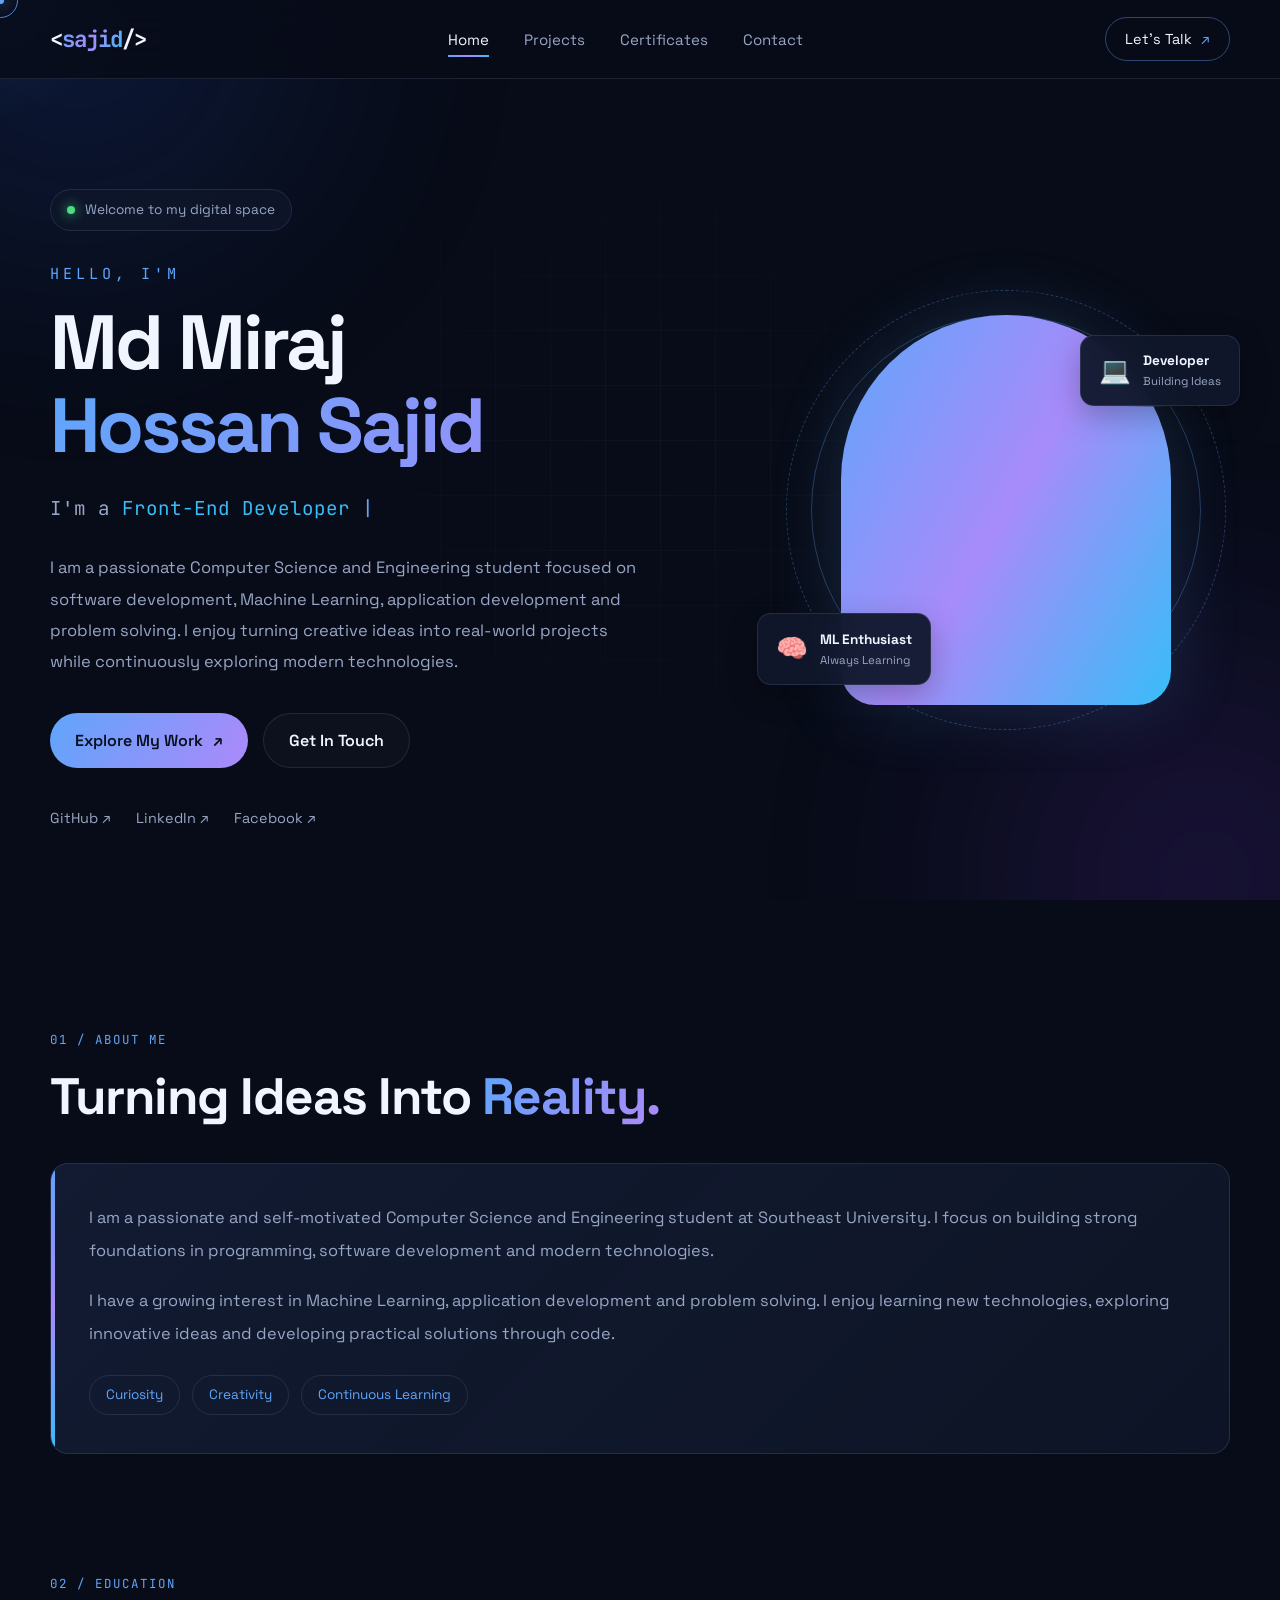
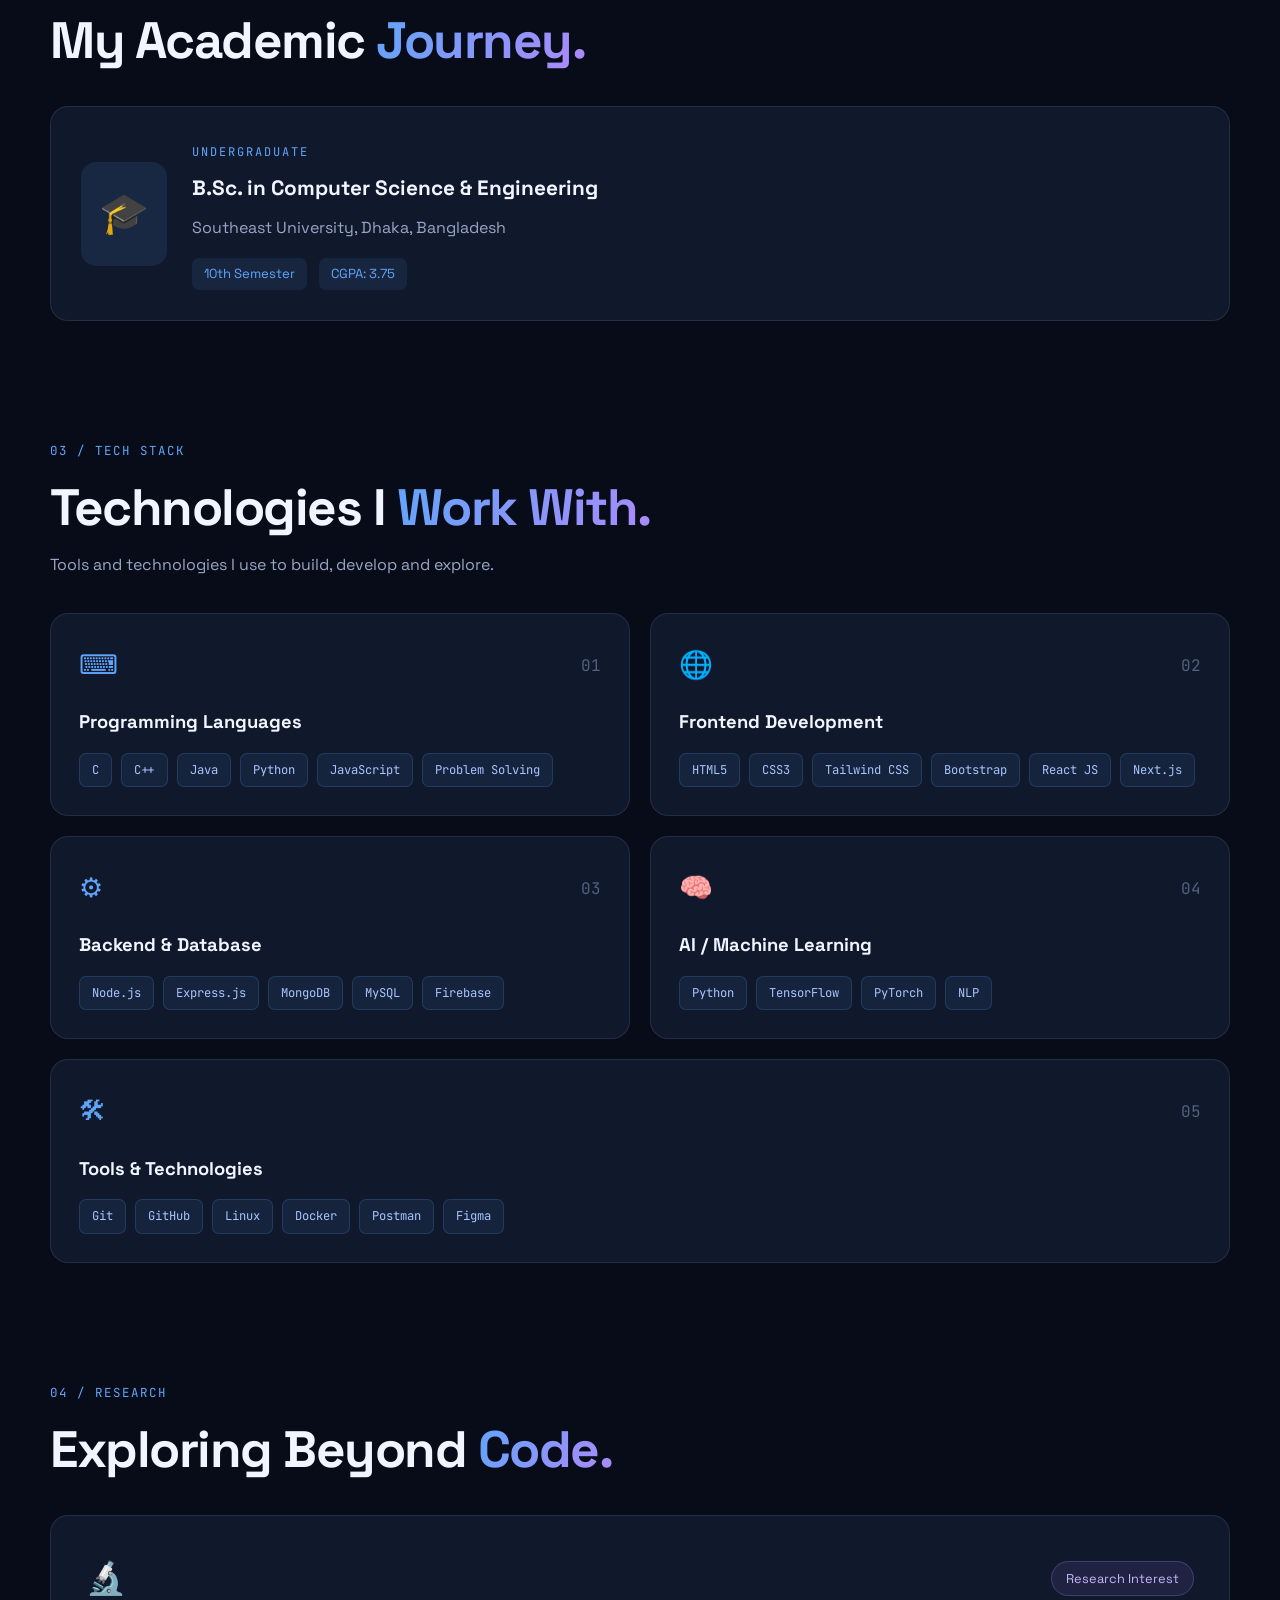
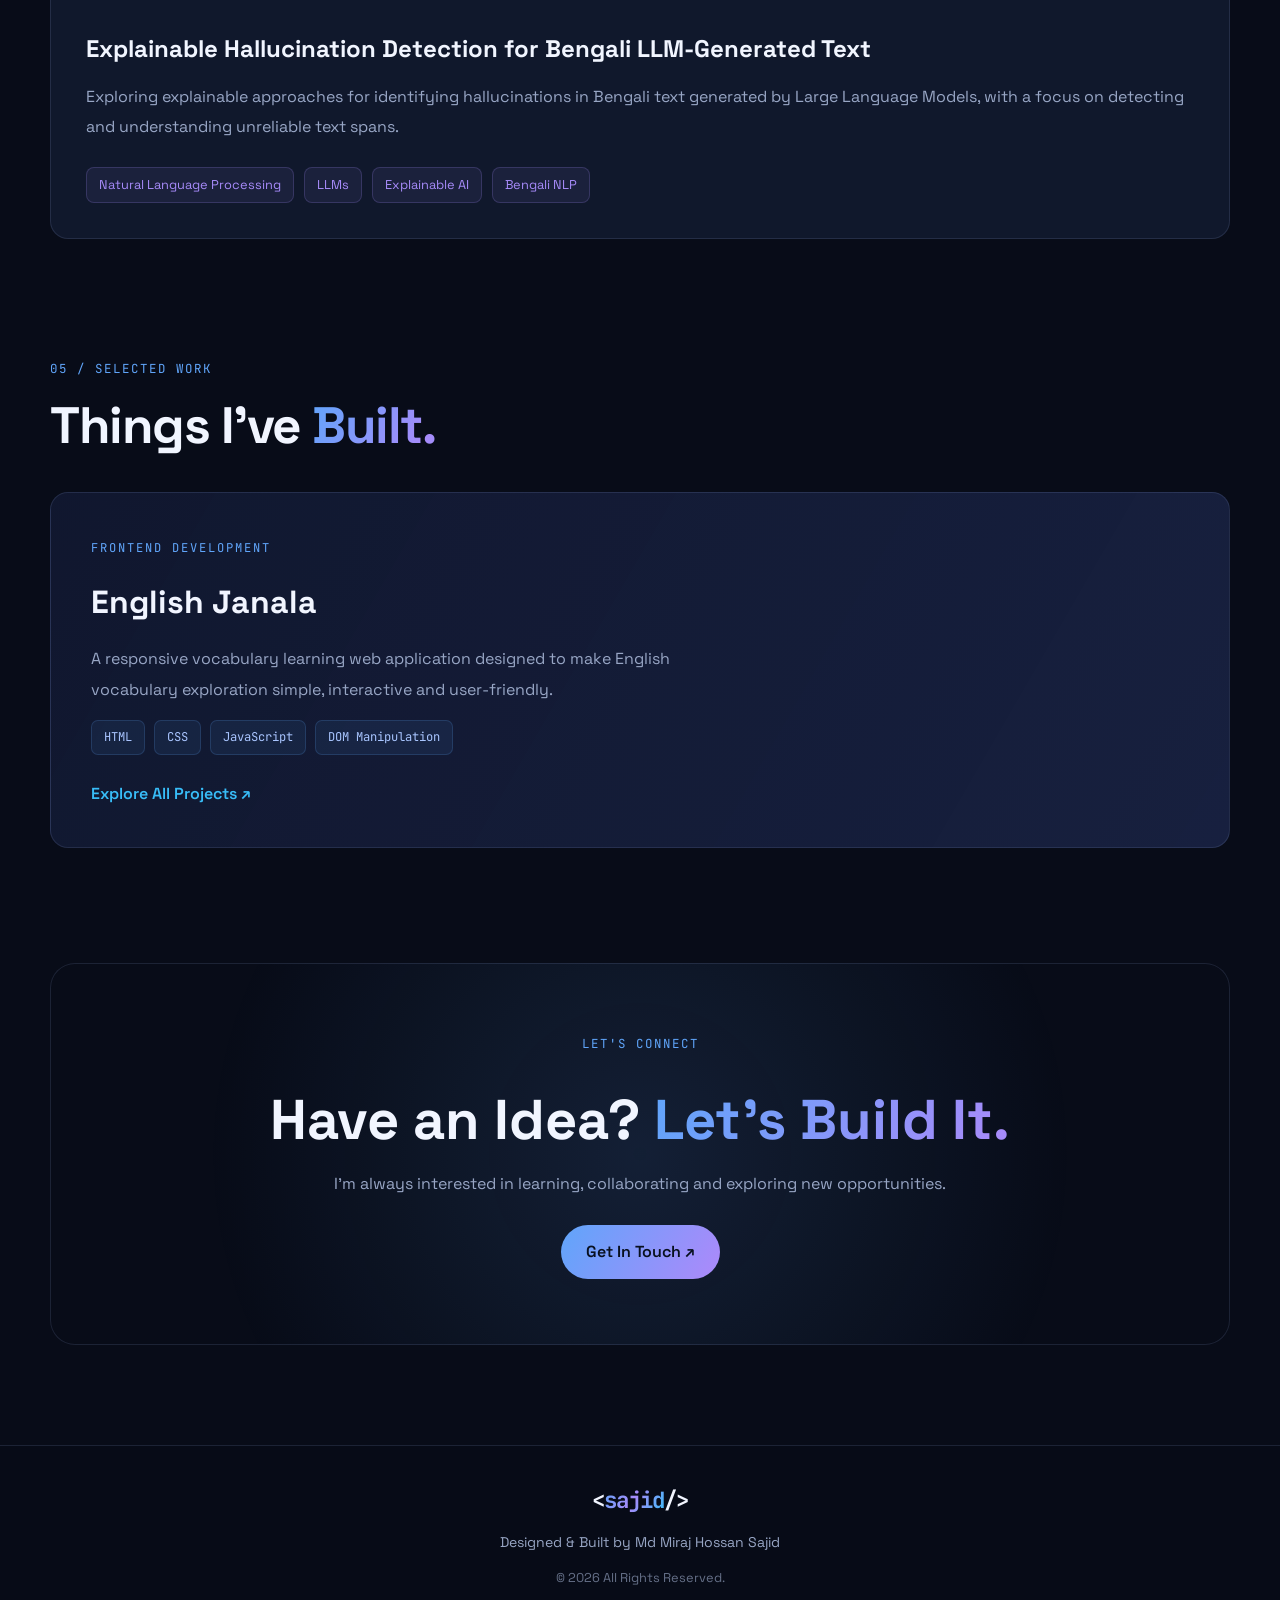
==== index.html @ 51850a7c "2nd commit" ====
<!DOCTYPE html>
<html lang="en">

<head>
    <meta charset="UTF-8">
    <meta name="viewport" content="width=device-width, initial-scale=1.0">

    <meta name="description"
        content="Md Miraj Hossan Sajid - CSE Student, ML Enthusiast and Web Developer. Explore my projects, skills and research.">

    <meta name="author" content="Md Miraj Hossan Sajid">

    <title>Miraj Hossan Sajid | Portfolio</title>

    <!-- Google Fonts -->
    <link rel="preconnect" href="https://fonts.googleapis.com">
    <link rel="preconnect" href="https://fonts.gstatic.com" crossorigin>

    <link
        href="https://fonts.googleapis.com/css2?family=JetBrains+Mono:wght@400;500;700&family=Space+Grotesk:wght@400;500;600;700&display=swap"
        rel="stylesheet">

    <!-- Main CSS -->
    <link rel="stylesheet" href="style.css">

</head>

<body>

    <!-- Mouse Effects -->
    <div class="cursor-dot"></div>
    <div class="cursor-outline"></div>
    <div class="mouse-glow"></div>

    <!-- Background Effects -->
    <div class="background-effects">
        <div class="gradient-orb orb-one"></div>
        <div class="gradient-orb orb-two"></div>
        <div class="grid-background"></div>
    </div>


    <!-- Navbar -->
    <nav class="navbar">

        <div class="nav-container">

            <a href="index.html" class="logo">
                &lt;<span>sajid</span>/&gt;
            </a>

            <ul class="nav-links" id="navLinks">

                <li>
                    <a href="index.html" class="nav-link on">Home</a>
                </li>

                <li>
                    <a href="projects.html" class="nav-link">Projects</a>
                </li>

                <li>
                    <a href="certificates.html" class="nav-link">Certificates</a>
                </li>

                <li>
                    <a href="contact.html" class="nav-link">Contact</a>
                </li>

            </ul>

            <a href="contact.html" class="nav-contact">
                Let's Talk <span>↗</span>
            </a>

            <button class="menu-toggle" id="menuToggle" aria-label="Toggle navigation">
                <span></span>
                <span></span>
                <span></span>
            </button>

        </div>

    </nav>


    <main>

        <!-- HERO SECTION -->
        <section class="hero section-container" id="home">

            <div class="hero-content">

                <div class="availability">
                    <span class="status-dot"></span>
                    Welcome to my digital space
                </div>

                <p class="hero-greeting">HELLO, I'M</p>

                <h1>
                    Md Miraj
                    <span class="gradient-text">Hossan Sajid</span>
                </h1>

                <div class="hero-role">
                    <span class="role-prefix">I'm a</span>
                    <span class="role" id="typingText">Web Developer</span>
                    <span class="typing-cursor">|</span>
                </div>

                <p class="hero-description">
                    I am a passionate Computer Science and Engineering
                    student focused on software development, Machine
                    Learning, application development and problem solving.

                    I enjoy turning creative ideas into real-world projects
                    while continuously exploring modern technologies.
                </p>


                <div class="hero-buttons">

                    <a href="projects.html" class="btn btn-primary">
                        Explore My Work <span>↗</span>
                    </a>

                    <a href="contact.html" class="btn btn-secondary">
                        Get In Touch
                    </a>

                </div>


                <!-- Social Links -->
                <div class="hero-socials">

                    <a href="https://github.com/mdmirajhossansajid" target="_blank" rel="noopener noreferrer">
                        GitHub ↗
                    </a>

                    <a href="https://www.linkedin.com/in/mdmirajhossansajid/" target="_blank" rel="noopener noreferrer">
                        LinkedIn ↗
                    </a>

                    <a href="https://www.facebook.com/mirajhossain.sajid" target="_blank" rel="noopener noreferrer">
                        Facebook ↗
                    </a>

                </div>

            </div>


            <!-- Profile Image -->
            <div class="hero-image-area">

                <div class="image-decoration decoration-one"></div>
                <div class="image-decoration decoration-two"></div>

                <div class="profile-wrapper">

                    <img src="images/profile.jpg" alt="Md Miraj Hossan Sajid" class="photo"
                        onerror="this.style.display='none'">

                </div>

                <div class="floating-card card-top">
                    <span class="floating-icon">💻</span>
                    <div>
                        <strong>Developer</strong>
                        <small>Building Ideas</small>
                    </div>
                </div>

                <div class="floating-card card-bottom">
                    <span class="floating-icon">🧠</span>
                    <div>
                        <strong>ML Enthusiast</strong>
                        <small>Always Learning</small>
                    </div>
                </div>

            </div>

        </section>


        <!-- ABOUT SECTION -->
        <section class="about-section section-container" id="about">

            <div class="section-heading">
                <span class="section-label">01 / ABOUT ME</span>
                <h2>Turning Ideas Into <span class="gradient-text">Reality.</span></h2>
            </div>

            <div class="about-card">

                <p>
                    I am a passionate and self-motivated Computer Science
                    and Engineering student at Southeast University.

                    I focus on building strong foundations in programming,
                    software development and modern technologies.
                </p>

                <p>
                    I have a growing interest in Machine Learning,
                    application development and problem solving.

                    I enjoy learning new technologies, exploring innovative
                    ideas and developing practical solutions through code.
                </p>

                <div class="about-footer">

                    <span>Curiosity</span>
                    <span>Creativity</span>
                    <span>Continuous Learning</span>

                </div>

            </div>

        </section>


        <!-- EDUCATION SECTION -->
        <section class="education-section section-container">

            <div class="section-heading">
                <span class="section-label">02 / EDUCATION</span>
                <h2>My Academic <span class="gradient-text">Journey.</span></h2>
            </div>

            <div class="education-card">

                <div class="education-icon">🎓</div>

                <div class="education-details">

                    <span class="education-tag">UNDERGRADUATE</span>

                    <h3>B.Sc. in Computer Science & Engineering</h3>

                    <p>Southeast University, Dhaka, Bangladesh</p>

                    <div class="education-meta">
                        <span>10th Semester</span>
                        <span>CGPA: 3.75</span>
                    </div>

                </div>

            </div>

        </section>


        <!-- SKILLS SECTION -->
        <section class="skills-section section-container" id="skills">

            <div class="section-heading">
                <span class="section-label">03 / TECH STACK</span>
                <h2>Technologies I <span class="gradient-text">Work With.</span></h2>

                <p>
                    Tools and technologies I use to build, develop and explore.
                </p>
            </div>


            <div class="skills-grid">

                <div class="skill-card spotlight-card">

                    <div class="skill-card-header">
                        <span class="skill-icon">⌨</span>
                        <span class="skill-number">01</span>
                    </div>

                    <h3>Programming Languages</h3>

                    <div class="tags">
                        <span>C</span>
                        <span>C++</span>
                        <span>Java</span>
                        <span>Python</span>
                        <span>JavaScript</span>
                        <span>Problem Solving</span>
                    </div>

                </div>


                <div class="skill-card spotlight-card">

                    <div class="skill-card-header">
                        <span class="skill-icon">🌐</span>
                        <span class="skill-number">02</span>
                    </div>

                    <h3>Frontend Development</h3>

                    <div class="tags">
                        <span>HTML5</span>
                        <span>CSS3</span>
                        <span>Tailwind CSS</span>
                        <span>Bootstrap</span>
                        <span>React JS</span>
                        <span>Next.js</span>
                    </div>

                </div>


                <div class="skill-card spotlight-card">

                    <div class="skill-card-header">
                        <span class="skill-icon">⚙</span>
                        <span class="skill-number">03</span>
                    </div>

                    <h3>Backend & Database</h3>

                    <div class="tags">
                        <span>Node.js</span>
                        <span>Express.js</span>
                        <span>MongoDB</span>
                        <span>MySQL</span>
                        <span>Firebase</span>
                    </div>

                </div>


                <div class="skill-card spotlight-card">

                    <div class="skill-card-header">
                        <span class="skill-icon">🧠</span>
                        <span class="skill-number">04</span>
                    </div>

                    <h3>AI / Machine Learning</h3>

                    <div class="tags">
                        <span>Python</span>
                        <span>TensorFlow</span>
                        <span>PyTorch</span>
                        <span>NLP</span>
                    </div>

                </div>


                <div class="skill-card spotlight-card">

                    <div class="skill-card-header">
                        <span class="skill-icon">🛠</span>
                        <span class="skill-number">05</span>
                    </div>

                    <h3>Tools & Technologies</h3>

                    <div class="tags">
                        <span>Git</span>
                        <span>GitHub</span>
                        <span>Linux</span>
                        <span>Docker</span>
                        <span>Postman</span>
                        <span>Figma</span>
                    </div>

                </div>

            </div>

        </section>


        <!-- RESEARCH SECTION -->
        <section class="research-section section-container">

            <div class="section-heading">
                <span class="section-label">04 / RESEARCH</span>
                <h2>Exploring Beyond <span class="gradient-text">Code.</span></h2>
            </div>

            <div class="research-card spotlight-card">

                <div class="research-top">

                    <span class="research-icon">🔬</span>

                    <span class="research-status">
                        Research Interest
                    </span>

                </div>

                <h3>
                    Explainable Hallucination Detection for
                    Bengali LLM-Generated Text
                </h3>

                <p>
                    Exploring explainable approaches for identifying
                    hallucinations in Bengali text generated by
                    Large Language Models, with a focus on detecting
                    and understanding unreliable text spans.
                </p>

                <div class="research-tags">
                    <span>Natural Language Processing</span>
                    <span>LLMs</span>
                    <span>Explainable AI</span>
                    <span>Bengali NLP</span>
                </div>

            </div>

        </section>


        <!-- PROJECT PREVIEW -->
        <section class="project-preview section-container">

            <div class="section-heading">
                <span class="section-label">05 / SELECTED WORK</span>
                <h2>Things I've <span class="gradient-text">Built.</span></h2>
            </div>

            <div class="project-preview-card spotlight-card">

                <div class="project-preview-content">

                    <span class="project-category">
                        FRONTEND DEVELOPMENT
                    </span>

                    <h3>English Janala</h3>

                    <p>
                        A responsive vocabulary learning web application
                        designed to make English vocabulary exploration
                        simple, interactive and user-friendly.
                    </p>

                    <div class="tags">
                        <span>HTML</span>
                        <span>CSS</span>
                        <span>JavaScript</span>
                        <span>DOM Manipulation</span>
                    </div>

                    <a href="projects.html" class="project-link">
                        Explore All Projects ↗
                    </a>

                </div>

            </div>

        </section>


        <!-- CONTACT CTA -->
        <section class="contact-cta section-container">

            <div class="contact-box">

                <span class="section-label">LET'S CONNECT</span>

                <h2>
                    Have an Idea?
                    <span class="gradient-text">Let's Build It.</span>
                </h2>

                <p>
                    I'm always interested in learning, collaborating
                    and exploring new opportunities.
                </p>

                <a href="contact.html" class="btn btn-primary">
                    Get In Touch ↗
                </a>

            </div>

        </section>

    </main>


    <!-- FOOTER -->
    <footer class="footer">

        <div class="footer-content">

            <a href="index.html" class="logo">
                &lt;<span>sajid</span>/&gt;
            </a>

            <p>
                Designed & Built by Md Miraj Hossan Sajid
            </p>

            <p class="copyright">
                © 2026 All Rights Reserved.
            </p>

        </div>

    </footer>


    <!-- Main JavaScript -->
    <script src="main.js"></script>

</body>

</html>
---- style.css ----
/* =========================================
   01. GLOBAL THEME
========================================= */

:root {
    --bg: #080c18;
    --panel: #10182c;
    --panel-light: #151f38;
    --line: rgba(145, 165, 220, 0.15);

    --text: #f1f5ff;
    --muted: #98a6c5;

    --accent: #60a5fa;
    --accent-2: #a78bfa;
    --hot: #38bdf8;

    --gradient: linear-gradient(120deg, #60a5fa, #a78bfa, #38bdf8);

    --radius: 18px;
    --mx: 50%;
    --my: 50%;
}

* {
    margin: 0;
    padding: 0;
    box-sizing: border-box;
}

html {
    scroll-behavior: smooth;
    scroll-padding-top: 100px;
}

body {
    background: var(--bg);
    color: var(--text);
    font-family: 'Space Grotesk', sans-serif;
    line-height: 1.7;
    min-height: 100vh;
    overflow-x: hidden;
}

a {
    color: inherit;
    text-decoration: none;
}

button {
    font: inherit;
}

::selection {
    background: #60a5fa;
    color: #080c18;
}

:focus-visible {
    outline: 2px solid var(--accent);
    outline-offset: 5px;
}


/* =========================================
   02. CUSTOM SCROLLBAR
========================================= */

::-webkit-scrollbar {
    width: 8px;
}

::-webkit-scrollbar-track {
    background: var(--bg);
}

::-webkit-scrollbar-thumb {
    background: linear-gradient(var(--accent), var(--accent-2));
    border-radius: 20px;
}


/* =========================================
   03. BACKGROUND EFFECTS
========================================= */

.background-effects {
    position: fixed;
    inset: 0;
    z-index: -2;
    pointer-events: none;
    overflow: hidden;
}

.grid-background {
    position: absolute;
    inset: 0;

    background-image:
        linear-gradient(rgba(96, 165, 250, 0.055) 1px, transparent 1px),
        linear-gradient(90deg, rgba(96, 165, 250, 0.055) 1px, transparent 1px);

    background-size: 55px 55px;

    mask-image: radial-gradient(350px circle at var(--mx) var(--my),
            black,
            transparent);

    -webkit-mask-image: radial-gradient(350px circle at var(--mx) var(--my),
            black,
            transparent);
}

.gradient-orb {
    position: absolute;
    width: 450px;
    height: 450px;
    border-radius: 50%;
    filter: blur(130px);
    opacity: 0.15;
}

.orb-one {
    background: #2563eb;
    top: -200px;
    left: -150px;
}

.orb-two {
    background: #7c3aed;
    bottom: -200px;
    right: -150px;
}


/* =========================================
   04. CUSTOM MOUSE CURSOR
========================================= */

.cursor-dot,
.cursor-outline,
.mouse-glow {
    position: fixed;
    top: 0;
    left: 0;
    pointer-events: none;
    z-index: 9999;
    will-change: transform;
}

.cursor-dot {
    width: 7px;
    height: 7px;
    border-radius: 50%;
    background: #60a5fa;
    margin: -3.5px 0 0 -3.5px;
    box-shadow: 0 0 15px #60a5fa;
}

.cursor-outline {
    width: 35px;
    height: 35px;
    border: 1px solid rgba(96, 165, 250, 0.8);
    border-radius: 50%;
    margin: -17.5px 0 0 -17.5px;
    transition: width .2s, height .2s, border-color .2s;
}

.mouse-glow {
    width: 250px;
    height: 250px;
    margin: -125px 0 0 -125px;
    border-radius: 50%;

    background: radial-gradient(circle,
            rgba(96, 165, 250, 0.09),
            transparent 70%);

    z-index: -1;
}

@media (hover: hover) and (pointer: fine) {

    body,
    a,
    button {
        cursor: none;
    }

    a:hover~.cursor-outline {
        width: 50px;
        height: 50px;
    }
}


/* =========================================
   05. NAVBAR
========================================= */

.navbar {
    position: sticky;
    top: 0;
    z-index: 100;

    width: 100%;
    background: rgba(8, 12, 24, 0.82);
    backdrop-filter: blur(20px);
    -webkit-backdrop-filter: blur(20px);

    border-bottom: 1px solid var(--line);
}

.nav-container {
    max-width: 1250px;
    margin: auto;
    padding: 17px 35px;

    display: flex;
    align-items: center;
    justify-content: space-between;
}

.logo {
    font-family: 'JetBrains Mono', monospace;
    font-size: 1.4rem;
    font-weight: 700;
    letter-spacing: -1px;
}

.logo span {
    background: var(--gradient);
    background-clip: text;
    -webkit-background-clip: text;
    color: transparent;
}

.nav-links {
    display: flex;
    align-items: center;
    gap: 35px;
    list-style: none;
}

.nav-link {
    position: relative;
    color: var(--muted);
    font-size: .94rem;
    transition: .3s;
}

.nav-link:hover,
.nav-link.on {
    color: var(--text);
}

.nav-link::after {
    content: "";
    position: absolute;
    left: 0;
    bottom: -8px;

    width: 0;
    height: 2px;

    background: var(--gradient);
    transition: width .3s;
}

.nav-link:hover::after,
.nav-link.on::after {
    width: 100%;
}

.nav-contact {
    border: 1px solid rgba(96, 165, 250, .4);
    padding: 9px 19px;
    border-radius: 30px;
    font-size: .9rem;
    transition: .3s;
}

.nav-contact:hover {
    background: rgba(96, 165, 250, .12);
    border-color: var(--accent);
}

.nav-contact span {
    color: var(--accent);
    margin-left: 5px;
}

.menu-toggle {
    display: none;
    border: none;
    background: transparent;
    flex-direction: column;
    gap: 5px;
    padding: 5px;
}

.menu-toggle span {
    display: block;
    width: 25px;
    height: 2px;
    background: white;
    transition: .3s;
}


/* =========================================
   06. MAIN LAYOUT
========================================= */

main {
    max-width: 1250px;
    margin: auto;
    padding: 0 35px 80px;
}

section {
    padding: 95px 0 20px;
}

.section-container {
    width: 100%;
}

.section-label {
    display: inline-block;
    font-family: 'JetBrains Mono', monospace;
    color: var(--accent);
    font-size: .78rem;
    letter-spacing: 2px;
    margin-bottom: 16px;
}

.section-heading {
    margin-bottom: 35px;
}

.section-heading h2 {
    font-size: clamp(2rem, 5vw, 3.2rem);
    line-height: 1.2;
    letter-spacing: -1.5px;
    margin-bottom: 12px;
}

.section-heading>p {
    color: var(--muted);
    margin-top: 12px;
}

.gradient-text {
    background: var(--gradient);
    background-size: 200% auto;
    background-clip: text;
    -webkit-background-clip: text;
    color: transparent;
    animation: gradientMove 5s linear infinite;
}

@keyframes gradientMove {
    to {
        background-position: 200% center;
    }
}


/* =========================================
   07. HERO SECTION
========================================= */

.hero {
    min-height: 730px;
    padding-top: 110px;
    padding-bottom: 100px;

    display: grid;
    grid-template-columns: 1.2fr .8fr;
    align-items: center;
    gap: 60px;
}

.hero-content {
    position: relative;
    z-index: 2;
}

.availability {
    display: inline-flex;
    align-items: center;
    gap: 10px;

    padding: 8px 16px;
    border: 1px solid var(--line);
    border-radius: 30px;

    background: rgba(16, 24, 44, .7);
    color: var(--muted);
    font-size: .85rem;
    margin-bottom: 30px;
}

.status-dot {
    width: 8px;
    height: 8px;
    background: #4ade80;
    border-radius: 50%;
    box-shadow: 0 0 12px #4ade80;
    animation: pulse 2s infinite;
}

@keyframes pulse {
    50% {
        box-shadow: 0 0 20px #4ade80;
    }
}

.hero-greeting {
    color: var(--accent);
    font-family: 'JetBrains Mono', monospace;
    letter-spacing: 4px;
    font-size: .95rem;
    margin-bottom: 15px;
}

.hero h1 {
    font-size: clamp(3.2rem, 6vw, 5.7rem);
    line-height: 1.08;
    letter-spacing: -3px;
    font-weight: 700;
}

.hero h1 .gradient-text {
    display: block;
}

.hero-role {
    margin-top: 25px;
    min-height: 40px;
    font-family: 'JetBrains Mono', monospace;
    font-size: 1.2rem;
}

.role-prefix {
    color: var(--muted);
}

.role {
    color: var(--hot);
}

.typing-cursor {
    color: var(--accent);
    animation: blink 1s steps(2) infinite;
}

@keyframes blink {
    50% {
        opacity: 0;
    }
}

.hero-description {
    color: var(--muted);
    max-width: 600px;
    margin-top: 20px;
    font-size: 1.03rem;
    line-height: 1.9;
}

.hero-buttons {
    display: flex;
    flex-wrap: wrap;
    gap: 15px;
    margin-top: 35px;
}

.btn {
    display: inline-flex;
    align-items: center;
    justify-content: center;
    gap: 10px;

    padding: 13px 25px;
    border-radius: 30px;
    border: 1px solid var(--line);

    font-weight: 600;
    transition: .35s;
}

.btn-primary {
    color: #08101f;
    background: var(--gradient);
    border: none;
    background-size: 200% auto;
}

.btn-secondary {
    background: rgba(255, 255, 255, .025);
    color: var(--text);
}

.btn:hover {
    transform: translateY(-5px);
    box-shadow: 0 10px 30px rgba(96, 165, 250, .18);
}

.btn-primary:hover {
    background-position: right center;
}

.btn-secondary:hover {
    border-color: var(--accent);
    background: rgba(96, 165, 250, .08);
}

.hero-socials {
    display: flex;
    gap: 25px;
    flex-wrap: wrap;
    margin-top: 38px;
}

.hero-socials a {
    color: var(--muted);
    font-size: .9rem;
    transition: .3s;
}

.hero-socials a:hover {
    color: var(--accent);
    transform: translateY(-3px);
}


/* =========================================
   08. HERO PROFILE IMAGE
========================================= */

.hero-image-area {
    position: relative;
    display: flex;
    justify-content: center;
    align-items: center;
    min-height: 450px;
}

.profile-wrapper {
    position: relative;
    width: 330px;
    height: 390px;
    padding: 7px;

    border-radius: 170px 170px 35px 35px;

    background: var(--gradient);
    box-shadow: 0 0 70px rgba(96, 165, 250, .18);

    animation: floating 5s ease-in-out infinite;
}

.photo {
    width: 100%;
    height: 100%;
    object-fit: cover;

    border-radius: 165px 165px 30px 30px;
    background: var(--panel);
}

@keyframes floating {
    50% {
        transform: translateY(-12px);
    }
}

.image-decoration {
    position: absolute;
    border: 1px solid rgba(96, 165, 250, .3);
    border-radius: 50%;
    pointer-events: none;
}

.decoration-one {
    width: 390px;
    height: 390px;
    animation: rotate 20s linear infinite;
}

.decoration-two {
    width: 440px;
    height: 440px;
    border-style: dashed;
    animation: rotate 35s linear infinite reverse;
}

@keyframes rotate {
    to {
        transform: rotate(360deg);
    }
}

.floating-card {
    position: absolute;
    z-index: 2;

    display: flex;
    align-items: center;
    gap: 12px;

    padding: 13px 18px;
    background: rgba(16, 24, 44, .95);
    border: 1px solid var(--line);
    border-radius: 14px;

    backdrop-filter: blur(15px);
    box-shadow: 0 10px 30px rgba(0, 0, 0, .25);
    animation: floating 4s ease-in-out infinite;
}

.floating-icon {
    font-size: 1.6rem;
}

.floating-card strong,
.floating-card small {
    display: block;
}

.floating-card strong {
    font-size: .85rem;
}

.floating-card small {
    color: var(--muted);
    font-size: .72rem;
}

.card-top {
    top: 50px;
    right: -10px;
}

.card-bottom {
    bottom: 50px;
    left: -25px;
    animation-delay: 1s;
}


/* =========================================
   09. ABOUT SECTION
========================================= */

.about-card {
    background: linear-gradient(135deg,
            rgba(21, 31, 56, .8),
            rgba(16, 24, 44, .7));

    border: 1px solid var(--line);
    border-radius: var(--radius);
    padding: 38px;

    position: relative;
    overflow: hidden;
}

.about-card::before {
    content: "";
    position: absolute;
    top: 0;
    left: 0;
    width: 4px;
    height: 100%;
    background: var(--gradient);
}

.about-card p {
    color: var(--muted);
    font-size: 1.02rem;
    line-height: 2;
    margin-bottom: 18px;
}

.about-footer {
    display: flex;
    flex-wrap: wrap;
    gap: 12px;
    margin-top: 25px;
}

.about-footer span {
    border: 1px solid var(--line);
    color: var(--accent);
    border-radius: 30px;
    padding: 7px 16px;
    font-size: .85rem;
}


/* =========================================
   10. EDUCATION SECTION
========================================= */

.education-card {
    display: flex;
    gap: 25px;
    align-items: center;

    padding: 30px;
    background: var(--panel);
    border: 1px solid var(--line);
    border-radius: var(--radius);

    transition: .3s;
}

.education-card:hover {
    border-color: var(--accent);
    transform: translateX(6px);
}

.education-icon {
    font-size: 2.5rem;
    background: rgba(96, 165, 250, .1);
    padding: 18px;
    border-radius: 15px;
}

.education-tag {
    color: var(--accent);
    font-size: .75rem;
    font-family: 'JetBrains Mono', monospace;
    letter-spacing: 2px;
}

.education-details h3 {
    font-size: 1.3rem;
    margin: 7px 0;
}

.education-details p {
    color: var(--muted);
}

.education-meta {
    display: flex;
    flex-wrap: wrap;
    gap: 12px;
    margin-top: 17px;
}

.education-meta span {
    background: rgba(96, 165, 250, .09);
    color: var(--accent);
    border-radius: 7px;
    padding: 5px 12px;
    font-size: .82rem;
}


/* =========================================
   11. SKILLS SECTION
========================================= */

.skills-grid {
    display: grid;
    grid-template-columns: repeat(2, 1fr);
    gap: 20px;
}

.skill-card {
    background: var(--panel);
    border: 1px solid var(--line);
    border-radius: var(--radius);
    padding: 28px;

    position: relative;
    overflow: hidden;

    transition: transform .35s, border-color .35s;
}

.skill-card:last-child {
    grid-column: span 2;
}

.skill-card-header {
    display: flex;
    justify-content: space-between;
    align-items: center;
    margin-bottom: 18px;
}

.skill-icon {
    font-size: 1.7rem;
    color: var(--accent);
}

.skill-number {
    color: #52617e;
    font-family: 'JetBrains Mono', monospace;
}

.skill-card h3 {
    font-size: 1.15rem;
    margin-bottom: 15px;
}

.tags {
    display: flex;
    flex-wrap: wrap;
    gap: 9px;
    margin-top: 15px;
}

.tags span {
    font-family: 'JetBrains Mono', monospace;
    font-size: .76rem;
    color: #a9c5ff;

    background: rgba(96, 165, 250, .08);
    border: 1px solid rgba(96, 165, 250, .18);

    padding: 6px 12px;
    border-radius: 7px;

    transition: .3s;
}

.tags span:hover {
    color: white;
    background: rgba(96, 165, 250, .2);
    border-color: var(--accent);
    transform: translateY(-3px);
}


/* =========================================
   12. MOUSE SPOTLIGHT CARDS
========================================= */

.spotlight-card {
    position: relative;
    isolation: isolate;
}

.spotlight-card::before {
    content: "";
    position: absolute;
    inset: 0;
    z-index: -1;
    pointer-events: none;

    background: radial-gradient(300px circle at var(--spot-x, 50%) var(--spot-y, 50%),
            rgba(96, 165, 250, .13),
            transparent 70%);

    opacity: 0;
    transition: opacity .35s;
}

.spotlight-card:hover::before {
    opacity: 1;
}

.spotlight-card:hover {
    border-color: rgba(96, 165, 250, .6);
    transform: translateY(-6px);
}


/* =========================================
   13. RESEARCH SECTION
========================================= */

.research-card {
    background: var(--panel);
    border: 1px solid var(--line);
    border-radius: var(--radius);
    padding: 35px;
    transition: .35s;
}

.research-top {
    display: flex;
    justify-content: space-between;
    align-items: center;
    margin-bottom: 25px;
}

.research-icon {
    font-size: 2rem;
}

.research-status {
    color: #c4b5fd;
    background: rgba(167, 139, 250, .1);
    border: 1px solid rgba(167, 139, 250, .25);
    border-radius: 30px;
    padding: 6px 14px;
    font-size: .8rem;
}

.research-card h3 {
    font-size: 1.5rem;
    line-height: 1.5;
    margin-bottom: 15px;
}

.research-card p {
    color: var(--muted);
    line-height: 1.9;
}

.research-tags {
    display: flex;
    flex-wrap: wrap;
    gap: 10px;
    margin-top: 25px;
}

.research-tags span {
    color: var(--accent-2);
    background: rgba(167, 139, 250, .08);
    border: 1px solid rgba(167, 139, 250, .2);
    border-radius: 8px;
    padding: 6px 12px;
    font-size: .8rem;
}


/* =========================================
   14. PROJECT PREVIEW
========================================= */

.project-preview-card {
    padding: 40px;
    background: linear-gradient(120deg,
            rgba(17, 24, 48, .95),
            rgba(30, 41, 80, .7));

    border: 1px solid var(--line);
    border-radius: var(--radius);
    transition: .35s;
}

.project-category {
    color: var(--accent);
    font-family: 'JetBrains Mono', monospace;
    letter-spacing: 2px;
    font-size: .76rem;
}

.project-preview-card h3 {
    font-size: 2rem;
    margin: 15px 0;
}

.project-preview-card p {
    color: var(--muted);
    max-width: 650px;
    line-height: 1.9;
}

.project-link {
    display: inline-block;
    margin-top: 25px;
    color: var(--hot);
    font-weight: 600;
    transition: .3s;
}

.project-link:hover {
    transform: translateX(7px);
}


/* =========================================
   15. CONTACT CTA
========================================= */

.contact-box {
    text-align: center;
    padding: 65px 25px;

    background: radial-gradient(circle at center,
            rgba(96, 165, 250, .13),
            transparent 70%);

    border: 1px solid var(--line);
    border-radius: 25px;
}

.contact-box h2 {
    font-size: clamp(2rem, 5vw, 3.5rem);
    line-height: 1.25;
    margin: 15px 0;
}

.contact-box p {
    color: var(--muted);
    margin-bottom: 28px;
}


/* =========================================
   16. FOOTER
========================================= */

.footer {
    border-top: 1px solid var(--line);
    background: rgba(8, 12, 24, .7);
}

.footer-content {
    max-width: 1250px;
    padding: 35px;
    margin: auto;
    text-align: center;
}

.footer-content p {
    color: var(--muted);
    font-size: .88rem;
    margin-top: 12px;
}

.footer-content .copyright {
    font-size: .8rem;
    opacity: .65;
}


/* =========================================
   17. SCROLL REVEAL
========================================= */

.reveal {
    opacity: 0;
    transform: translateY(35px);
    transition: opacity .8s ease, transform .8s ease;
}

.reveal.visible {
    opacity: 1;
    transform: translateY(0);
}


/* =========================================
   18. RESPONSIVE DESIGN
========================================= */

@media (max-width: 900px) {

    .hero {
        grid-template-columns: 1fr;
        text-align: center;
        gap: 50px;
        padding-top: 80px;
    }

    .hero-content {
        display: flex;
        flex-direction: column;
        align-items: center;
    }

    .hero-description {
        max-width: 650px;
    }

    .hero-image-area {
        min-height: 450px;
    }

    .hero h1 {
        font-size: clamp(3rem, 9vw, 5rem);
    }

    .skills-grid {
        grid-template-columns: repeat(2, 1fr);
    }

}


@media (max-width: 650px) {

    main {
        padding-left: 20px;
        padding-right: 20px;
    }

    .nav-container {
        padding: 15px 20px;
    }

    .nav-contact {
        display: none;
    }

    .menu-toggle {
        display: flex;
        cursor: pointer;
        z-index: 110;
    }

    .nav-links {
        position: absolute;
        top: 100%;
        left: 0;
        width: 100%;

        display: flex;
        flex-direction: column;
        gap: 25px;

        background: rgba(8, 12, 24, .97);
        border-bottom: 1px solid var(--line);

        padding: 0;
        max-height: 0;
        overflow: hidden;

        transition: max-height .4s ease, padding .4s ease;
    }

    .nav-links.active {
        max-height: 350px;
        padding: 30px 20px;
    }

    .menu-toggle.active span:nth-child(1) {
        transform: translateY(7px) rotate(45deg);
    }

    .menu-toggle.active span:nth-child(2) {
        opacity: 0;
    }

    .menu-toggle.active span:nth-child(3) {
        transform: translateY(-7px) rotate(-45deg);
    }

    section {
        padding-top: 75px;
    }

    .hero {
        min-height: auto;
        padding-top: 75px;
        padding-bottom: 50px;
    }

    .hero h1 {
        font-size: clamp(2.7rem, 11vw, 4rem);
        letter-spacing: -2px;
    }

    .hero-role {
        font-size: 1rem;
    }

    .hero-description {
        font-size: .95rem;
    }

    .profile-wrapper {
        width: 260px;
        height: 320px;
    }

    .decoration-one {
        width: 310px;
        height: 310px;
    }

    .decoration-two {
        width: 350px;
        height: 350px;
    }

    .card-top {
        right: -5px;
    }

    .card-bottom {
        left: -5px;
    }

    .skills-grid {
        grid-template-columns: 1fr;
    }

    .skill-card:last-child {
        grid-column: auto;
    }

    .about-card,
    .research-card,
    .project-preview-card {
        padding: 25px;
    }

    .education-card {
        align-items: flex-start;
        padding: 22px;
        gap: 15px;
    }

    .education-details h3 {
        font-size: 1.05rem;
    }

    .hero-socials {
        justify-content: center;
    }

    .contact-box {
        padding: 45px 20px;
    }

}


@media (max-width: 380px) {

    .logo {
        font-size: 1.15rem;
    }

    .profile-wrapper {
        width: 220px;
        height: 280px;
    }

    .floating-card {
        padding: 9px 12px;
    }

    .hero-buttons {
        flex-direction: column;
        width: 100%;
    }

    .btn {
        width: 100%;
    }

}


/* =========================================
   19. ACCESSIBILITY
========================================= */

@media (hover: none),
(pointer: coarse) {

    .cursor-dot,
    .cursor-outline,
    .mouse-glow {
        display: none;
    }

    body,
    a,
    button {
        cursor: auto;
    }

}

@media (prefers-reduced-motion: reduce) {

    *,
    *::before,
    *::after {
        animation-duration: .01ms !important;
        animation-iteration-count: 1 !important;
        scroll-behavior: auto !important;
        transition-duration: .01ms !important;
    }

    .reveal {
        opacity: 1;
        transform: none;
    }

}
/* =========================================
   20. CERTIFICATES PAGE
========================================= */

.certificates-hero,
.contact-hero {
    padding-top: 110px;
    padding-bottom: 45px;
}

.page-intro,
.contact-intro {
    max-width: 800px;
}

.page-intro h1,
.contact-intro h1 {
    font-size: clamp(2.7rem, 6vw, 4.5rem);
    line-height: 1.15;
    letter-spacing: -2px;
    margin: 12px 0 22px;
}

.page-intro>p,
.contact-intro>p {
    color: var(--muted);
    font-size: 1.05rem;
    line-height: 1.9;
    max-width: 680px;
}

.certificate-count {
    display: inline-flex;
    align-items: center;
    gap: 13px;
    margin-top: 30px;
    padding: 12px 20px;
    border: 1px solid var(--line);
    border-radius: 12px;
    background: rgba(16, 24, 44, .7);
    color: var(--muted);
    font-size: .9rem;
}

.count-number {
    font-family: 'JetBrains Mono', monospace;
    font-size: 1.5rem;
    font-weight: 700;
    color: var(--accent);
}

.certificates-section,
.contact-section {
    padding-top: 45px;
}

.certificates-grid {
    display: grid;
    grid-template-columns: repeat(3, minmax(0, 1fr));
    gap: 22px;
}

.certificate-card {
    display: flex;
    flex-direction: column;
    min-height: 330px;
    padding: 27px;
    background: linear-gradient(145deg,
            rgba(21, 31, 56, .88),
            rgba(16, 24, 44, .85));
    border: 1px solid var(--line);
    border-radius: var(--radius);
    transition: .35s;
}

.certificate-top {
    display: flex;
    align-items: center;
    justify-content: space-between;
    gap: 10px;
    margin-bottom: 28px;
}

.certificate-icon {
    display: grid;
    place-items: center;
    width: 52px;
    height: 52px;
    border-radius: 14px;
    background: rgba(96, 165, 250, .1);
    font-size: 1.5rem;
}

.certificate-type {
    color: var(--accent-2);
    background: rgba(167, 139, 250, .09);
    border: 1px solid rgba(167, 139, 250, .2);
    padding: 6px 11px;
    border-radius: 20px;
    font-size: .72rem;
}

.certificate-number {
    color: var(--accent);
    font-family: 'JetBrains Mono', monospace;
    font-size: .72rem;
    letter-spacing: 1px;
}

.certificate-content h3 {
    font-size: 1.12rem;
    line-height: 1.5;
    margin: 10px 0;
}

.certificate-issuer {
    color: var(--accent);
    font-size: .9rem;
    font-weight: 600;
}

.certificate-description {
    color: var(--muted);
    font-size: .85rem;
    margin-top: 12px;
    line-height: 1.7;
}

.certificate-link {
    display: flex;
    align-items: center;
    justify-content: space-between;
    gap: 10px;
    margin-top: auto;
    padding-top: 22px;
    color: var(--hot);
    font-size: .9rem;
    font-weight: 600;
    transition: .3s;
}

.certificate-link:hover {
    color: var(--accent-2);
    transform: translateX(4px);
}

.certificate-cta,
.contact-note {
    text-align: center;
    padding: 65px 25px;
    margin-top: 65px;
    border: 1px solid var(--line);
    border-radius: 25px;
    background: radial-gradient(circle at center,
            rgba(96, 165, 250, .13),
            transparent 75%);
}

.certificate-cta h2,
.contact-note h2 {
    font-size: clamp(1.8rem, 4vw, 2.8rem);
    margin: 15px 0;
}

.certificate-cta p,
.contact-note p {
    max-width: 620px;
    margin: 0 auto 25px;
    color: var(--muted);
    line-height: 1.8;
}


/* =========================================
   21. CONTACT PAGE
========================================= */

.contact-intro .btn {
    margin-top: 30px;
}

.contact-grid {
    display: grid;
    grid-template-columns: repeat(2, minmax(0, 1fr));
    gap: 20px;
}

.contact-card {
    display: flex;
    align-items: center;
    gap: 18px;
    min-width: 0;
    padding: 25px;
    background: var(--panel);
    border: 1px solid var(--line);
    border-radius: var(--radius);
    transition: .35s;
}

.contact-card-icon {
    flex-shrink: 0;
    display: grid;
    place-items: center;
    width: 55px;
    height: 55px;
    border-radius: 15px;
    background: rgba(96, 165, 250, .1);
    color: var(--accent);
    font-family: 'JetBrains Mono', monospace;
    font-size: 1.35rem;
    font-weight: 700;
}

.contact-card-content {
    min-width: 0;
    flex: 1;
}

.contact-platform {
    color: var(--accent);
    font-family: 'JetBrains Mono', monospace;
    font-size: .7rem;
    letter-spacing: 1.5px;
}

.contact-card-content h3 {
    font-size: 1.1rem;
    margin: 5px 0;
}

.contact-card-content p {
    color: var(--muted);
    font-size: .82rem;
    overflow-wrap: anywhere;
}

.contact-arrow {
    flex-shrink: 0;
    color: var(--accent);
    font-size: 1.3rem;
    transition: .3s;
}

.contact-card:hover .contact-arrow {
    transform: translate(4px, -4px);
}

.contact-note {
    margin-top: 70px;
}


/* =========================================
   22. PAGE RESPONSIVENESS
========================================= */

@media (max-width: 950px) {
    .certificates-grid {
        grid-template-columns: repeat(2, minmax(0, 1fr));
    }
}

@media (max-width: 650px) {

    .certificates-hero,
    .contact-hero {
        padding-top: 75px;
        padding-bottom: 30px;
    }

    .page-intro h1,
    .contact-intro h1 {
        letter-spacing: -1.5px;
    }

    .certificates-grid,
    .contact-grid {
        grid-template-columns: 1fr;
    }

    .certificate-card {
        min-height: 300px;
    }

    .contact-card {
        padding: 20px;
        gap: 13px;
    }

    .contact-card-icon {
        width: 48px;
        height: 48px;
        font-size: 1.15rem;
    }

    .certificate-cta,
    .contact-note {
        padding: 45px 20px;
    }
}
/* =========================================
   23. PROJECTS PAGE - FIX
========================================= */

.projects-hero {
    padding-top: 75px;
    padding-bottom: 35px;
}

.projects-hero h1 {
    font-size: clamp(2.7rem, 6vw, 4.5rem);
    line-height: 1.15;
    margin: 12px 0 18px;
}

.projects-hero p {
    color: var(--muted);
    max-width: 680px;
    line-height: 1.9;
}

.project-stats {
    display: grid;
    grid-template-columns: repeat(3, 1fr);
    gap: 18px;
    margin: 35px 0;
}

.project-stats>div {
    padding: 20px;
    background: var(--panel);
    border: 1px solid var(--line);
    border-radius: 14px;
}

.project-stats strong {
    display: block;
    color: var(--accent);
    font-family: 'JetBrains Mono', monospace;
    font-size: 1.8rem;
}

.project-stats span {
    color: var(--muted);
    font-size: .85rem;
}

.projects-section {
    padding-top: 45px;
}

.projects-grid {
    display: grid;
    grid-template-columns: repeat(3, minmax(0, 1fr));
    gap: 22px;
}

.project-card {
    display: flex;
    flex-direction: column;
    min-width: 0;
    min-height: 350px;
    padding: 27px;
    background: linear-gradient(145deg, var(--panel-light), var(--panel));
    border: 1px solid var(--line);
    border-radius: var(--radius);
    transition: .35s;
}

.project-top {
    display: flex;
    align-items: center;
    justify-content: space-between;
    gap: 10px;
    margin-bottom: 25px;
}

.project-icon {
    display: grid;
    place-items: center;
    width: 50px;
    height: 50px;
    background: rgba(96, 165, 250, .1);
    border-radius: 14px;
    font-size: 1.5rem;
}

.project-content {
    flex: 1;
}

.project-content h3 {
    font-size: 1.2rem;
    line-height: 1.5;
    margin: 12px 0;
}

.project-content p {
    color: var(--muted);
    font-size: .9rem;
    line-height: 1.8;
}

.project-tech {
    display: flex;
    flex-wrap: wrap;
    gap: 8px;
    margin-top: 18px;
}

.project-tech span {
    padding: 5px 10px;
    color: #a9c5ff;
    background: rgba(96, 165, 250, .08);
    border: 1px solid rgba(96, 165, 250, .18);
    border-radius: 6px;
    font-family: 'JetBrains Mono', monospace;
    font-size: .7rem;
}

.project-actions {
    display: flex;
    flex-wrap: wrap;
    gap: 12px;
    margin-top: 24px;
}

.project-button {
    display: inline-flex;
    align-items: center;
    gap: 7px;
    color: var(--hot);
    font-size: .85rem;
    font-weight: 600;
    transition: .3s;
}

.project-button:hover {
    color: var(--accent-2);
    transform: translateX(3px);
}

.github-more {
    text-align: center;
    margin-top: 40px;
}

.competitive-grid {
    display: grid;
    grid-template-columns: repeat(3, minmax(0, 1fr));
    gap: 20px;
}

.competitive-card {
    padding: 25px;
    background: var(--panel);
    border: 1px solid var(--line);
    border-radius: var(--radius);
    transition: .3s;
}

.competitive-card:hover {
    border-color: var(--accent);
    transform: translateY(-5px);
}

.platform-icon {
    font-size: 1.8rem;
    margin-bottom: 15px;
}

.competitive-card h3 {
    margin-bottom: 8px;
}

.competitive-card p {
    color: var(--muted);
    font-size: .85rem;
}

.rating-badge {
    display: inline-block;
    margin-top: 15px;
    padding: 5px 12px;
    color: var(--accent);
    background: rgba(96, 165, 250, .1);
    border-radius: 20px;
    font-size: .8rem;
}

.projects-cta {
    text-align: center;
    padding: 60px 25px;
    margin-top: 65px;
    border: 1px solid var(--line);
    border-radius: 25px;
    background: radial-gradient(circle, rgba(96, 165, 250, .13), transparent 75%);
}

.projects-cta h2 {
    font-size: clamp(1.8rem, 4vw, 2.8rem);
    margin: 15px 0;
}

.projects-cta p {
    color: var(--muted);
    margin-bottom: 25px;
}

@media (max-width: 950px) {
    .projects-grid {
        grid-template-columns: repeat(2, minmax(0, 1fr));
    }

    .competitive-grid {
        grid-template-columns: repeat(2, minmax(0, 1fr));
    }
}

@media (max-width: 650px) {

    .projects-grid,
    .competitive-grid {
        grid-template-columns: 1fr;
    }

    .project-stats {
        gap: 10px;
    }

    .project-stats>div {
        padding: 13px 9px;
    }

    .project-stats strong {
        font-size: 1.35rem;
    }

    .project-stats span {
        font-size: .72rem;
    }

    .project-card {
        min-height: 320px;
    }
}
.reveal {
    opacity: 0;
    transform: translateY(25px);
    transition: opacity 0.7s ease, transform 0.7s ease;
}

.reveal.visible {
    opacity: 1;
    transform: translateY(0);
}
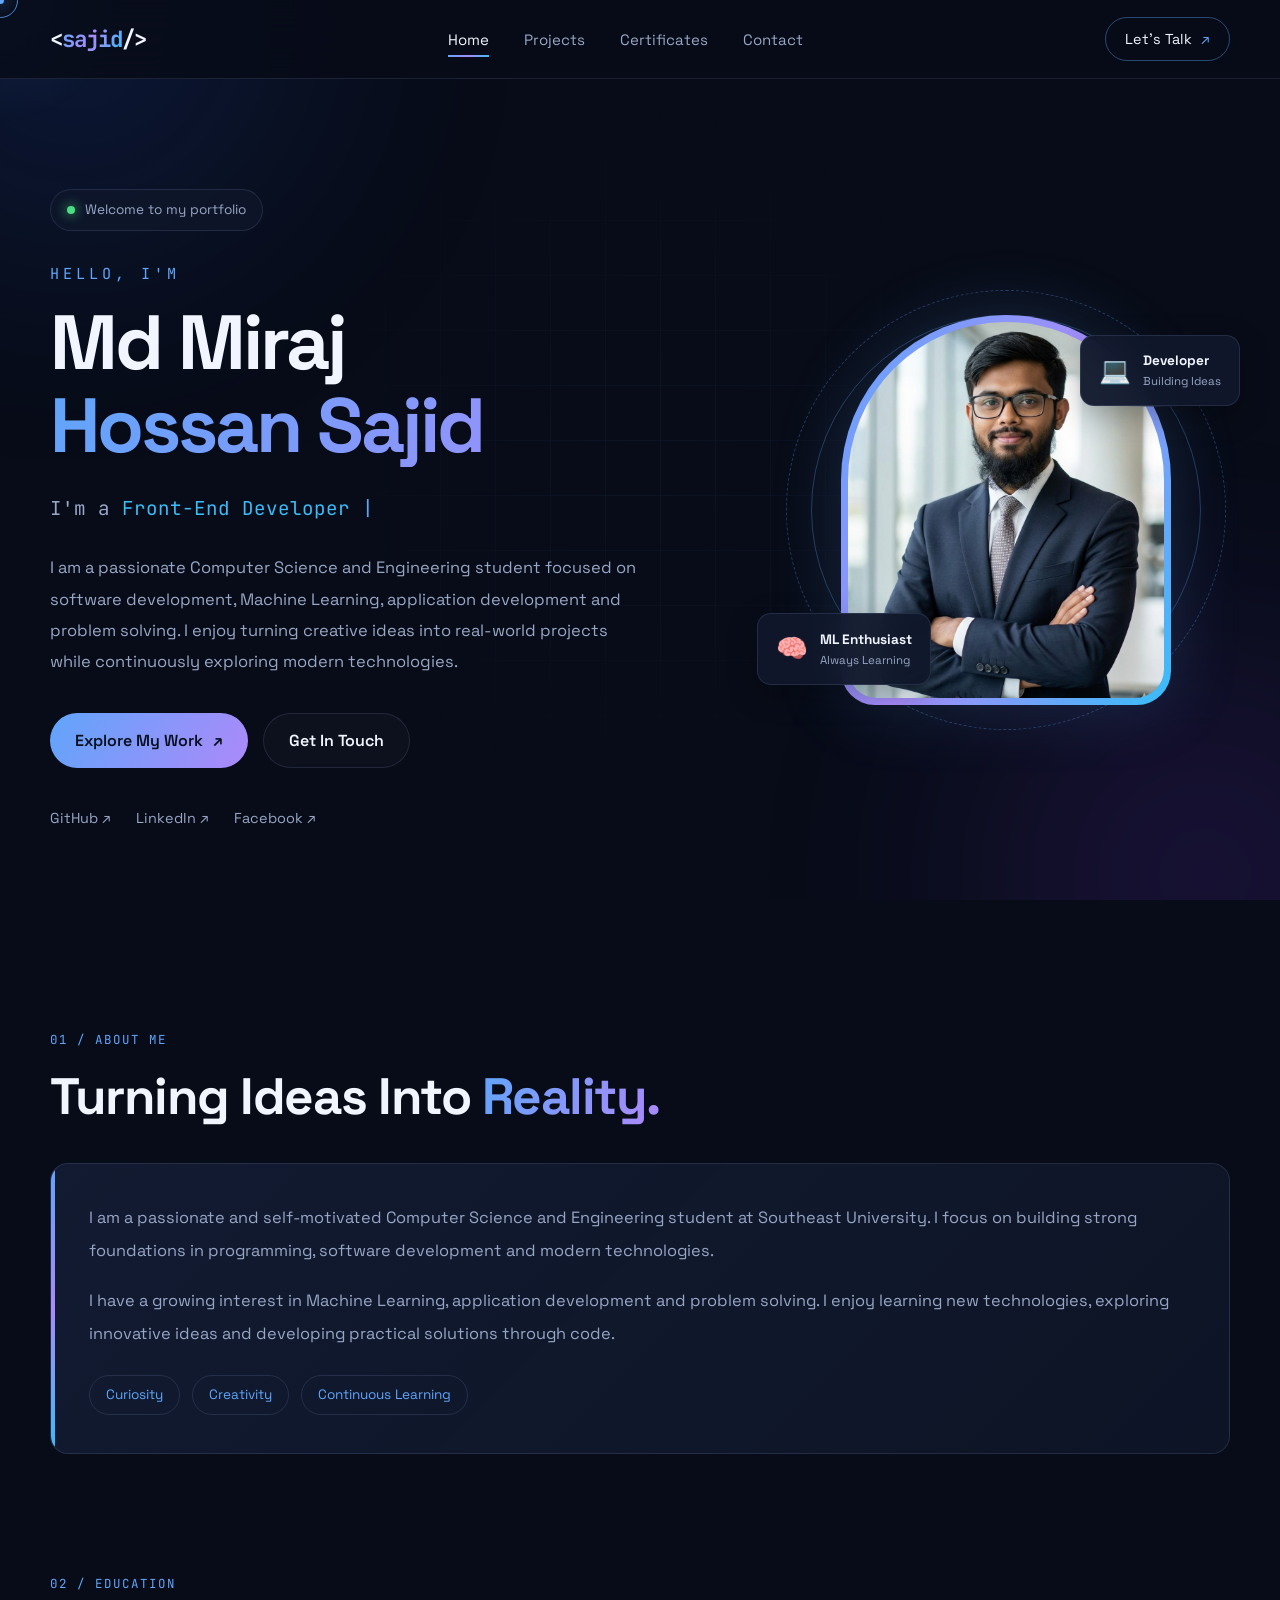
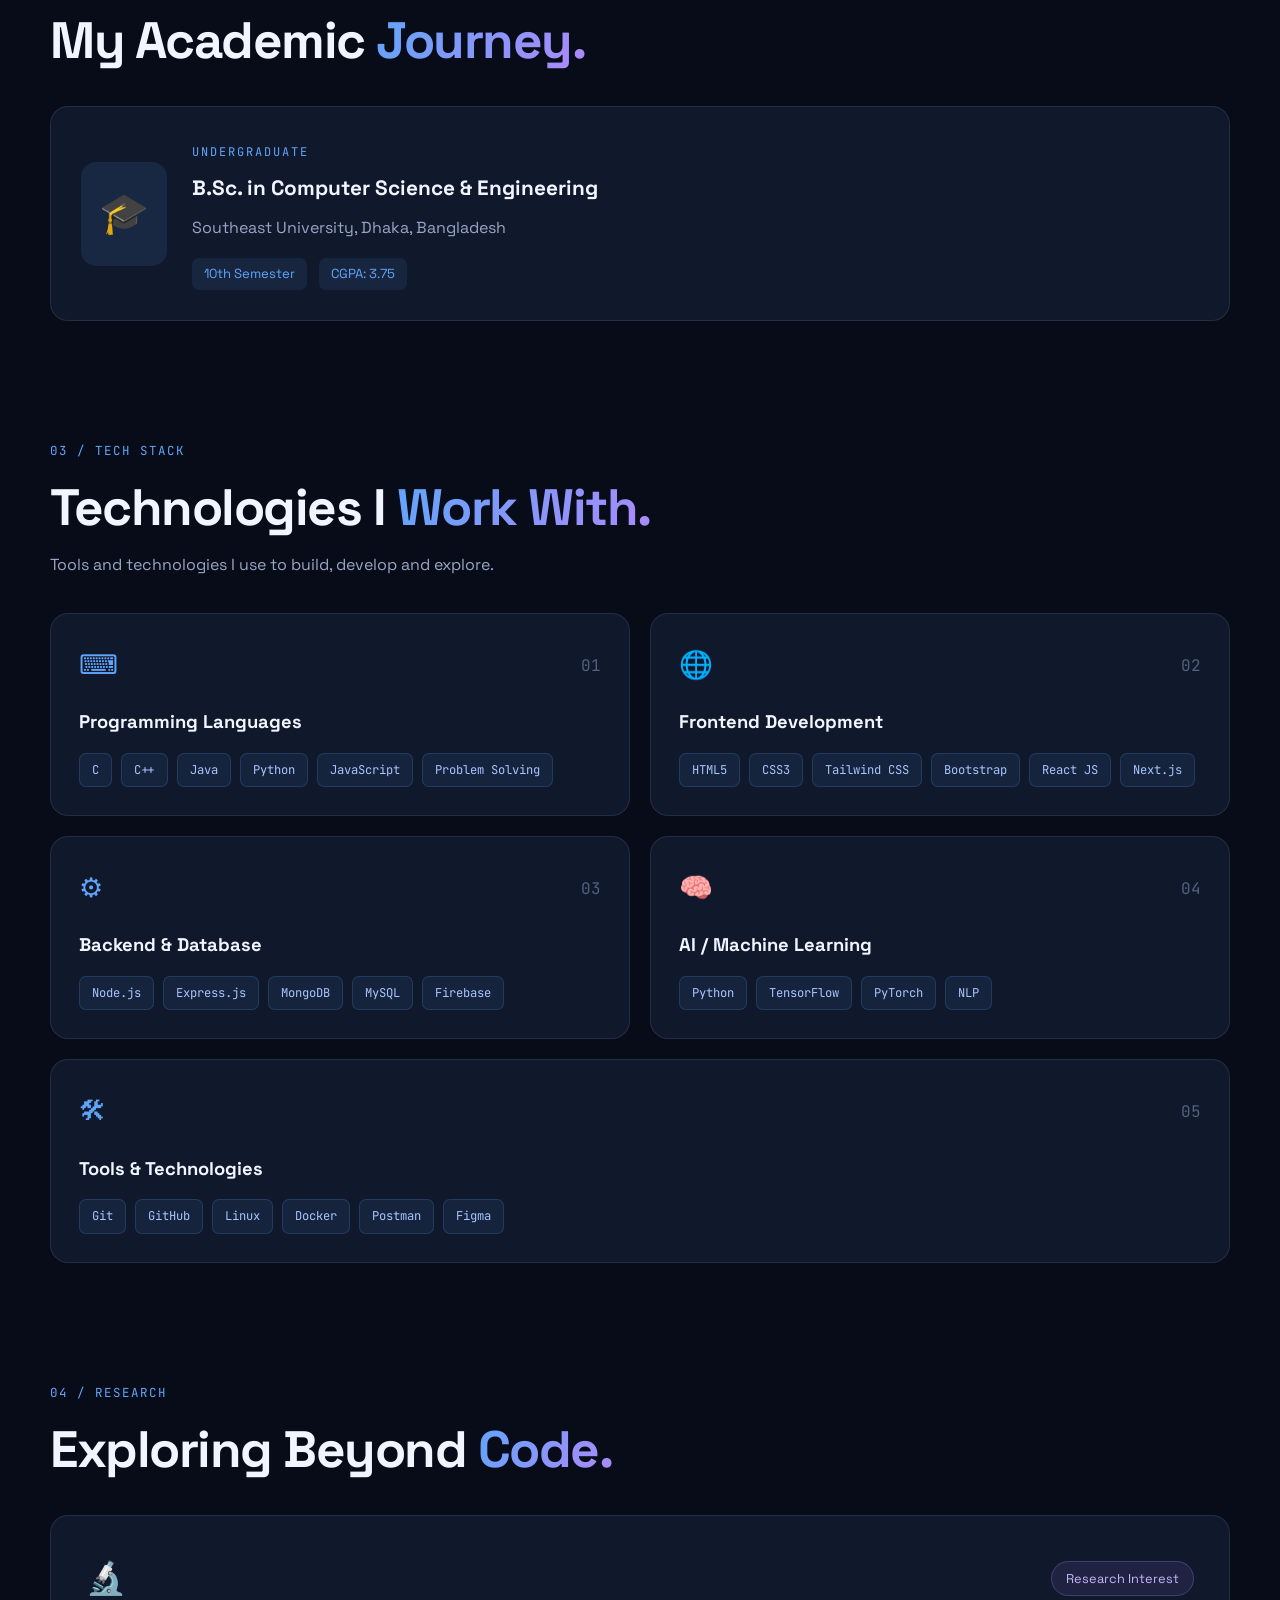
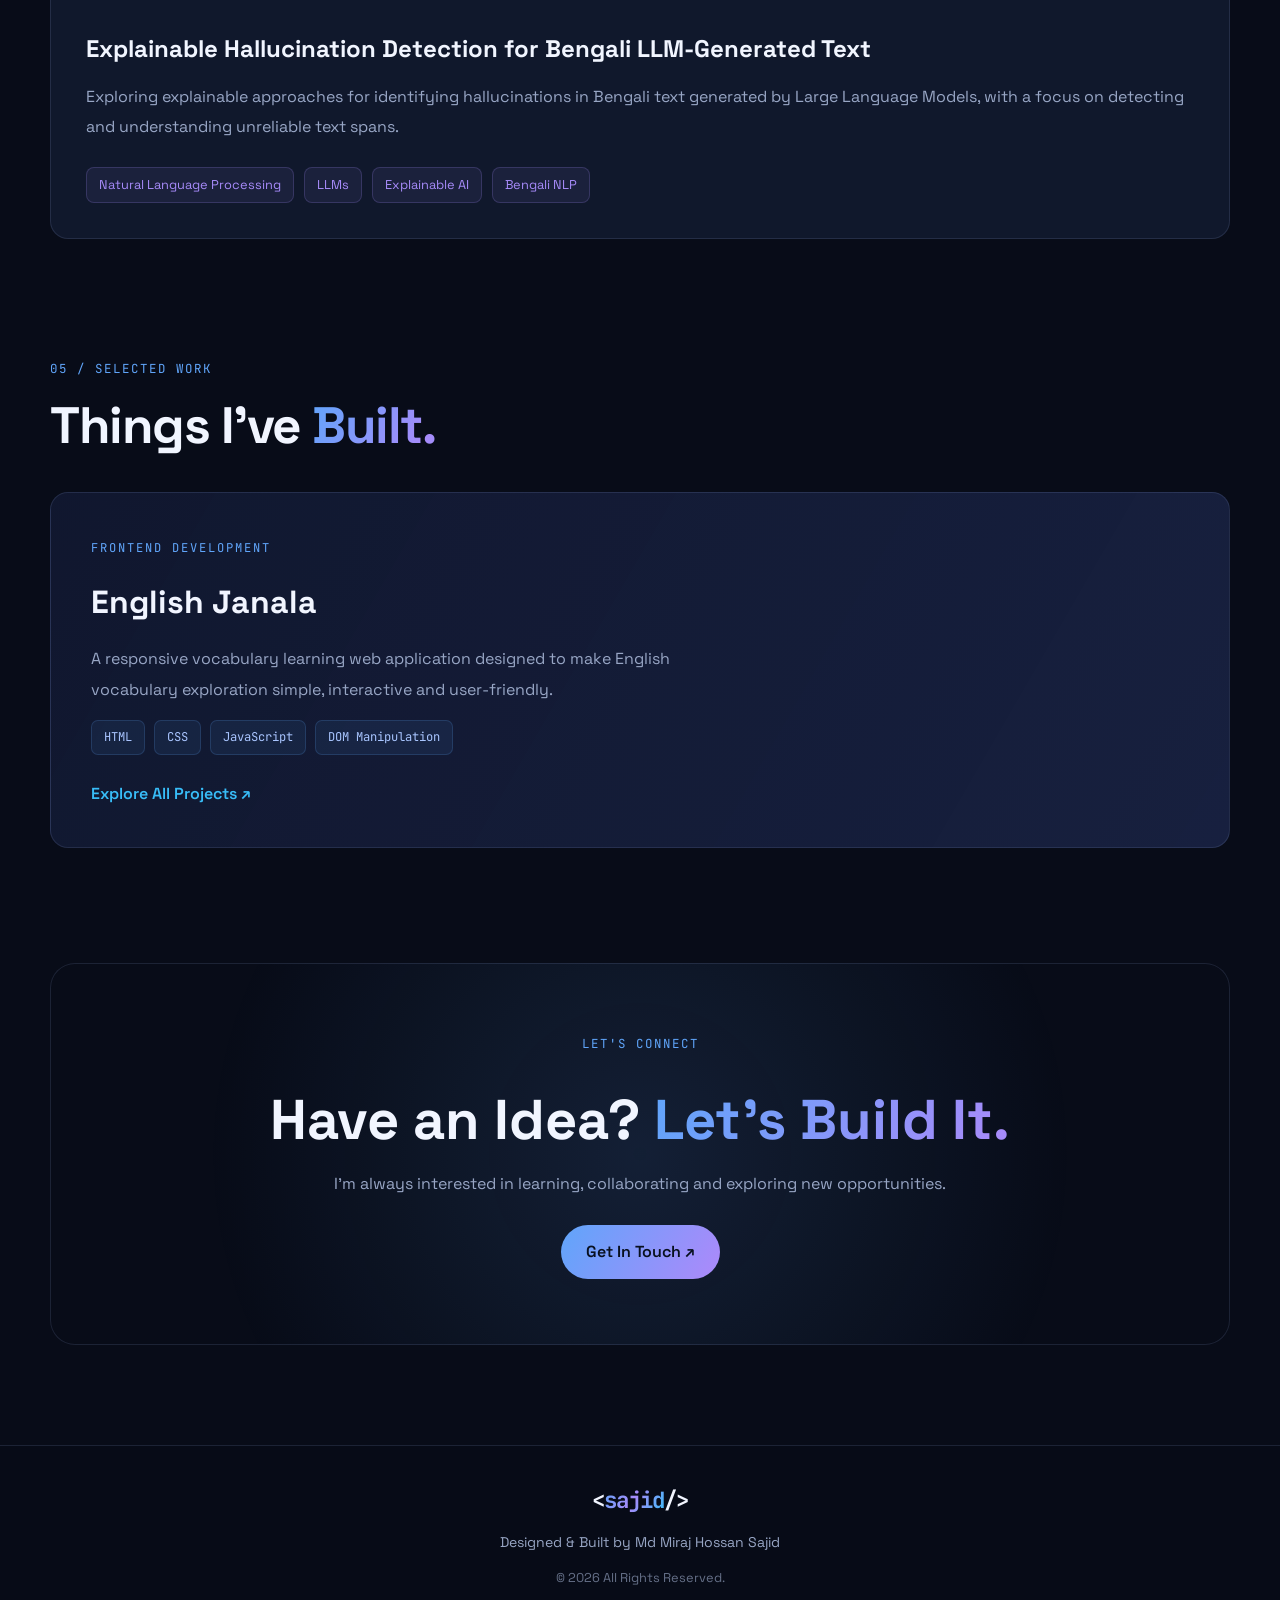
==== commit f0fcb20c: "updated" ====
--- a/index.html
+++ b/index.html
@@ -93,7 +93,7 @@
 
                 <div class="availability">
                     <span class="status-dot"></span>
-                    Welcome to my digital space
+                    Welcome to my portfolio 
                 </div>
 
                 <p class="hero-greeting">HELLO, I'M</p>
@@ -160,7 +160,7 @@
 
                 <div class="profile-wrapper">
 
-                    <img src="images/profile.jpg" alt="Md Miraj Hossan Sajid" class="photo"
+                    <img src="images/profile.png" alt="Md Miraj Hossan Sajid" class="photo"
                         onerror="this.style.display='none'">
 
                 </div>
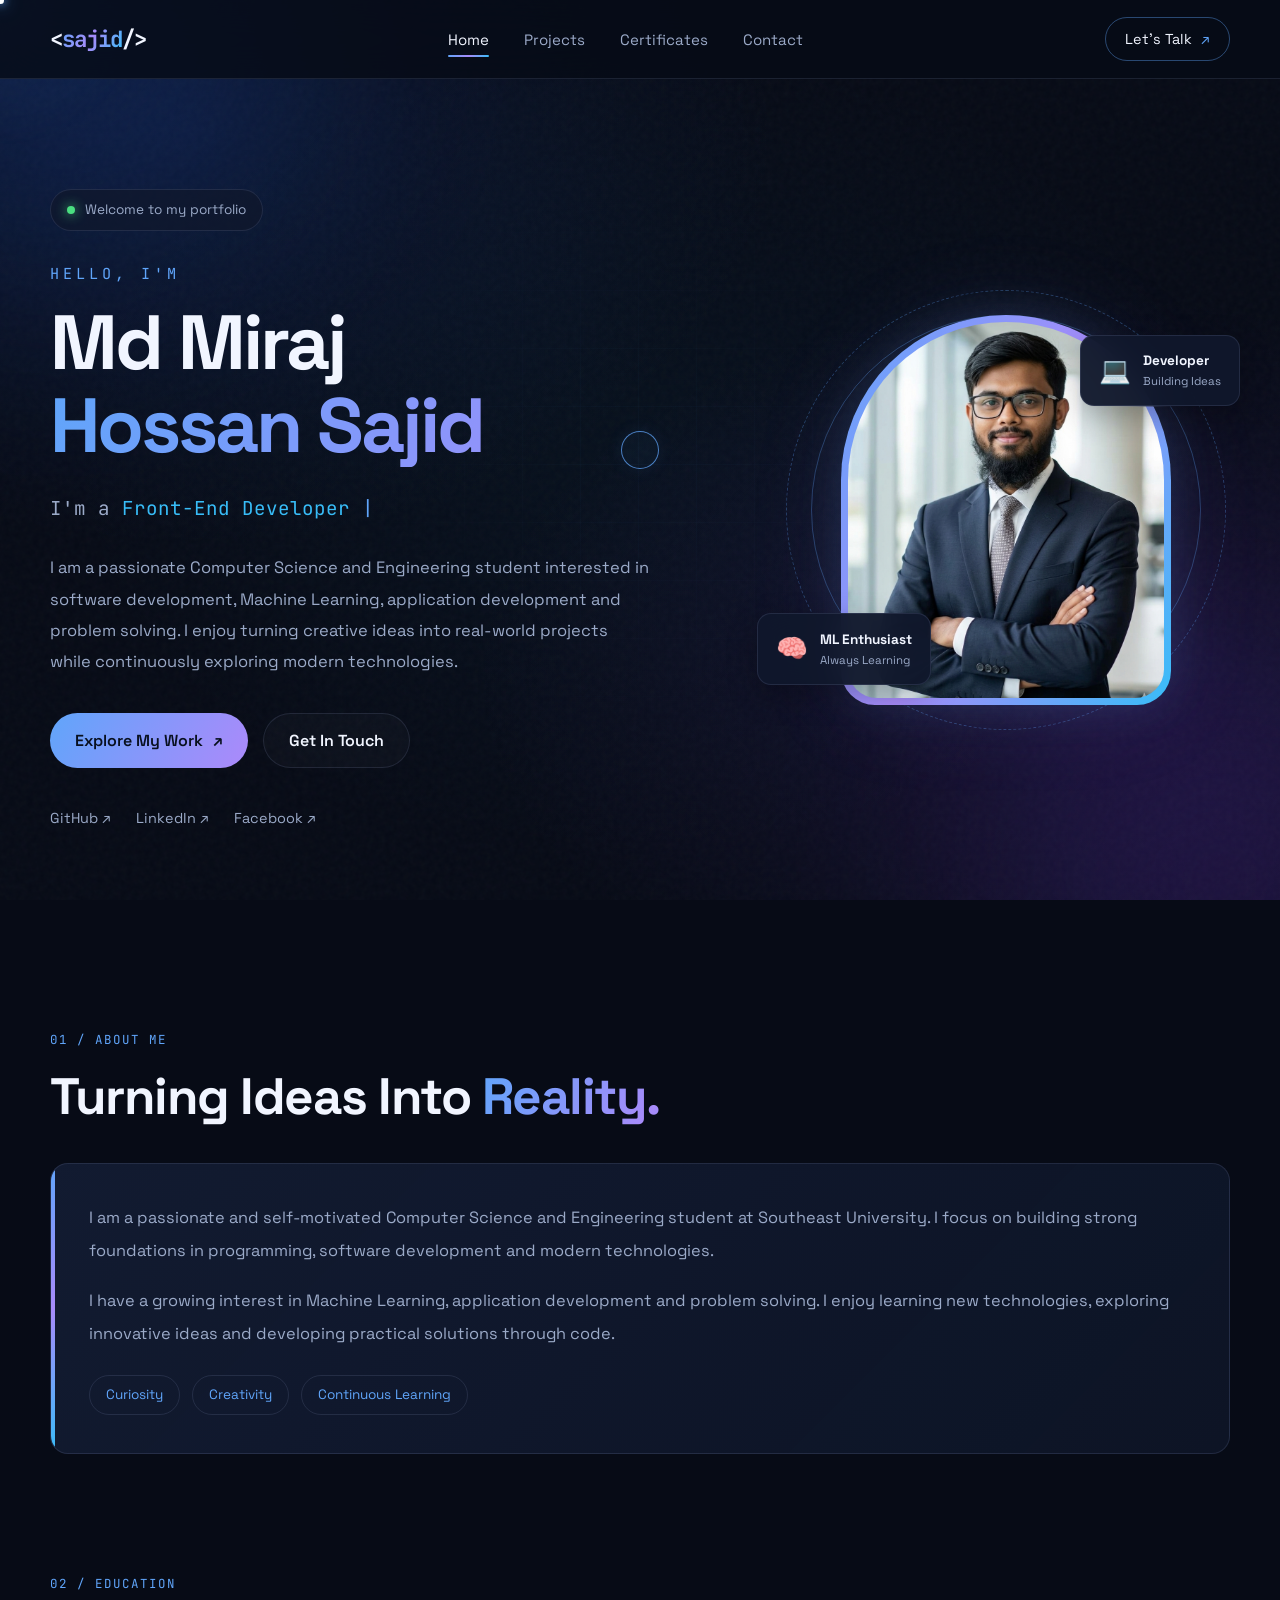
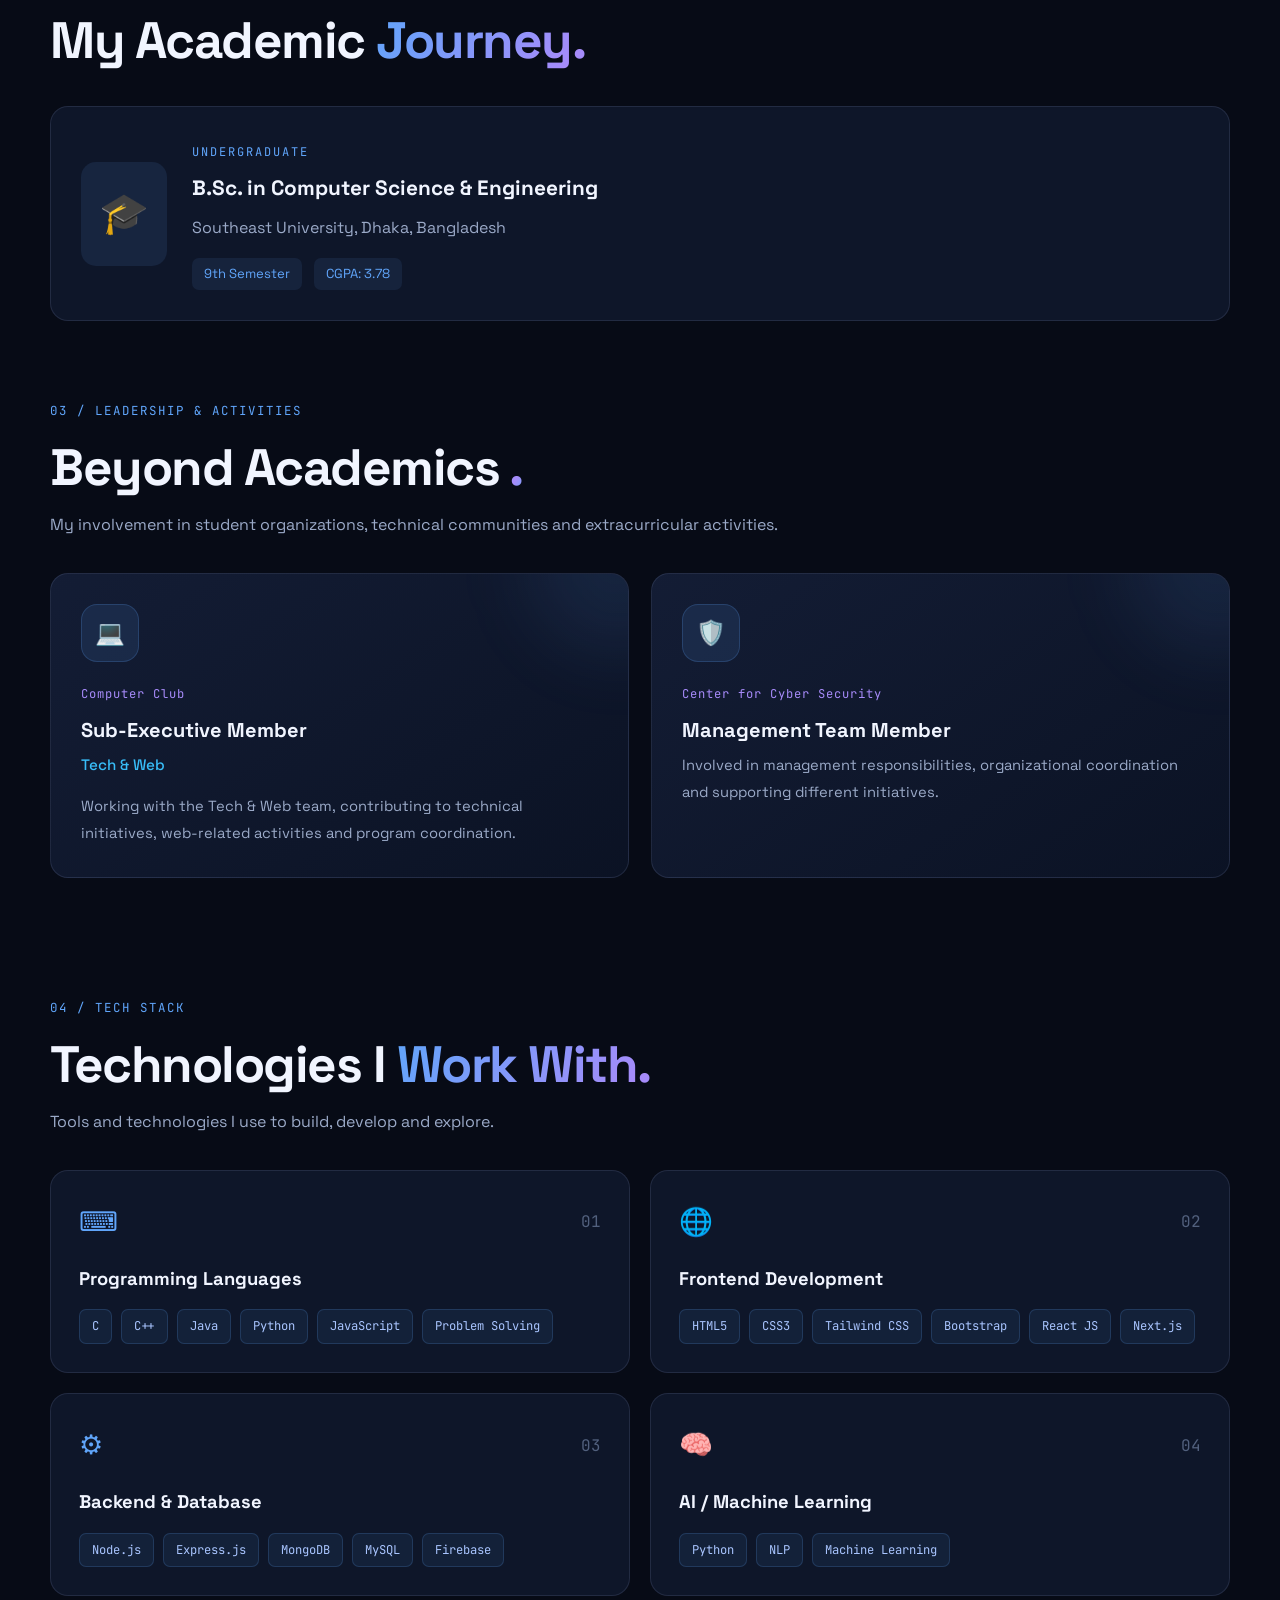
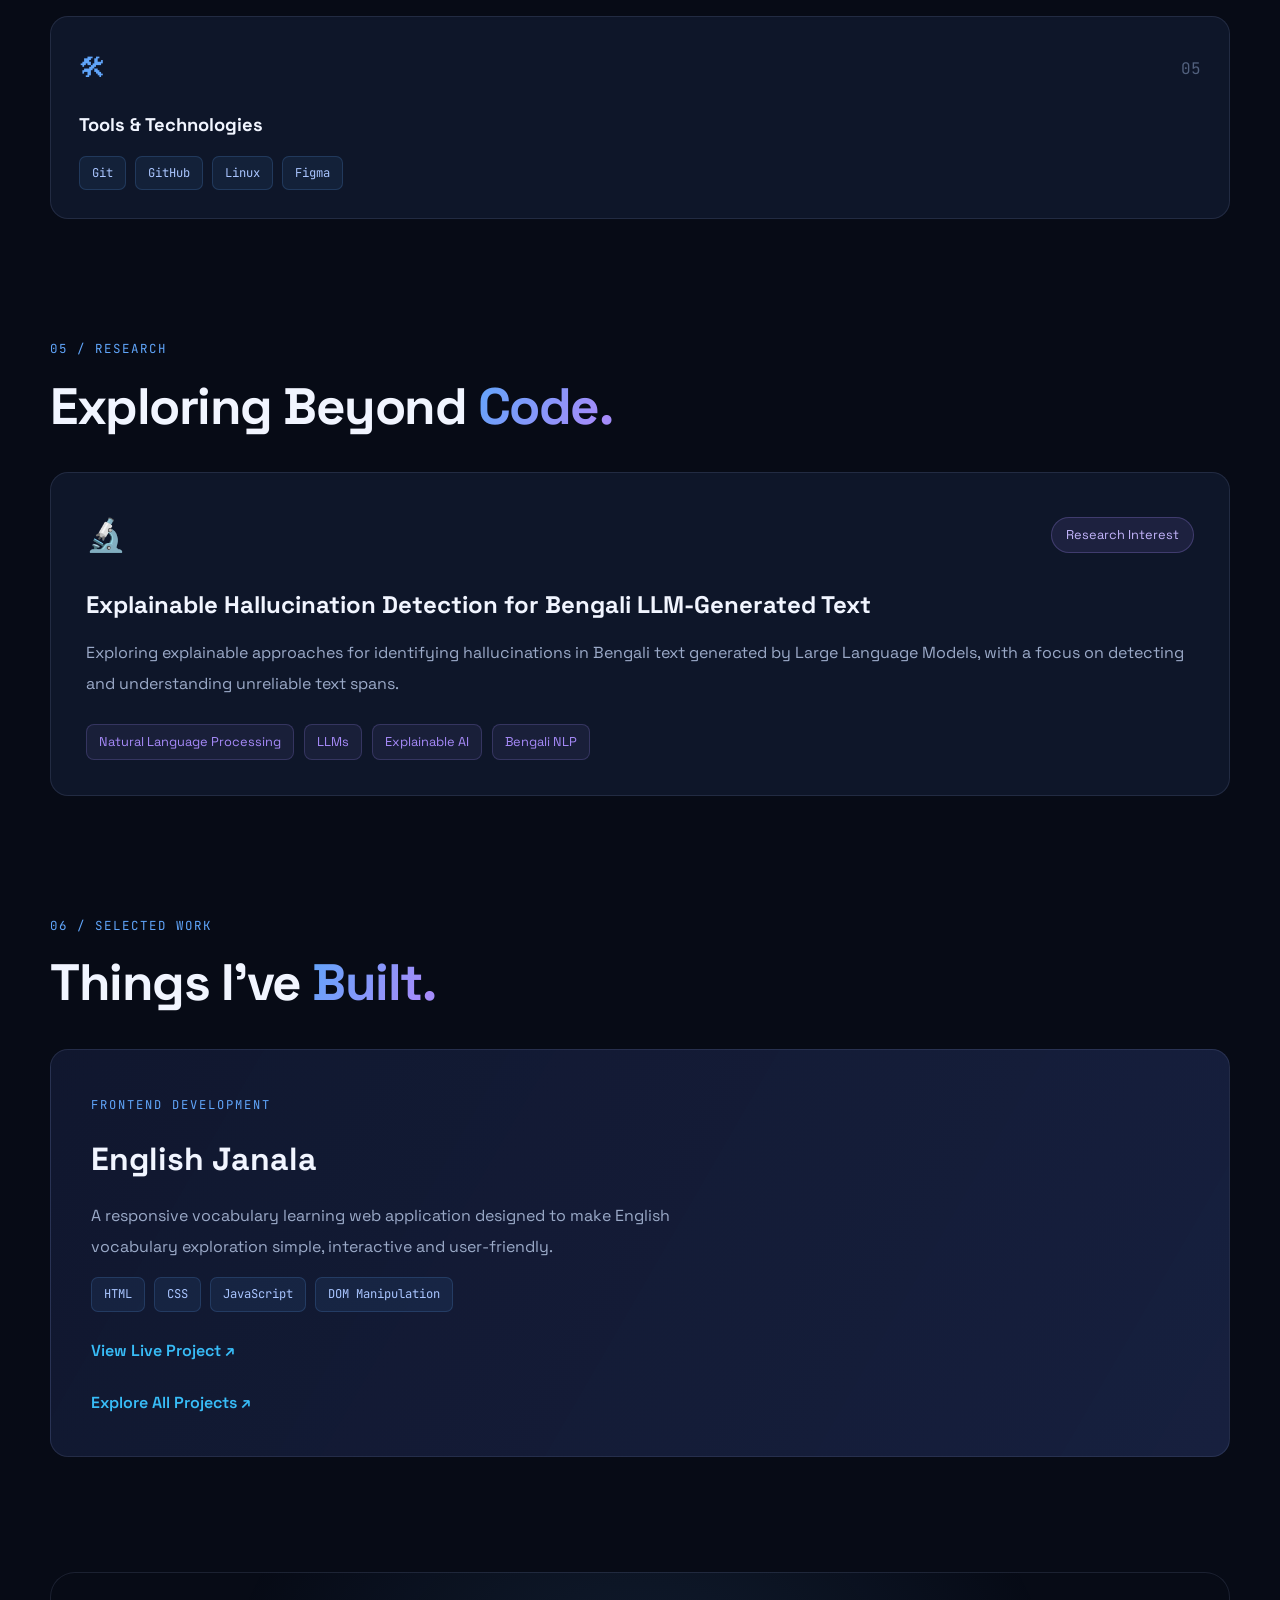
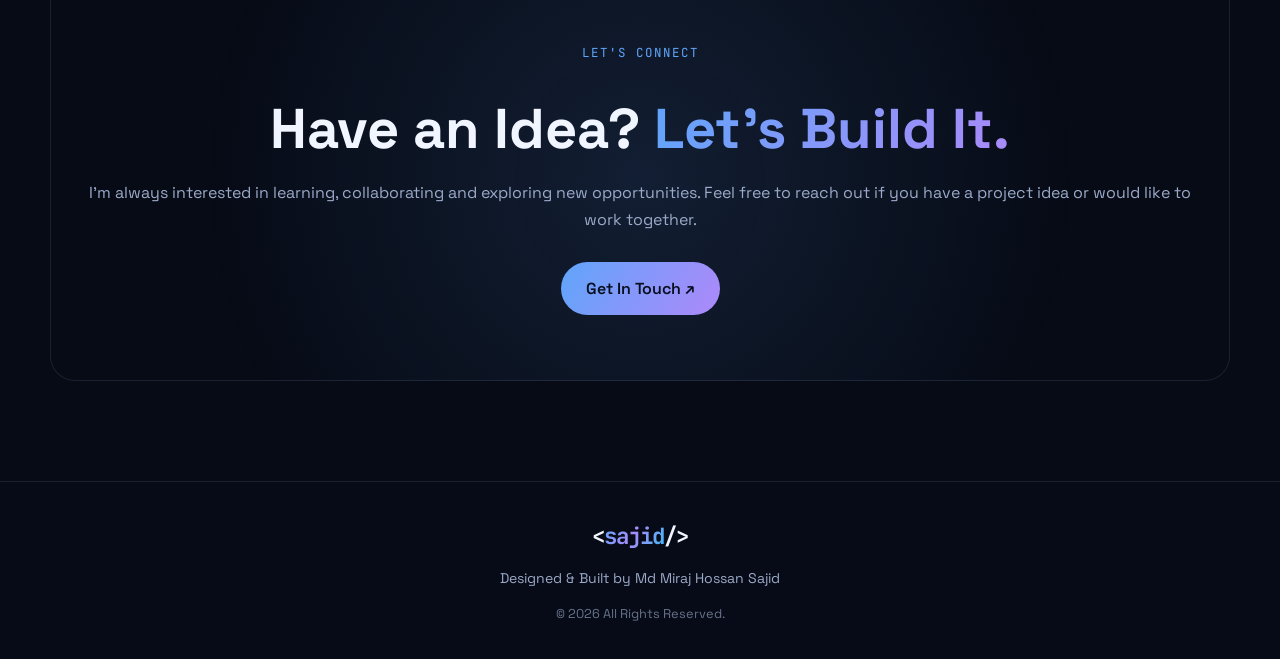
==== commit 580b1bdf: "updated new feature" ====
--- a/index.html
+++ b/index.html
@@ -6,9 +6,14 @@
     <meta name="viewport" content="width=device-width, initial-scale=1.0">
 
     <meta name="description"
-        content="Md Miraj Hossan Sajid - CSE Student, ML Enthusiast and Web Developer. Explore my projects, skills and research.">
+        content="Md Miraj Hossan Sajid - Front-End Developer, Problem Solver and Tech Enthusiast. Explore my projects, skills, research and activities.">
 
     <meta name="author" content="Md Miraj Hossan Sajid">
+
+    <meta name="keywords"
+        content="Miraj Hossan Sajid, Web Developer, Front-End Developer, CSE, Machine Learning, Portfolio">
+
+    <meta name="theme-color" content="#080c18">
 
     <title>Miraj Hossan Sajid | Portfolio</title>
 
@@ -40,7 +45,7 @@
     </div>
 
 
-    <!-- Navbar -->
+    <!-- NAVBAR -->
     <nav class="navbar">
 
         <div class="nav-container">
@@ -73,10 +78,12 @@
                 Let's Talk <span>↗</span>
             </a>
 
-            <button class="menu-toggle" id="menuToggle" aria-label="Toggle navigation">
+            <button class="menu-toggle" id="menuToggle" aria-label="Toggle navigation" aria-expanded="false">
+
                 <span></span>
                 <span></span>
                 <span></span>
+
             </button>
 
         </div>
@@ -93,7 +100,7 @@
 
                 <div class="availability">
                     <span class="status-dot"></span>
-                    Welcome to my portfolio 
+                    Welcome to my portfolio
                 </div>
 
                 <p class="hero-greeting">HELLO, I'M</p>
@@ -105,20 +112,27 @@
 
                 <div class="hero-role">
                     <span class="role-prefix">I'm a</span>
-                    <span class="role" id="typingText">Web Developer</span>
+
+                    <span class="role" id="typingText">
+                        Front-End Developer
+                    </span>
+
                     <span class="typing-cursor">|</span>
                 </div>
 
                 <p class="hero-description">
                     I am a passionate Computer Science and Engineering
-                    student focused on software development, Machine
-                    Learning, application development and problem solving.
-
-                    I enjoy turning creative ideas into real-world projects
-                    while continuously exploring modern technologies.
+                    student interested in software development,
+                    Machine Learning, application development and
+                    problem solving.
+
+                    I enjoy turning creative ideas into real-world
+                    projects while continuously exploring modern
+                    technologies.
                 </p>
 
 
+                <!-- Hero Buttons -->
                 <div class="hero-buttons">
 
                     <a href="projects.html" class="btn btn-primary">
@@ -166,19 +180,25 @@
                 </div>
 
                 <div class="floating-card card-top">
+
                     <span class="floating-icon">💻</span>
+
                     <div>
                         <strong>Developer</strong>
                         <small>Building Ideas</small>
                     </div>
+
                 </div>
 
                 <div class="floating-card card-bottom">
+
                     <span class="floating-icon">🧠</span>
+
                     <div>
                         <strong>ML Enthusiast</strong>
                         <small>Always Learning</small>
                     </div>
+
                 </div>
 
             </div>
@@ -189,12 +209,18 @@
         <!-- ABOUT SECTION -->
         <section class="about-section section-container" id="about">
 
-            <div class="section-heading">
+            <div class="section-heading reveal">
+
                 <span class="section-label">01 / ABOUT ME</span>
-                <h2>Turning Ideas Into <span class="gradient-text">Reality.</span></h2>
-            </div>
-
-            <div class="about-card">
+
+                <h2>
+                    Turning Ideas Into
+                    <span class="gradient-text">Reality.</span>
+                </h2>
+
+            </div>
+
+            <div class="about-card reveal">
 
                 <p>
                     I am a passionate and self-motivated Computer Science
@@ -208,8 +234,9 @@
                     I have a growing interest in Machine Learning,
                     application development and problem solving.
 
-                    I enjoy learning new technologies, exploring innovative
-                    ideas and developing practical solutions through code.
+                    I enjoy learning new technologies, exploring
+                    innovative ideas and developing practical
+                    solutions through code.
                 </p>
 
                 <div class="about-footer">
@@ -226,14 +253,20 @@
 
 
         <!-- EDUCATION SECTION -->
-        <section class="education-section section-container">
-
-            <div class="section-heading">
+        <section class="education-section section-container" id="education">
+
+            <div class="section-heading reveal">
+
                 <span class="section-label">02 / EDUCATION</span>
-                <h2>My Academic <span class="gradient-text">Journey.</span></h2>
-            </div>
-
-            <div class="education-card">
+
+                <h2>
+                    My Academic
+                    <span class="gradient-text">Journey.</span>
+                </h2>
+
+            </div>
+
+            <div class="education-card reveal">
 
                 <div class="education-icon">🎓</div>
 
@@ -246,9 +279,79 @@
                     <p>Southeast University, Dhaka, Bangladesh</p>
 
                     <div class="education-meta">
-                        <span>10th Semester</span>
-                        <span>CGPA: 3.75</span>
-                    </div>
+
+                        <span>9th Semester</span>
+                        <span>CGPA: 3.78</span>
+
+                    </div>
+
+                </div>
+
+            </div>
+
+        </section>
+
+
+        <!-- LEADERSHIP & ACTIVITIES SECTION -->
+        <section class="leadership-section section-container" id="leadership">
+
+            <div class="section-heading reveal">
+
+                <span class="section-label">03 / LEADERSHIP & ACTIVITIES</span>
+
+                <h2>
+                    Beyond Academics
+                    <span class="gradient-text">.</span>
+                </h2>
+
+                <p>
+                    My involvement in student organizations,
+                    technical communities and extracurricular activities.
+                </p>
+
+            </div>
+
+
+            <div class="leadership-grid">
+
+                <!-- Computer Club -->
+                <div class="leadership-card spotlight-card reveal">
+
+                    <div class="leadership-icon">💻</div>
+
+                    <span class="leadership-label">
+                        Computer Club
+                    </span>
+
+                    <h3>Sub-Executive Member</h3>
+
+                    <h4>Tech & Web</h4>
+
+                    <p>
+                        Working with the Tech & Web team, contributing
+                        to technical initiatives, web-related activities
+                        and program coordination.
+                    </p>
+
+                </div>
+
+
+                <!-- Center for Cyber Security -->
+                <div class="leadership-card spotlight-card reveal">
+
+                    <div class="leadership-icon">🛡️</div>
+
+                    <span class="leadership-label">
+                        Center for Cyber Security
+                    </span>
+
+                    <h3>Management Team Member</h3>
+
+                    <p>
+                        Involved in management responsibilities,
+                        organizational coordination and supporting
+                        different initiatives.
+                    </p>
 
                 </div>
 
@@ -260,115 +363,144 @@
         <!-- SKILLS SECTION -->
         <section class="skills-section section-container" id="skills">
 
-            <div class="section-heading">
-                <span class="section-label">03 / TECH STACK</span>
-                <h2>Technologies I <span class="gradient-text">Work With.</span></h2>
+            <div class="section-heading reveal">
+
+                <span class="section-label">04 / TECH STACK</span>
+
+                <h2>
+                    Technologies I
+                    <span class="gradient-text">Work With.</span>
+                </h2>
 
                 <p>
-                    Tools and technologies I use to build, develop and explore.
+                    Tools and technologies I use to build,
+                    develop and explore.
                 </p>
+
             </div>
 
 
             <div class="skills-grid">
 
-                <div class="skill-card spotlight-card">
+                <!-- Programming Languages -->
+                <div class="skill-card spotlight-card reveal">
 
                     <div class="skill-card-header">
+
                         <span class="skill-icon">⌨</span>
                         <span class="skill-number">01</span>
+
                     </div>
 
                     <h3>Programming Languages</h3>
 
                     <div class="tags">
+
                         <span>C</span>
                         <span>C++</span>
                         <span>Java</span>
                         <span>Python</span>
                         <span>JavaScript</span>
                         <span>Problem Solving</span>
-                    </div>
-
-                </div>
-
-
-                <div class="skill-card spotlight-card">
+
+                    </div>
+
+                </div>
+
+
+                <!-- Frontend Development -->
+                <div class="skill-card spotlight-card reveal">
 
                     <div class="skill-card-header">
+
                         <span class="skill-icon">🌐</span>
                         <span class="skill-number">02</span>
+
                     </div>
 
                     <h3>Frontend Development</h3>
 
                     <div class="tags">
+
                         <span>HTML5</span>
                         <span>CSS3</span>
                         <span>Tailwind CSS</span>
                         <span>Bootstrap</span>
                         <span>React JS</span>
                         <span>Next.js</span>
-                    </div>
-
-                </div>
-
-
-                <div class="skill-card spotlight-card">
+
+                    </div>
+
+                </div>
+
+
+                <!-- Backend & Database -->
+                <div class="skill-card spotlight-card reveal">
 
                     <div class="skill-card-header">
+
                         <span class="skill-icon">⚙</span>
                         <span class="skill-number">03</span>
+
                     </div>
 
                     <h3>Backend & Database</h3>
 
                     <div class="tags">
+
                         <span>Node.js</span>
                         <span>Express.js</span>
                         <span>MongoDB</span>
                         <span>MySQL</span>
                         <span>Firebase</span>
-                    </div>
-
-                </div>
-
-
-                <div class="skill-card spotlight-card">
+
+                    </div>
+
+                </div>
+
+
+                <!-- AI & Machine Learning -->
+                <div class="skill-card spotlight-card reveal">
 
                     <div class="skill-card-header">
+
                         <span class="skill-icon">🧠</span>
                         <span class="skill-number">04</span>
+
                     </div>
 
                     <h3>AI / Machine Learning</h3>
 
                     <div class="tags">
+
                         <span>Python</span>
-                        <span>TensorFlow</span>
-                        <span>PyTorch</span>
                         <span>NLP</span>
-                    </div>
-
-                </div>
-
-
-                <div class="skill-card spotlight-card">
+                        <span>Machine Learning</span>
+
+                    </div>
+
+                </div>
+
+
+                <!-- Tools & Technologies -->
+                <div class="skill-card spotlight-card reveal">
 
                     <div class="skill-card-header">
+
                         <span class="skill-icon">🛠</span>
                         <span class="skill-number">05</span>
+
                     </div>
 
                     <h3>Tools & Technologies</h3>
 
                     <div class="tags">
+
                         <span>Git</span>
                         <span>GitHub</span>
                         <span>Linux</span>
-                        <span>Docker</span>
-                        <span>Postman</span>
                         <span>Figma</span>
+
                     </div>
 
                 </div>
@@ -379,14 +511,21 @@
 
 
         <!-- RESEARCH SECTION -->
-        <section class="research-section section-container">
-
-            <div class="section-heading">
-                <span class="section-label">04 / RESEARCH</span>
-                <h2>Exploring Beyond <span class="gradient-text">Code.</span></h2>
-            </div>
-
-            <div class="research-card spotlight-card">
+        <section class="research-section section-container" id="research">
+
+            <div class="section-heading reveal">
+
+                <span class="section-label">05 / RESEARCH</span>
+
+                <h2>
+                    Exploring Beyond
+                    <span class="gradient-text">Code.</span>
+                </h2>
+
+            </div>
+
+
+            <div class="research-card spotlight-card reveal">
 
                 <div class="research-top">
 
@@ -411,26 +550,35 @@
                 </p>
 
                 <div class="research-tags">
+
                     <span>Natural Language Processing</span>
                     <span>LLMs</span>
                     <span>Explainable AI</span>
                     <span>Bengali NLP</span>
-                </div>
-
-            </div>
-
-        </section>
-
-
-        <!-- PROJECT PREVIEW -->
-        <section class="project-preview section-container">
-
-            <div class="section-heading">
-                <span class="section-label">05 / SELECTED WORK</span>
-                <h2>Things I've <span class="gradient-text">Built.</span></h2>
-            </div>
-
-            <div class="project-preview-card spotlight-card">
+
+                </div>
+
+            </div>
+
+        </section>
+
+
+        <!-- PROJECT PREVIEW SECTION -->
+        <section class="project-preview section-container" id="projects">
+
+            <div class="section-heading reveal">
+
+                <span class="section-label">06 / SELECTED WORK</span>
+
+                <h2>
+                    Things I've
+                    <span class="gradient-text">Built.</span>
+                </h2>
+
+            </div>
+
+
+            <div class="project-preview-card spotlight-card reveal">
 
                 <div class="project-preview-content">
 
@@ -447,11 +595,22 @@
                     </p>
 
                     <div class="tags">
+
                         <span>HTML</span>
                         <span>CSS</span>
                         <span>JavaScript</span>
                         <span>DOM Manipulation</span>
-                    </div>
+
+                    </div>
+
+                    <a href="https://mdmirajhossansajid.github.io/7th_Practice_Project_English_Janala/"
+                        class="project-link" target="_blank" rel="noopener noreferrer">
+
+                        View Live Project ↗
+
+                    </a>
+
+                    <br>
 
                     <a href="projects.html" class="project-link">
                         Explore All Projects ↗
@@ -465,9 +624,9 @@
 
 
         <!-- CONTACT CTA -->
-        <section class="contact-cta section-container">
-
-            <div class="contact-box">
+        <section class="contact-cta section-container" id="contact">
+
+            <div class="contact-box reveal">
 
                 <span class="section-label">LET'S CONNECT</span>
 
@@ -479,6 +638,9 @@
                 <p>
                     I'm always interested in learning, collaborating
                     and exploring new opportunities.
+
+                    Feel free to reach out if you have a project idea
+                    or would like to work together.
                 </p>
 
                 <a href="contact.html" class="btn btn-primary">
@@ -506,7 +668,7 @@
             </p>
 
             <p class="copyright">
-                © 2026 All Rights Reserved.
+                © <span id="year">2026</span> All Rights Reserved.
             </p>
 
         </div>
@@ -515,8 +677,8 @@
 
 
     <!-- Main JavaScript -->
-    <script src="main.js"></script>
+    <script src="main.js" defer></script>
 
 </body>
 
-</html>+</html>
--- a/style.css
+++ b/style.css
@@ -3,23 +3,27 @@
 ========================================= */
 
 :root {
-    --bg: #080c18;
-    --panel: #10182c;
-    --panel-light: #151f38;
-    --line: rgba(145, 165, 220, 0.15);
+    --bg: #070b16;
+    --bg-soft: #0b1222;
+    --panel: rgba(16, 25, 45, 0.88);
+    --panel-light: #17233d;
+    --line: rgba(148, 163, 210, 0.15);
 
     --text: #f1f5ff;
-    --muted: #98a6c5;
+    --muted: #9baac8;
 
     --accent: #60a5fa;
     --accent-2: #a78bfa;
     --hot: #38bdf8;
+    --success: #4ade80;
 
     --gradient: linear-gradient(120deg, #60a5fa, #a78bfa, #38bdf8);
-
     --radius: 18px;
+
     --mx: 50%;
     --my: 50%;
+    --spot-x: 50%;
+    --spot-y: 50%;
 }
 
 * {
@@ -34,12 +38,13 @@
 }
 
 body {
+    min-height: 100vh;
+    overflow-x: hidden;
+    isolation: isolate;
     background: var(--bg);
     color: var(--text);
     font-family: 'Space Grotesk', sans-serif;
     line-height: 1.7;
-    min-height: 100vh;
-    overflow-x: hidden;
 }
 
 a {
@@ -47,12 +52,23 @@
     text-decoration: none;
 }
 
+button,
+input,
+textarea {
+    font: inherit;
+}
+
 button {
-    font: inherit;
+    color: inherit;
+}
+
+img {
+    max-width: 100%;
+    display: block;
 }
 
 ::selection {
-    background: #60a5fa;
+    background: var(--accent);
     color: #080c18;
 }
 
@@ -63,7 +79,7 @@
 
 
 /* =========================================
-   02. CUSTOM SCROLLBAR
+   02. SCROLLBAR
 ========================================= */
 
 ::-webkit-scrollbar {
@@ -79,6 +95,10 @@
     border-radius: 20px;
 }
 
+::-webkit-scrollbar-thumb:hover {
+    background: var(--hot);
+}
+
 
 /* =========================================
    03. BACKGROUND EFFECTS
@@ -87,54 +107,95 @@
 .background-effects {
     position: fixed;
     inset: 0;
-    z-index: -2;
+    z-index: 0;
     pointer-events: none;
     overflow: hidden;
+}
+
+.background-effects::before {
+    content: "";
+    position: absolute;
+    inset: 0;
+    background:
+        radial-gradient(ellipse at 15% 15%, rgba(37, 99, 235, .12), transparent 38%),
+        radial-gradient(ellipse at 85% 75%, rgba(124, 58, 237, .11), transparent 40%),
+        radial-gradient(ellipse at 50% 50%, rgba(14, 165, 233, .035), transparent 65%);
+}
+
+.background-effects::after {
+    content: "";
+    position: absolute;
+    inset: 0;
+    opacity: .18;
+    background-image: url("data:image/svg+xml,%3Csvg viewBox='0 0 180 180' xmlns='http://www.w3.org/2000/svg'%3E%3Cfilter id='n'%3E%3CfeTurbulence type='fractalNoise' baseFrequency='.85' numOctaves='3' stitchTiles='stitch'/%3E%3C/filter%3E%3Crect width='100%25' height='100%25' filter='url(%23n)' opacity='.18'/%3E%3C/svg%3E");
+    mix-blend-mode: soft-light;
 }
 
 .grid-background {
     position: absolute;
     inset: 0;
+    opacity: .65;
 
     background-image:
-        linear-gradient(rgba(96, 165, 250, 0.055) 1px, transparent 1px),
-        linear-gradient(90deg, rgba(96, 165, 250, 0.055) 1px, transparent 1px);
-
-    background-size: 55px 55px;
-
-    mask-image: radial-gradient(350px circle at var(--mx) var(--my),
+        linear-gradient(rgba(96, 165, 250, .045) 1px, transparent 1px),
+        linear-gradient(90deg, rgba(96, 165, 250, .045) 1px, transparent 1px);
+
+    background-size: 58px 58px;
+
+    mask-image: radial-gradient(420px circle at var(--mx) var(--my),
             black,
-            transparent);
-
-    -webkit-mask-image: radial-gradient(350px circle at var(--mx) var(--my),
+            transparent 75%);
+
+    -webkit-mask-image: radial-gradient(420px circle at var(--mx) var(--my),
             black,
-            transparent);
+            transparent 75%);
 }
 
 .gradient-orb {
     position: absolute;
-    width: 450px;
-    height: 450px;
+    width: 480px;
+    height: 480px;
     border-radius: 50%;
     filter: blur(130px);
-    opacity: 0.15;
+    opacity: .17;
+    animation: orbFloat 16s ease-in-out infinite alternate;
 }
 
 .orb-one {
     background: #2563eb;
-    top: -200px;
-    left: -150px;
+    top: -220px;
+    left: -180px;
 }
 
 .orb-two {
     background: #7c3aed;
-    bottom: -200px;
-    right: -150px;
-}
-
-
-/* =========================================
-   04. CUSTOM MOUSE CURSOR
+    bottom: -220px;
+    right: -180px;
+    animation-delay: -7s;
+}
+
+@keyframes orbFloat {
+    0% {
+        transform: translate3d(0, 0, 0) scale(1);
+    }
+
+    100% {
+        transform: translate3d(65px, 45px, 0) scale(1.15);
+    }
+}
+
+/* Keep actual website content above the background */
+
+.navbar,
+main,
+.footer {
+    position: relative;
+    z-index: 1;
+}
+
+
+/* =========================================
+   04. CUSTOM CURSOR
 ========================================= */
 
 .cursor-dot,
@@ -144,40 +205,66 @@
     top: 0;
     left: 0;
     pointer-events: none;
-    z-index: 9999;
     will-change: transform;
 }
 
 .cursor-dot {
+    z-index: 10002;
     width: 7px;
     height: 7px;
+    margin: -3.5px 0 0 -3.5px;
     border-radius: 50%;
-    background: #60a5fa;
-    margin: -3.5px 0 0 -3.5px;
-    box-shadow: 0 0 15px #60a5fa;
+    background: #ffffff;
+    box-shadow:
+        0 0 8px #60a5fa,
+        0 0 18px rgba(96, 165, 250, .9);
 }
 
 .cursor-outline {
-    width: 35px;
-    height: 35px;
-    border: 1px solid rgba(96, 165, 250, 0.8);
+    z-index: 10001;
+    width: 38px;
+    height: 38px;
+    margin: -19px 0 0 -19px;
+    border: 1px solid rgba(96, 165, 250, .75);
     border-radius: 50%;
-    margin: -17.5px 0 0 -17.5px;
-    transition: width .2s, height .2s, border-color .2s;
+    background: rgba(96, 165, 250, .035);
+    box-shadow: 0 0 18px rgba(96, 165, 250, .08);
+    transition:
+        width .25s ease,
+        height .25s ease,
+        margin .25s ease,
+        border-color .25s ease,
+        background .25s ease;
 }
 
 .mouse-glow {
-    width: 250px;
-    height: 250px;
-    margin: -125px 0 0 -125px;
+    z-index: 0;
+    width: 300px;
+    height: 300px;
+    margin: -150px 0 0 -150px;
     border-radius: 50%;
-
     background: radial-gradient(circle,
-            rgba(96, 165, 250, 0.09),
+            rgba(96, 165, 250, .10),
+            rgba(96, 165, 250, .035) 35%,
             transparent 70%);
-
-    z-index: -1;
-}
+    filter: blur(5px);
+}
+
+/* Cursor hover class can be added by JavaScript */
+
+.cursor-outline.cursor-hover {
+    width: 58px;
+    height: 58px;
+    margin: -29px 0 0 -29px;
+    border-color: var(--accent-2);
+    background: rgba(167, 139, 250, .08);
+}
+
+.cursor-dot.cursor-hover {
+    background: var(--accent-2);
+}
+
+/* Custom cursor only on desktop */
 
 @media (hover: hover) and (pointer: fine) {
 
@@ -187,9 +274,25 @@
         cursor: none;
     }
 
-    a:hover~.cursor-outline {
-        width: 50px;
-        height: 50px;
+    input,
+    textarea {
+        cursor: text;
+    }
+}
+
+@media (hover: none),
+(pointer: coarse) {
+
+    .cursor-dot,
+    .cursor-outline,
+    .mouse-glow {
+        display: none;
+    }
+
+    body,
+    a,
+    button {
+        cursor: auto;
     }
 }
 
@@ -201,12 +304,12 @@
 .navbar {
     position: sticky;
     top: 0;
-    z-index: 100;
-
+    z-index: 1000;
     width: 100%;
-    background: rgba(8, 12, 24, 0.82);
-    backdrop-filter: blur(20px);
-    -webkit-backdrop-filter: blur(20px);
+
+    background: rgba(7, 11, 22, .82);
+    backdrop-filter: blur(22px);
+    -webkit-backdrop-filter: blur(22px);
 
     border-bottom: 1px solid var(--line);
 }
@@ -246,7 +349,7 @@
     position: relative;
     color: var(--muted);
     font-size: .94rem;
-    transition: .3s;
+    transition: color .3s ease;
 }
 
 .nav-link:hover,
@@ -259,12 +362,11 @@
     position: absolute;
     left: 0;
     bottom: -8px;
-
     width: 0;
     height: 2px;
-
+    border-radius: 5px;
     background: var(--gradient);
-    transition: width .3s;
+    transition: width .3s ease;
 }
 
 .nav-link:hover::after,
@@ -273,16 +375,17 @@
 }
 
 .nav-contact {
+    padding: 9px 19px;
     border: 1px solid rgba(96, 165, 250, .4);
-    padding: 9px 19px;
     border-radius: 30px;
     font-size: .9rem;
-    transition: .3s;
+    transition: .3s ease;
 }
 
 .nav-contact:hover {
     background: rgba(96, 165, 250, .12);
     border-color: var(--accent);
+    box-shadow: 0 0 20px rgba(96, 165, 250, .12);
 }
 
 .nav-contact span {
@@ -304,7 +407,7 @@
     width: 25px;
     height: 2px;
     background: white;
-    transition: .3s;
+    transition: .3s ease;
 }
 
 
@@ -328,11 +431,11 @@
 
 .section-label {
     display: inline-block;
+    margin-bottom: 16px;
+    color: var(--accent);
     font-family: 'JetBrains Mono', monospace;
-    color: var(--accent);
     font-size: .78rem;
     letter-spacing: 2px;
-    margin-bottom: 16px;
 }
 
 .section-heading {
@@ -391,12 +494,12 @@
     display: inline-flex;
     align-items: center;
     gap: 10px;
-
     padding: 8px 16px;
+
     border: 1px solid var(--line);
     border-radius: 30px;
-
     background: rgba(16, 24, 44, .7);
+
     color: var(--muted);
     font-size: .85rem;
     margin-bottom: 30px;
@@ -405,15 +508,16 @@
 .status-dot {
     width: 8px;
     height: 8px;
-    background: #4ade80;
+    flex-shrink: 0;
+    background: var(--success);
     border-radius: 50%;
-    box-shadow: 0 0 12px #4ade80;
+    box-shadow: 0 0 12px var(--success);
     animation: pulse 2s infinite;
 }
 
 @keyframes pulse {
     50% {
-        box-shadow: 0 0 20px #4ade80;
+        box-shadow: 0 0 20px var(--success);
     }
 }
 
@@ -463,9 +567,9 @@
 }
 
 .hero-description {
-    color: var(--muted);
     max-width: 600px;
     margin-top: 20px;
+    color: var(--muted);
     font-size: 1.03rem;
     line-height: 1.9;
 }
@@ -482,25 +586,25 @@
     align-items: center;
     justify-content: center;
     gap: 10px;
-
     padding: 13px 25px;
+
+    border: 1px solid var(--line);
     border-radius: 30px;
-    border: 1px solid var(--line);
 
     font-weight: 600;
-    transition: .35s;
+    transition: .35s ease;
 }
 
 .btn-primary {
     color: #08101f;
     background: var(--gradient);
+    background-size: 200% auto;
     border: none;
-    background-size: 200% auto;
 }
 
 .btn-secondary {
+    color: var(--text);
     background: rgba(255, 255, 255, .025);
-    color: var(--text);
 }
 
 .btn:hover {
@@ -519,15 +623,15 @@
 
 .hero-socials {
     display: flex;
+    flex-wrap: wrap;
     gap: 25px;
-    flex-wrap: wrap;
     margin-top: 38px;
 }
 
 .hero-socials a {
     color: var(--muted);
     font-size: .9rem;
-    transition: .3s;
+    transition: .3s ease;
 }
 
 .hero-socials a:hover {
@@ -555,9 +659,11 @@
     padding: 7px;
 
     border-radius: 170px 170px 35px 35px;
-
     background: var(--gradient);
-    box-shadow: 0 0 70px rgba(96, 165, 250, .18);
+
+    box-shadow:
+        0 0 45px rgba(96, 165, 250, .15),
+        0 0 100px rgba(167, 139, 250, .10);
 
     animation: floating 5s ease-in-out infinite;
 }
@@ -566,7 +672,6 @@
     width: 100%;
     height: 100%;
     object-fit: cover;
-
     border-radius: 165px 165px 30px 30px;
     background: var(--panel);
 }
@@ -610,14 +715,15 @@
     display: flex;
     align-items: center;
     gap: 12px;
-
     padding: 13px 18px;
+
     background: rgba(16, 24, 44, .95);
     border: 1px solid var(--line);
     border-radius: 14px;
 
     backdrop-filter: blur(15px);
     box-shadow: 0 10px 30px rgba(0, 0, 0, .25);
+
     animation: floating 4s ease-in-out infinite;
 }
 
@@ -652,20 +758,110 @@
 
 
 /* =========================================
-   09. ABOUT SECTION
+   09. LEADERSHIP & ACTIVITIES
+========================================= */
+
+.leadership-section {
+    padding-top: 55px;
+}
+
+.leadership-grid {
+    display: grid;
+    grid-template-columns: repeat(2, minmax(0, 1fr));
+    gap: 22px;
+}
+
+.leadership-card {
+    position: relative;
+    overflow: hidden;
+    padding: 30px;
+
+    background: linear-gradient(145deg,
+            rgba(21, 31, 56, .92),
+            rgba(12, 20, 38, .92));
+
+    border: 1px solid var(--line);
+    border-radius: var(--radius);
+    transition: .35s ease;
+}
+
+.leadership-card::after {
+    content: "";
+    position: absolute;
+    width: 180px;
+    height: 180px;
+    top: -100px;
+    right: -80px;
+    border-radius: 50%;
+    background: rgba(96, 165, 250, .09);
+    filter: blur(35px);
+    pointer-events: none;
+}
+
+.leadership-card:hover {
+    transform: translateY(-7px);
+    border-color: rgba(96, 165, 250, .55);
+    box-shadow: 0 15px 40px rgba(0, 0, 0, .2);
+}
+
+.leadership-icon {
+    display: grid;
+    place-items: center;
+    width: 58px;
+    height: 58px;
+    margin-bottom: 22px;
+
+    color: var(--accent);
+    background: rgba(96, 165, 250, .11);
+    border: 1px solid rgba(96, 165, 250, .2);
+    border-radius: 16px;
+
+    font-size: 1.5rem;
+}
+
+.leadership-label {
+    display: block;
+    margin-bottom: 8px;
+    color: var(--accent-2);
+    font-family: 'JetBrains Mono', monospace;
+    font-size: .76rem;
+    letter-spacing: 1px;
+}
+
+.leadership-card h3 {
+    margin-bottom: 5px;
+    font-size: 1.25rem;
+}
+
+.leadership-card h4 {
+    margin-bottom: 15px;
+    color: var(--hot);
+    font-size: .95rem;
+    font-weight: 500;
+}
+
+.leadership-card p {
+    color: var(--muted);
+    font-size: .92rem;
+    line-height: 1.85;
+}
+
+
+/* =========================================
+   10. ABOUT SECTION
 ========================================= */
 
 .about-card {
+    position: relative;
+    overflow: hidden;
+    padding: 38px;
+
     background: linear-gradient(135deg,
             rgba(21, 31, 56, .8),
             rgba(16, 24, 44, .7));
 
     border: 1px solid var(--line);
     border-radius: var(--radius);
-    padding: 38px;
-
-    position: relative;
-    overflow: hidden;
 }
 
 .about-card::before {
@@ -679,10 +875,10 @@
 }
 
 .about-card p {
+    margin-bottom: 18px;
     color: var(--muted);
     font-size: 1.02rem;
     line-height: 2;
-    margin-bottom: 18px;
 }
 
 .about-footer {
@@ -693,53 +889,54 @@
 }
 
 .about-footer span {
+    padding: 7px 16px;
+    color: var(--accent);
     border: 1px solid var(--line);
-    color: var(--accent);
     border-radius: 30px;
-    padding: 7px 16px;
     font-size: .85rem;
 }
 
 
 /* =========================================
-   10. EDUCATION SECTION
+   11. EDUCATION SECTION
 ========================================= */
 
 .education-card {
     display: flex;
+    align-items: center;
     gap: 25px;
-    align-items: center;
-
     padding: 30px;
+
     background: var(--panel);
     border: 1px solid var(--line);
     border-radius: var(--radius);
 
-    transition: .3s;
+    transition: .3s ease;
 }
 
 .education-card:hover {
     border-color: var(--accent);
-    transform: translateX(6px);
+    transform: translateY(-4px);
 }
 
 .education-icon {
-    font-size: 2.5rem;
-    background: rgba(96, 165, 250, .1);
+    flex-shrink: 0;
     padding: 18px;
     border-radius: 15px;
+    background: rgba(96, 165, 250, .1);
+    font-size: 2.5rem;
 }
 
 .education-tag {
     color: var(--accent);
+    font-family: 'JetBrains Mono', monospace;
     font-size: .75rem;
-    font-family: 'JetBrains Mono', monospace;
     letter-spacing: 2px;
 }
 
 .education-details h3 {
+    margin: 7px 0;
     font-size: 1.3rem;
-    margin: 7px 0;
 }
 
 .education-details p {
@@ -754,32 +951,32 @@
 }
 
 .education-meta span {
+    padding: 5px 12px;
+    color: var(--accent);
     background: rgba(96, 165, 250, .09);
-    color: var(--accent);
     border-radius: 7px;
-    padding: 5px 12px;
     font-size: .82rem;
 }
 
 
 /* =========================================
-   11. SKILLS SECTION
+   12. SKILLS SECTION
 ========================================= */
 
 .skills-grid {
     display: grid;
-    grid-template-columns: repeat(2, 1fr);
+    grid-template-columns: repeat(2, minmax(0, 1fr));
     gap: 20px;
 }
 
 .skill-card {
+    position: relative;
+    overflow: hidden;
+    padding: 28px;
+
     background: var(--panel);
     border: 1px solid var(--line);
     border-radius: var(--radius);
-    padding: 28px;
-
-    position: relative;
-    overflow: hidden;
 
     transition: transform .35s, border-color .35s;
 }
@@ -796,8 +993,8 @@
 }
 
 .skill-icon {
+    color: var(--accent);
     font-size: 1.7rem;
-    color: var(--accent);
 }
 
 .skill-number {
@@ -806,8 +1003,8 @@
 }
 
 .skill-card h3 {
+    margin-bottom: 15px;
     font-size: 1.15rem;
-    margin-bottom: 15px;
 }
 
 .tags {
@@ -818,17 +1015,16 @@
 }
 
 .tags span {
+    padding: 6px 12px;
+    color: #a9c5ff;
+
+    background: rgba(96, 165, 250, .08);
+    border: 1px solid rgba(96, 165, 250, .18);
+    border-radius: 7px;
+
     font-family: 'JetBrains Mono', monospace;
     font-size: .76rem;
-    color: #a9c5ff;
-
-    background: rgba(96, 165, 250, .08);
-    border: 1px solid rgba(96, 165, 250, .18);
-
-    padding: 6px 12px;
-    border-radius: 7px;
-
-    transition: .3s;
+    transition: .3s ease;
 }
 
 .tags span:hover {
@@ -840,7 +1036,7 @@
 
 
 /* =========================================
-   12. MOUSE SPOTLIGHT CARDS
+   13. SPOTLIGHT CARDS
 ========================================= */
 
 .spotlight-card {
@@ -860,7 +1056,7 @@
             transparent 70%);
 
     opacity: 0;
-    transition: opacity .35s;
+    transition: opacity .35s ease;
 }
 
 .spotlight-card:hover::before {
@@ -869,26 +1065,26 @@
 
 .spotlight-card:hover {
     border-color: rgba(96, 165, 250, .6);
-    transform: translateY(-6px);
-}
-
-
-/* =========================================
-   13. RESEARCH SECTION
+}
+
+
+/* =========================================
+   14. RESEARCH SECTION
 ========================================= */
 
 .research-card {
+    padding: 35px;
     background: var(--panel);
     border: 1px solid var(--line);
     border-radius: var(--radius);
-    padding: 35px;
-    transition: .35s;
+    transition: .35s ease;
 }
 
 .research-top {
     display: flex;
     justify-content: space-between;
     align-items: center;
+    gap: 15px;
     margin-bottom: 25px;
 }
 
@@ -897,18 +1093,18 @@
 }
 
 .research-status {
+    padding: 6px 14px;
     color: #c4b5fd;
     background: rgba(167, 139, 250, .1);
     border: 1px solid rgba(167, 139, 250, .25);
     border-radius: 30px;
-    padding: 6px 14px;
     font-size: .8rem;
 }
 
 .research-card h3 {
+    margin-bottom: 15px;
     font-size: 1.5rem;
     line-height: 1.5;
-    margin-bottom: 15px;
 }
 
 .research-card p {
@@ -924,28 +1120,29 @@
 }
 
 .research-tags span {
+    padding: 6px 12px;
     color: var(--accent-2);
     background: rgba(167, 139, 250, .08);
     border: 1px solid rgba(167, 139, 250, .2);
     border-radius: 8px;
-    padding: 6px 12px;
     font-size: .8rem;
 }
 
 
 /* =========================================
-   14. PROJECT PREVIEW
+   15. PROJECT PREVIEW
 ========================================= */
 
 .project-preview-card {
     padding: 40px;
+
     background: linear-gradient(120deg,
             rgba(17, 24, 48, .95),
             rgba(30, 41, 80, .7));
 
     border: 1px solid var(--line);
     border-radius: var(--radius);
-    transition: .35s;
+    transition: .35s ease;
 }
 
 .project-category {
@@ -956,13 +1153,13 @@
 }
 
 .project-preview-card h3 {
+    margin: 15px 0;
     font-size: 2rem;
-    margin: 15px 0;
 }
 
 .project-preview-card p {
-    color: var(--muted);
     max-width: 650px;
+    color: var(--muted);
     line-height: 1.9;
 }
 
@@ -971,7 +1168,7 @@
     margin-top: 25px;
     color: var(--hot);
     font-weight: 600;
-    transition: .3s;
+    transition: .3s ease;
 }
 
 .project-link:hover {
@@ -980,12 +1177,12 @@
 
 
 /* =========================================
-   15. CONTACT CTA
+   16. CONTACT CTA
 ========================================= */
 
 .contact-box {
+    padding: 65px 25px;
     text-align: center;
-    padding: 65px 25px;
 
     background: radial-gradient(circle at center,
             rgba(96, 165, 250, .13),
@@ -996,37 +1193,37 @@
 }
 
 .contact-box h2 {
+    margin: 15px 0;
     font-size: clamp(2rem, 5vw, 3.5rem);
     line-height: 1.25;
-    margin: 15px 0;
 }
 
 .contact-box p {
-    color: var(--muted);
     margin-bottom: 28px;
-}
-
-
-/* =========================================
-   16. FOOTER
+    color: var(--muted);
+}
+
+
+/* =========================================
+   17. FOOTER
 ========================================= */
 
 .footer {
     border-top: 1px solid var(--line);
-    background: rgba(8, 12, 24, .7);
+    background: rgba(8, 12, 24, .82);
 }
 
 .footer-content {
     max-width: 1250px;
+    margin: auto;
     padding: 35px;
-    margin: auto;
     text-align: center;
 }
 
 .footer-content p {
+    margin-top: 12px;
     color: var(--muted);
     font-size: .88rem;
-    margin-top: 12px;
 }
 
 .footer-content .copyright {
@@ -1036,13 +1233,15 @@
 
 
 /* =========================================
-   17. SCROLL REVEAL
+   18. SCROLL REVEAL
 ========================================= */
 
 .reveal {
     opacity: 0;
-    transform: translateY(35px);
-    transition: opacity .8s ease, transform .8s ease;
+    transform: translateY(28px);
+    transition:
+        opacity .7s ease,
+        transform .7s ease;
 }
 
 .reveal.visible {
@@ -1052,249 +1251,7 @@
 
 
 /* =========================================
-   18. RESPONSIVE DESIGN
-========================================= */
-
-@media (max-width: 900px) {
-
-    .hero {
-        grid-template-columns: 1fr;
-        text-align: center;
-        gap: 50px;
-        padding-top: 80px;
-    }
-
-    .hero-content {
-        display: flex;
-        flex-direction: column;
-        align-items: center;
-    }
-
-    .hero-description {
-        max-width: 650px;
-    }
-
-    .hero-image-area {
-        min-height: 450px;
-    }
-
-    .hero h1 {
-        font-size: clamp(3rem, 9vw, 5rem);
-    }
-
-    .skills-grid {
-        grid-template-columns: repeat(2, 1fr);
-    }
-
-}
-
-
-@media (max-width: 650px) {
-
-    main {
-        padding-left: 20px;
-        padding-right: 20px;
-    }
-
-    .nav-container {
-        padding: 15px 20px;
-    }
-
-    .nav-contact {
-        display: none;
-    }
-
-    .menu-toggle {
-        display: flex;
-        cursor: pointer;
-        z-index: 110;
-    }
-
-    .nav-links {
-        position: absolute;
-        top: 100%;
-        left: 0;
-        width: 100%;
-
-        display: flex;
-        flex-direction: column;
-        gap: 25px;
-
-        background: rgba(8, 12, 24, .97);
-        border-bottom: 1px solid var(--line);
-
-        padding: 0;
-        max-height: 0;
-        overflow: hidden;
-
-        transition: max-height .4s ease, padding .4s ease;
-    }
-
-    .nav-links.active {
-        max-height: 350px;
-        padding: 30px 20px;
-    }
-
-    .menu-toggle.active span:nth-child(1) {
-        transform: translateY(7px) rotate(45deg);
-    }
-
-    .menu-toggle.active span:nth-child(2) {
-        opacity: 0;
-    }
-
-    .menu-toggle.active span:nth-child(3) {
-        transform: translateY(-7px) rotate(-45deg);
-    }
-
-    section {
-        padding-top: 75px;
-    }
-
-    .hero {
-        min-height: auto;
-        padding-top: 75px;
-        padding-bottom: 50px;
-    }
-
-    .hero h1 {
-        font-size: clamp(2.7rem, 11vw, 4rem);
-        letter-spacing: -2px;
-    }
-
-    .hero-role {
-        font-size: 1rem;
-    }
-
-    .hero-description {
-        font-size: .95rem;
-    }
-
-    .profile-wrapper {
-        width: 260px;
-        height: 320px;
-    }
-
-    .decoration-one {
-        width: 310px;
-        height: 310px;
-    }
-
-    .decoration-two {
-        width: 350px;
-        height: 350px;
-    }
-
-    .card-top {
-        right: -5px;
-    }
-
-    .card-bottom {
-        left: -5px;
-    }
-
-    .skills-grid {
-        grid-template-columns: 1fr;
-    }
-
-    .skill-card:last-child {
-        grid-column: auto;
-    }
-
-    .about-card,
-    .research-card,
-    .project-preview-card {
-        padding: 25px;
-    }
-
-    .education-card {
-        align-items: flex-start;
-        padding: 22px;
-        gap: 15px;
-    }
-
-    .education-details h3 {
-        font-size: 1.05rem;
-    }
-
-    .hero-socials {
-        justify-content: center;
-    }
-
-    .contact-box {
-        padding: 45px 20px;
-    }
-
-}
-
-
-@media (max-width: 380px) {
-
-    .logo {
-        font-size: 1.15rem;
-    }
-
-    .profile-wrapper {
-        width: 220px;
-        height: 280px;
-    }
-
-    .floating-card {
-        padding: 9px 12px;
-    }
-
-    .hero-buttons {
-        flex-direction: column;
-        width: 100%;
-    }
-
-    .btn {
-        width: 100%;
-    }
-
-}
-
-
-/* =========================================
-   19. ACCESSIBILITY
-========================================= */
-
-@media (hover: none),
-(pointer: coarse) {
-
-    .cursor-dot,
-    .cursor-outline,
-    .mouse-glow {
-        display: none;
-    }
-
-    body,
-    a,
-    button {
-        cursor: auto;
-    }
-
-}
-
-@media (prefers-reduced-motion: reduce) {
-
-    *,
-    *::before,
-    *::after {
-        animation-duration: .01ms !important;
-        animation-iteration-count: 1 !important;
-        scroll-behavior: auto !important;
-        transition-duration: .01ms !important;
-    }
-
-    .reveal {
-        opacity: 1;
-        transform: none;
-    }
-
-}
-/* =========================================
-   20. CERTIFICATES PAGE
+   19. CERTIFICATES PAGE
 ========================================= */
 
 .certificates-hero,
@@ -1310,18 +1267,18 @@
 
 .page-intro h1,
 .contact-intro h1 {
+    margin: 12px 0 22px;
     font-size: clamp(2.7rem, 6vw, 4.5rem);
     line-height: 1.15;
     letter-spacing: -2px;
-    margin: 12px 0 22px;
 }
 
 .page-intro>p,
 .contact-intro>p {
+    max-width: 680px;
     color: var(--muted);
     font-size: 1.05rem;
     line-height: 1.9;
-    max-width: 680px;
 }
 
 .certificate-count {
@@ -1330,18 +1287,20 @@
     gap: 13px;
     margin-top: 30px;
     padding: 12px 20px;
+
+    background: rgba(16, 24, 44, .7);
     border: 1px solid var(--line);
     border-radius: 12px;
-    background: rgba(16, 24, 44, .7);
+
     color: var(--muted);
     font-size: .9rem;
 }
 
 .count-number {
+    color: var(--accent);
     font-family: 'JetBrains Mono', monospace;
     font-size: 1.5rem;
     font-weight: 700;
-    color: var(--accent);
 }
 
 .certificates-section,
@@ -1358,14 +1317,22 @@
 .certificate-card {
     display: flex;
     flex-direction: column;
+    min-width: 0;
     min-height: 330px;
     padding: 27px;
+
     background: linear-gradient(145deg,
             rgba(21, 31, 56, .88),
             rgba(16, 24, 44, .85));
+
     border: 1px solid var(--line);
     border-radius: var(--radius);
-    transition: .35s;
+    transition: .35s ease;
+}
+
+.certificate-card:hover {
+    transform: translateY(-6px);
+    border-color: var(--accent);
 }
 
 .certificate-top {
@@ -1387,10 +1354,10 @@
 }
 
 .certificate-type {
+    padding: 6px 11px;
     color: var(--accent-2);
     background: rgba(167, 139, 250, .09);
     border: 1px solid rgba(167, 139, 250, .2);
-    padding: 6px 11px;
     border-radius: 20px;
     font-size: .72rem;
 }
@@ -1403,9 +1370,9 @@
 }
 
 .certificate-content h3 {
+    margin: 10px 0;
     font-size: 1.12rem;
     line-height: 1.5;
-    margin: 10px 0;
 }
 
 .certificate-issuer {
@@ -1415,9 +1382,9 @@
 }
 
 .certificate-description {
+    margin-top: 12px;
     color: var(--muted);
     font-size: .85rem;
-    margin-top: 12px;
     line-height: 1.7;
 }
 
@@ -1428,10 +1395,11 @@
     gap: 10px;
     margin-top: auto;
     padding-top: 22px;
+
     color: var(--hot);
     font-size: .9rem;
     font-weight: 600;
-    transition: .3s;
+    transition: .3s ease;
 }
 
 .certificate-link:hover {
@@ -1441,11 +1409,13 @@
 
 .certificate-cta,
 .contact-note {
+    margin-top: 65px;
+    padding: 65px 25px;
     text-align: center;
-    padding: 65px 25px;
-    margin-top: 65px;
+
     border: 1px solid var(--line);
     border-radius: 25px;
+
     background: radial-gradient(circle at center,
             rgba(96, 165, 250, .13),
             transparent 75%);
@@ -1453,8 +1423,8 @@
 
 .certificate-cta h2,
 .contact-note h2 {
+    margin: 15px 0;
     font-size: clamp(1.8rem, 4vw, 2.8rem);
-    margin: 15px 0;
 }
 
 .certificate-cta p,
@@ -1467,7 +1437,7 @@
 
 
 /* =========================================
-   21. CONTACT PAGE
+   20. CONTACT PAGE
 ========================================= */
 
 .contact-intro .btn {
@@ -1486,20 +1456,29 @@
     gap: 18px;
     min-width: 0;
     padding: 25px;
+
     background: var(--panel);
     border: 1px solid var(--line);
     border-radius: var(--radius);
-    transition: .35s;
+
+    transition: .35s ease;
+}
+
+.contact-card:hover {
+    transform: translateY(-5px);
+    border-color: var(--accent);
 }
 
 .contact-card-icon {
-    flex-shrink: 0;
     display: grid;
     place-items: center;
+    flex-shrink: 0;
     width: 55px;
     height: 55px;
+
+    background: rgba(96, 165, 250, .1);
     border-radius: 15px;
-    background: rgba(96, 165, 250, .1);
+
     color: var(--accent);
     font-family: 'JetBrains Mono', monospace;
     font-size: 1.35rem;
@@ -1519,21 +1498,22 @@
 }
 
 .contact-card-content h3 {
+    margin: 5px 0;
     font-size: 1.1rem;
-    margin: 5px 0;
 }
 
 .contact-card-content p {
     color: var(--muted);
     font-size: .82rem;
     overflow-wrap: anywhere;
+    word-break: break-word;
 }
 
 .contact-arrow {
     flex-shrink: 0;
     color: var(--accent);
     font-size: 1.3rem;
-    transition: .3s;
+    transition: .3s ease;
 }
 
 .contact-card:hover .contact-arrow {
@@ -1546,55 +1526,7 @@
 
 
 /* =========================================
-   22. PAGE RESPONSIVENESS
-========================================= */
-
-@media (max-width: 950px) {
-    .certificates-grid {
-        grid-template-columns: repeat(2, minmax(0, 1fr));
-    }
-}
-
-@media (max-width: 650px) {
-
-    .certificates-hero,
-    .contact-hero {
-        padding-top: 75px;
-        padding-bottom: 30px;
-    }
-
-    .page-intro h1,
-    .contact-intro h1 {
-        letter-spacing: -1.5px;
-    }
-
-    .certificates-grid,
-    .contact-grid {
-        grid-template-columns: 1fr;
-    }
-
-    .certificate-card {
-        min-height: 300px;
-    }
-
-    .contact-card {
-        padding: 20px;
-        gap: 13px;
-    }
-
-    .contact-card-icon {
-        width: 48px;
-        height: 48px;
-        font-size: 1.15rem;
-    }
-
-    .certificate-cta,
-    .contact-note {
-        padding: 45px 20px;
-    }
-}
-/* =========================================
-   23. PROJECTS PAGE - FIX
+   21. PROJECTS PAGE
 ========================================= */
 
 .projects-hero {
@@ -1603,20 +1535,20 @@
 }
 
 .projects-hero h1 {
+    margin: 12px 0 18px;
     font-size: clamp(2.7rem, 6vw, 4.5rem);
     line-height: 1.15;
-    margin: 12px 0 18px;
 }
 
 .projects-hero p {
-    color: var(--muted);
     max-width: 680px;
+    color: var(--muted);
     line-height: 1.9;
 }
 
 .project-stats {
     display: grid;
-    grid-template-columns: repeat(3, 1fr);
+    grid-template-columns: repeat(3, minmax(0, 1fr));
     gap: 18px;
     margin: 35px 0;
 }
@@ -1656,10 +1588,17 @@
     min-width: 0;
     min-height: 350px;
     padding: 27px;
+
     background: linear-gradient(145deg, var(--panel-light), var(--panel));
     border: 1px solid var(--line);
     border-radius: var(--radius);
-    transition: .35s;
+
+    transition: .35s ease;
+}
+
+.project-card:hover {
+    transform: translateY(-6px);
+    border-color: var(--accent);
 }
 
 .project-top {
@@ -1685,9 +1624,9 @@
 }
 
 .project-content h3 {
+    margin: 12px 0;
     font-size: 1.2rem;
     line-height: 1.5;
-    margin: 12px 0;
 }
 
 .project-content p {
@@ -1706,9 +1645,11 @@
 .project-tech span {
     padding: 5px 10px;
     color: #a9c5ff;
+
     background: rgba(96, 165, 250, .08);
     border: 1px solid rgba(96, 165, 250, .18);
     border-radius: 6px;
+
     font-family: 'JetBrains Mono', monospace;
     font-size: .7rem;
 }
@@ -1727,7 +1668,7 @@
     color: var(--hot);
     font-size: .85rem;
     font-weight: 600;
-    transition: .3s;
+    transition: .3s ease;
 }
 
 .project-button:hover {
@@ -1736,8 +1677,8 @@
 }
 
 .github-more {
+    margin-top: 40px;
     text-align: center;
-    margin-top: 40px;
 }
 
 .competitive-grid {
@@ -1751,7 +1692,7 @@
     background: var(--panel);
     border: 1px solid var(--line);
     border-radius: var(--radius);
-    transition: .3s;
+    transition: .3s ease;
 }
 
 .competitive-card:hover {
@@ -1760,8 +1701,8 @@
 }
 
 .platform-icon {
+    margin-bottom: 15px;
     font-size: 1.8rem;
-    margin-bottom: 15px;
 }
 
 .competitive-card h3 {
@@ -1784,25 +1725,61 @@
 }
 
 .projects-cta {
+    margin-top: 65px;
+    padding: 60px 25px;
     text-align: center;
-    padding: 60px 25px;
-    margin-top: 65px;
+
     border: 1px solid var(--line);
     border-radius: 25px;
-    background: radial-gradient(circle, rgba(96, 165, 250, .13), transparent 75%);
+
+    background: radial-gradient(circle,
+            rgba(96, 165, 250, .13),
+            transparent 75%);
 }
 
 .projects-cta h2 {
+    margin: 15px 0;
     font-size: clamp(1.8rem, 4vw, 2.8rem);
-    margin: 15px 0;
 }
 
 .projects-cta p {
-    color: var(--muted);
     margin-bottom: 25px;
-}
+    color: var(--muted);
+}
+
+
+/* =========================================
+   22. RESPONSIVE DESIGN
+========================================= */
 
 @media (max-width: 950px) {
+
+    .hero {
+        grid-template-columns: 1fr;
+        text-align: center;
+        gap: 50px;
+        padding-top: 80px;
+    }
+
+    .hero-content {
+        display: flex;
+        flex-direction: column;
+        align-items: center;
+    }
+
+    .hero-description {
+        max-width: 650px;
+    }
+
+    .hero-image-area {
+        min-height: 450px;
+    }
+
+    .hero h1 {
+        font-size: clamp(3rem, 9vw, 5rem);
+    }
+
+    .certificates-grid,
     .projects-grid {
         grid-template-columns: repeat(2, minmax(0, 1fr));
     }
@@ -1812,11 +1789,182 @@
     }
 }
 
+
 @media (max-width: 650px) {
 
+    main {
+        padding-left: 20px;
+        padding-right: 20px;
+    }
+
+    .nav-container {
+        padding: 15px 20px;
+    }
+
+    .nav-contact {
+        display: none;
+    }
+
+    .menu-toggle {
+        display: flex;
+        cursor: pointer;
+        z-index: 110;
+    }
+
+    .nav-links {
+        position: absolute;
+        top: 100%;
+        left: 0;
+        width: 100%;
+
+        display: flex;
+        flex-direction: column;
+        align-items: center;
+        gap: 25px;
+
+        padding: 0;
+        max-height: 0;
+        overflow: hidden;
+
+        background: rgba(8, 12, 24, .98);
+        border-bottom: 1px solid var(--line);
+
+        transition: max-height .4s ease, padding .4s ease;
+    }
+
+    .nav-links.active {
+        max-height: 350px;
+        padding: 30px 20px;
+    }
+
+    .menu-toggle.active span:nth-child(1) {
+        transform: translateY(7px) rotate(45deg);
+    }
+
+    .menu-toggle.active span:nth-child(2) {
+        opacity: 0;
+    }
+
+    .menu-toggle.active span:nth-child(3) {
+        transform: translateY(-7px) rotate(-45deg);
+    }
+
+    section {
+        padding-top: 75px;
+    }
+
+    .hero {
+        min-height: auto;
+        padding-top: 75px;
+        padding-bottom: 50px;
+    }
+
+    .hero h1 {
+        font-size: clamp(2.7rem, 11vw, 4rem);
+        letter-spacing: -2px;
+    }
+
+    .hero-role {
+        font-size: 1rem;
+    }
+
+    .hero-description {
+        font-size: .95rem;
+    }
+
+    .profile-wrapper {
+        width: 260px;
+        height: 320px;
+    }
+
+    .decoration-one {
+        width: 310px;
+        height: 310px;
+    }
+
+    .decoration-two {
+        width: 350px;
+        height: 350px;
+    }
+
+    .card-top {
+        right: -5px;
+    }
+
+    .card-bottom {
+        left: -5px;
+    }
+
+    .leadership-grid,
+    .skills-grid,
+    .certificates-grid,
     .projects-grid,
-    .competitive-grid {
+    .competitive-grid,
+    .contact-grid {
         grid-template-columns: 1fr;
+    }
+
+    .skill-card:last-child {
+        grid-column: auto;
+    }
+
+    .about-card,
+    .research-card,
+    .project-preview-card {
+        padding: 25px;
+    }
+
+    .leadership-card {
+        padding: 25px;
+    }
+
+    .education-card {
+        align-items: flex-start;
+        padding: 22px;
+        gap: 15px;
+    }
+
+    .education-details h3 {
+        font-size: 1.05rem;
+    }
+
+    .hero-socials {
+        justify-content: center;
+    }
+
+    .contact-box {
+        padding: 45px 20px;
+    }
+
+    .certificates-hero,
+    .contact-hero {
+        padding-top: 75px;
+        padding-bottom: 30px;
+    }
+
+    .page-intro h1,
+    .contact-intro h1 {
+        letter-spacing: -1.5px;
+    }
+
+    .certificate-card {
+        min-height: 300px;
+    }
+
+    .contact-card {
+        padding: 20px;
+        gap: 13px;
+    }
+
+    .contact-card-icon {
+        width: 48px;
+        height: 48px;
+        font-size: 1.15rem;
+    }
+
+    .certificate-cta,
+    .contact-note {
+        padding: 45px 20px;
     }
 
     .project-stats {
@@ -1838,14 +1986,60 @@
     .project-card {
         min-height: 320px;
     }
-}
-.reveal {
-    opacity: 0;
-    transform: translateY(25px);
-    transition: opacity 0.7s ease, transform 0.7s ease;
-}
-
-.reveal.visible {
-    opacity: 1;
-    transform: translateY(0);
+
+    .projects-hero {
+        padding-top: 65px;
+    }
+}
+
+
+@media (max-width: 380px) {
+
+    .logo {
+        font-size: 1.15rem;
+    }
+
+    .profile-wrapper {
+        width: 220px;
+        height: 280px;
+    }
+
+    .floating-card {
+        padding: 9px 12px;
+    }
+
+    .hero-buttons {
+        flex-direction: column;
+        width: 100%;
+    }
+
+    .btn {
+        width: 100%;
+    }
+
+    .hero h1 {
+        font-size: 2.5rem;
+    }
+}
+
+
+/* =========================================
+   23. ACCESSIBILITY & MOTION
+========================================= */
+
+@media (prefers-reduced-motion: reduce) {
+
+    *,
+    *::before,
+    *::after {
+        animation-duration: .01ms !important;
+        animation-iteration-count: 1 !important;
+        scroll-behavior: auto !important;
+        transition-duration: .01ms !important;
+    }
+
+    .reveal {
+        opacity: 1;
+        transform: none;
+    }
 }
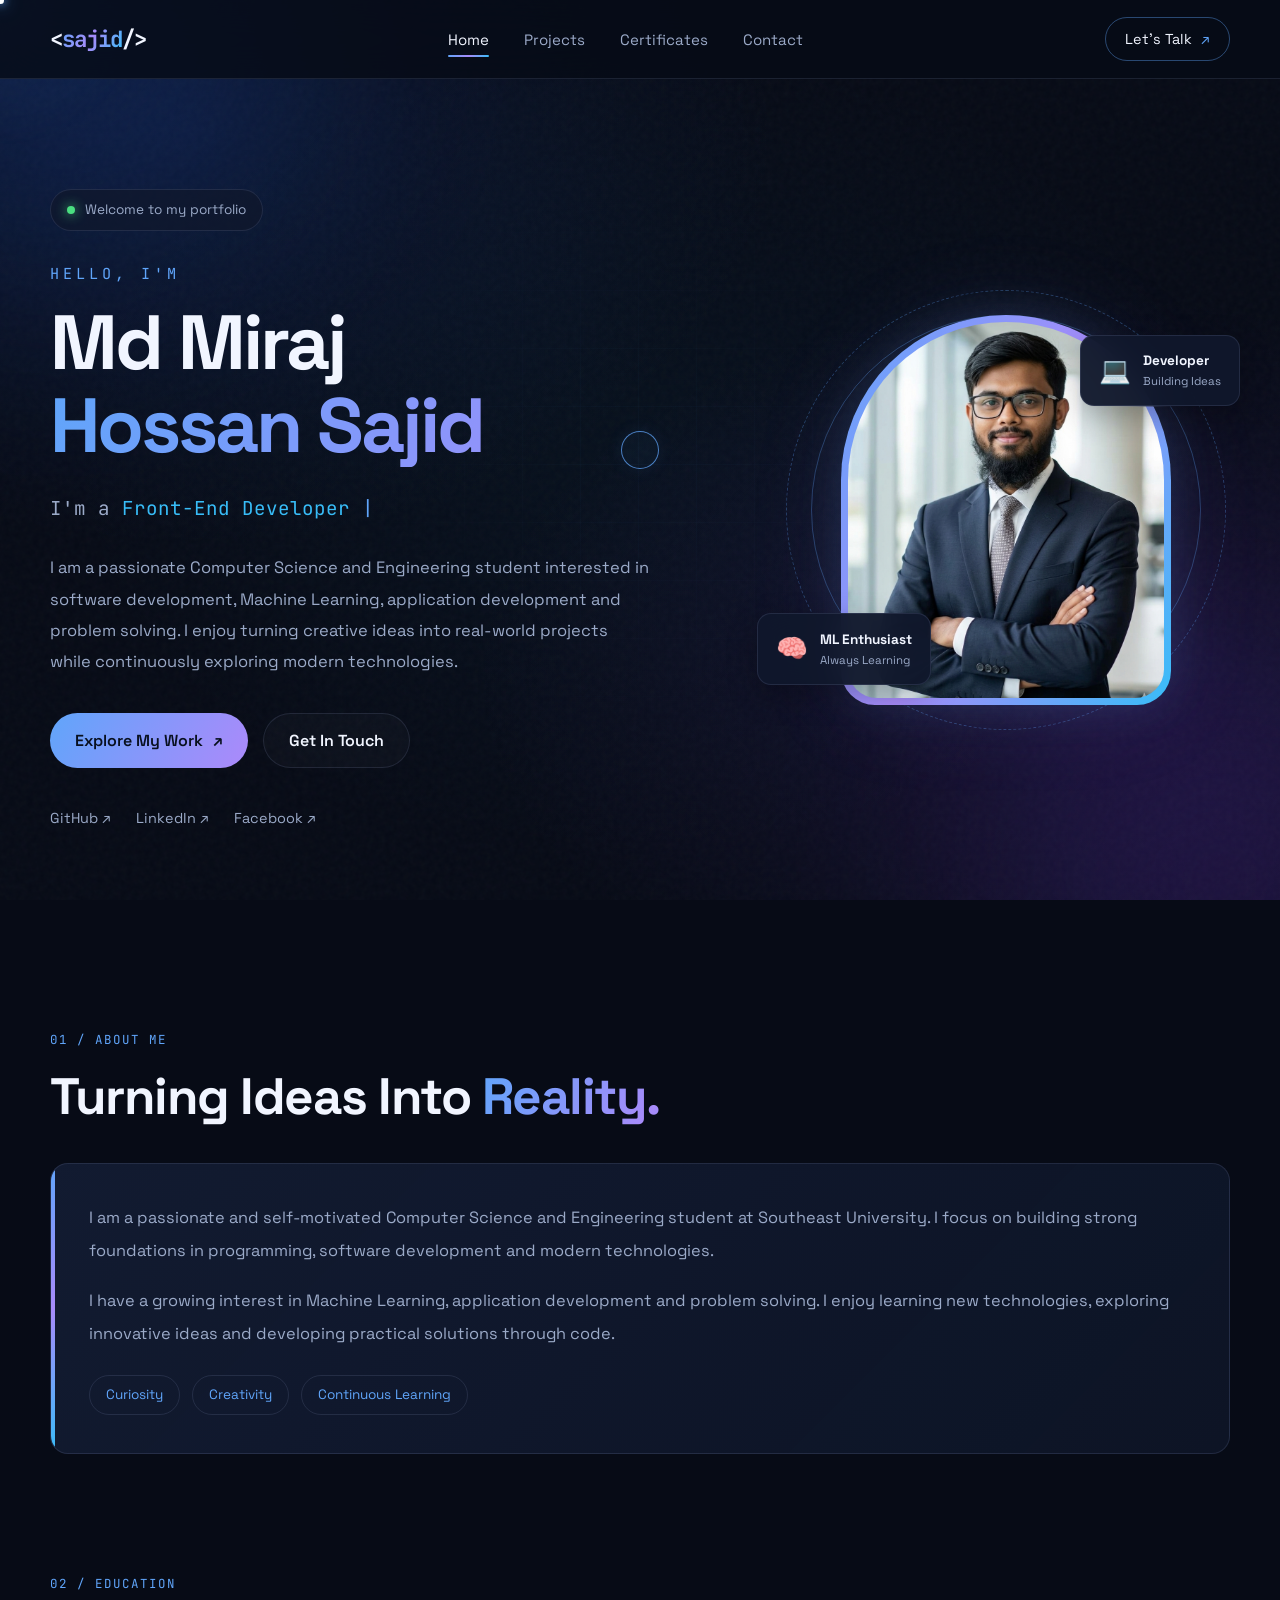
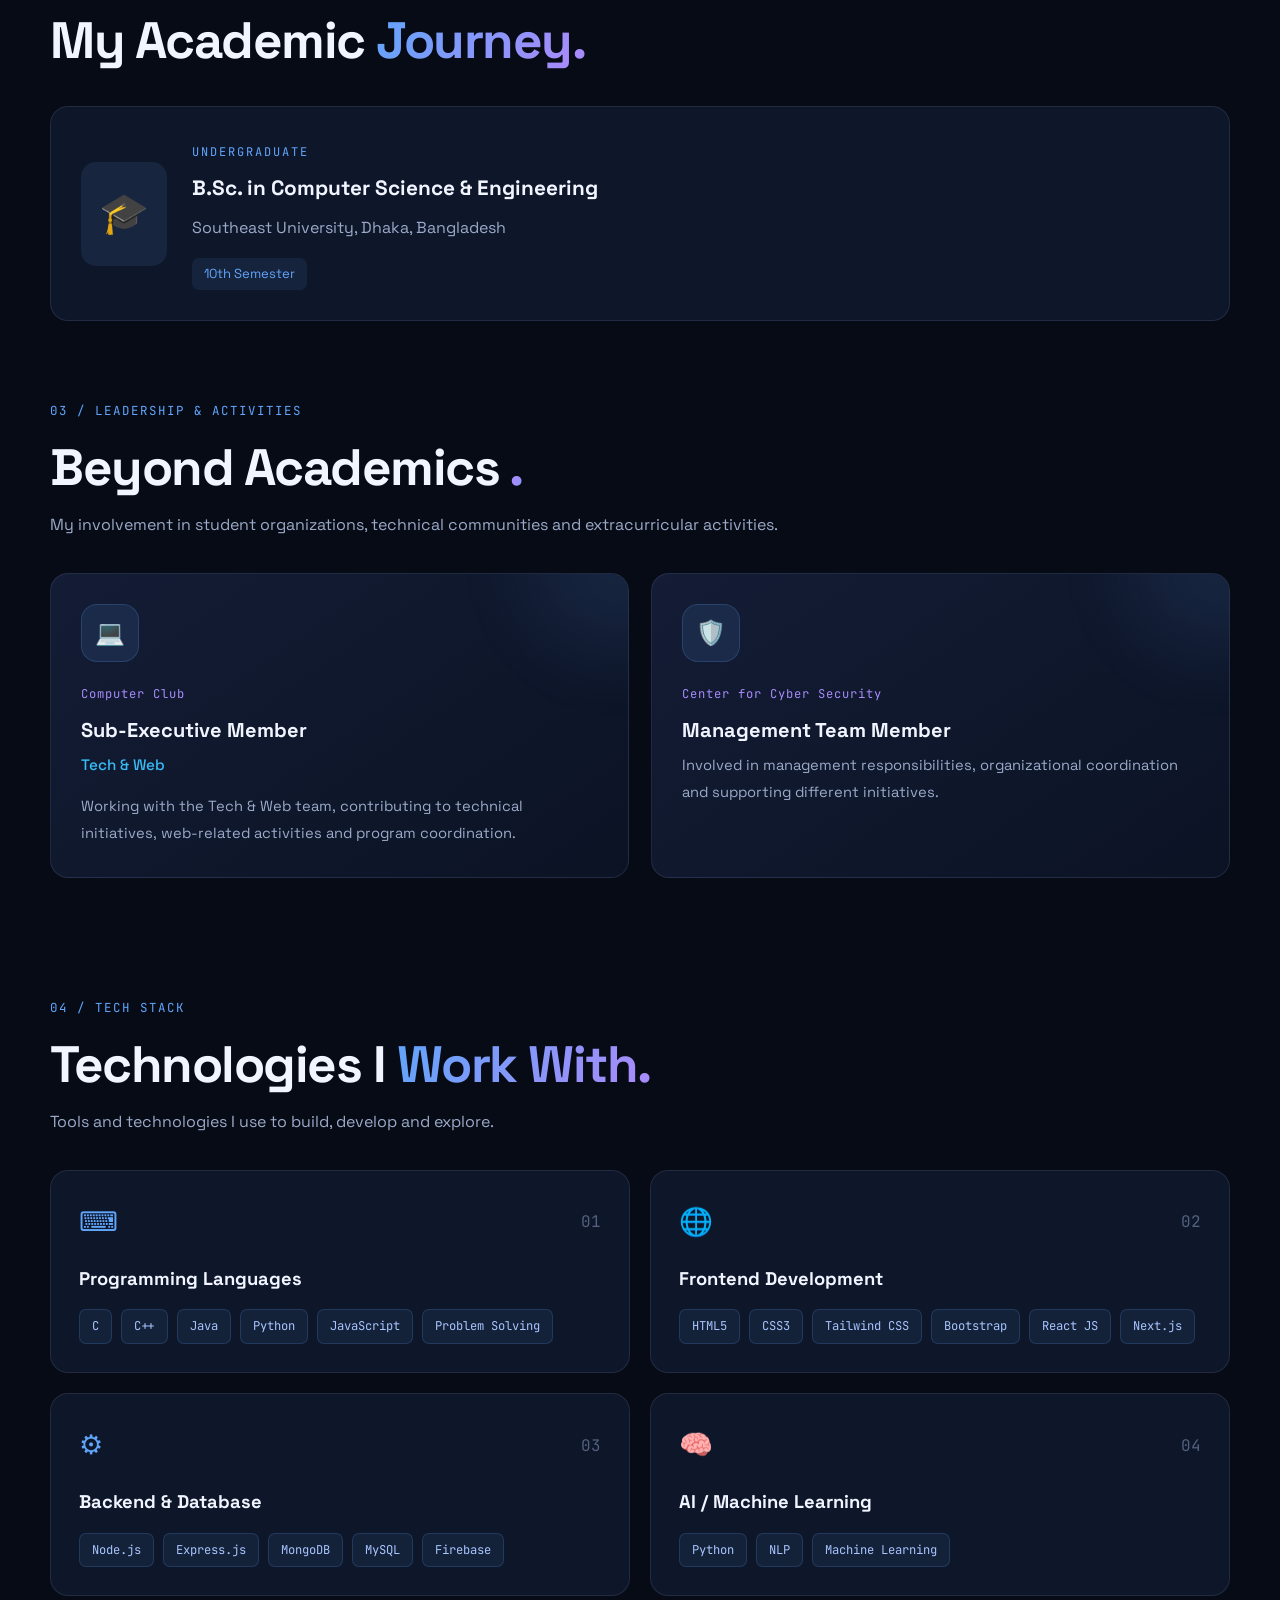
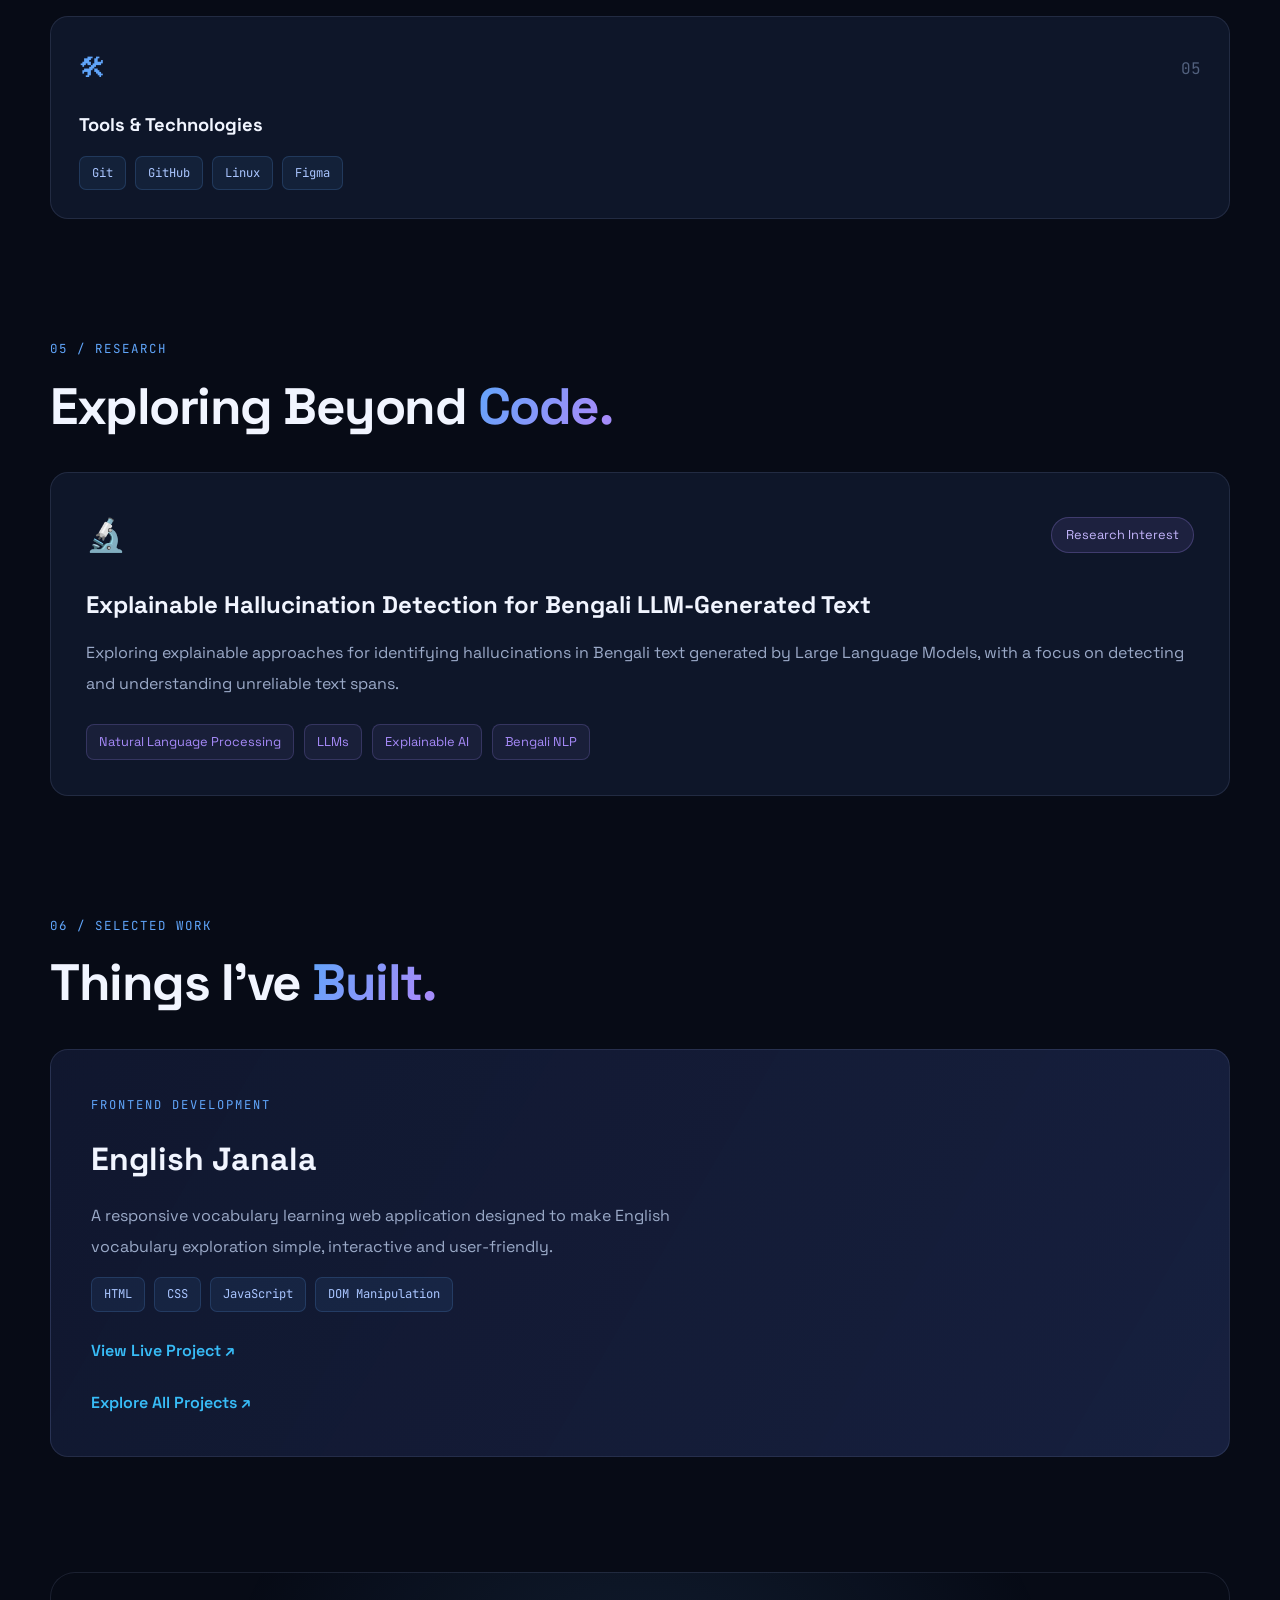
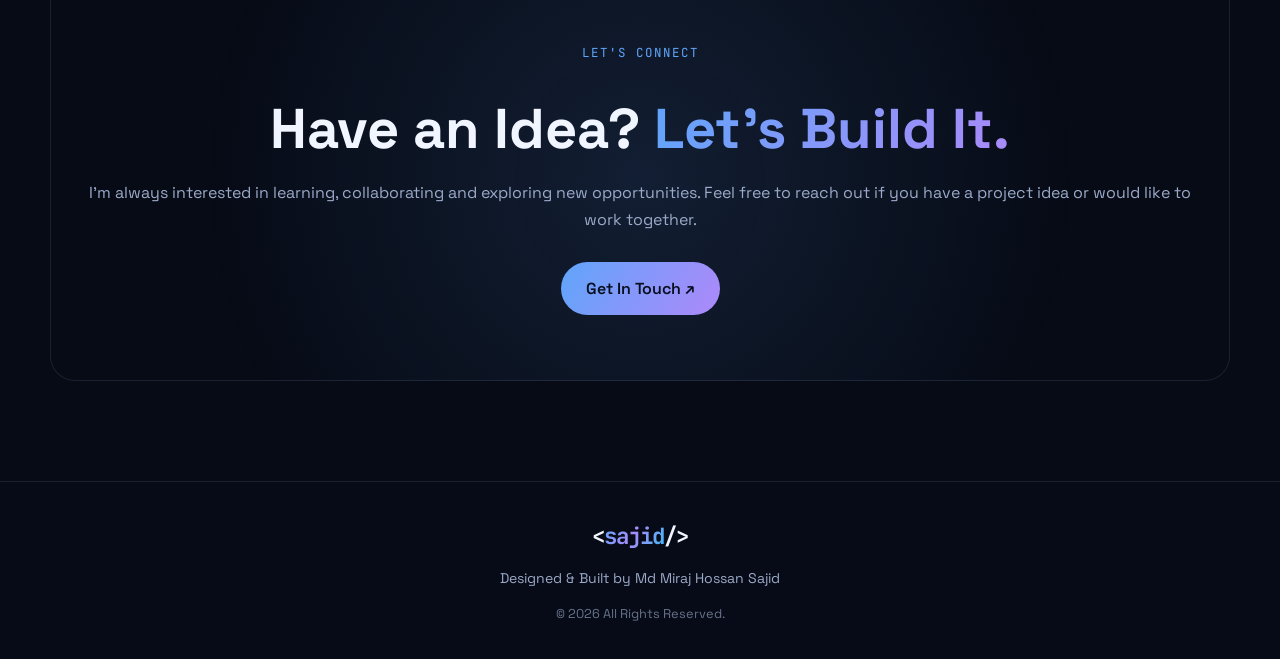
==== commit 893dba03: "updated new features" ====
--- a/index.html
+++ b/index.html
@@ -280,8 +280,7 @@
 
                     <div class="education-meta">
 
-                        <span>9th Semester</span>
-                        <span>CGPA: 3.78</span>
+                        <span>10th Semester</span>
 
                     </div>
 
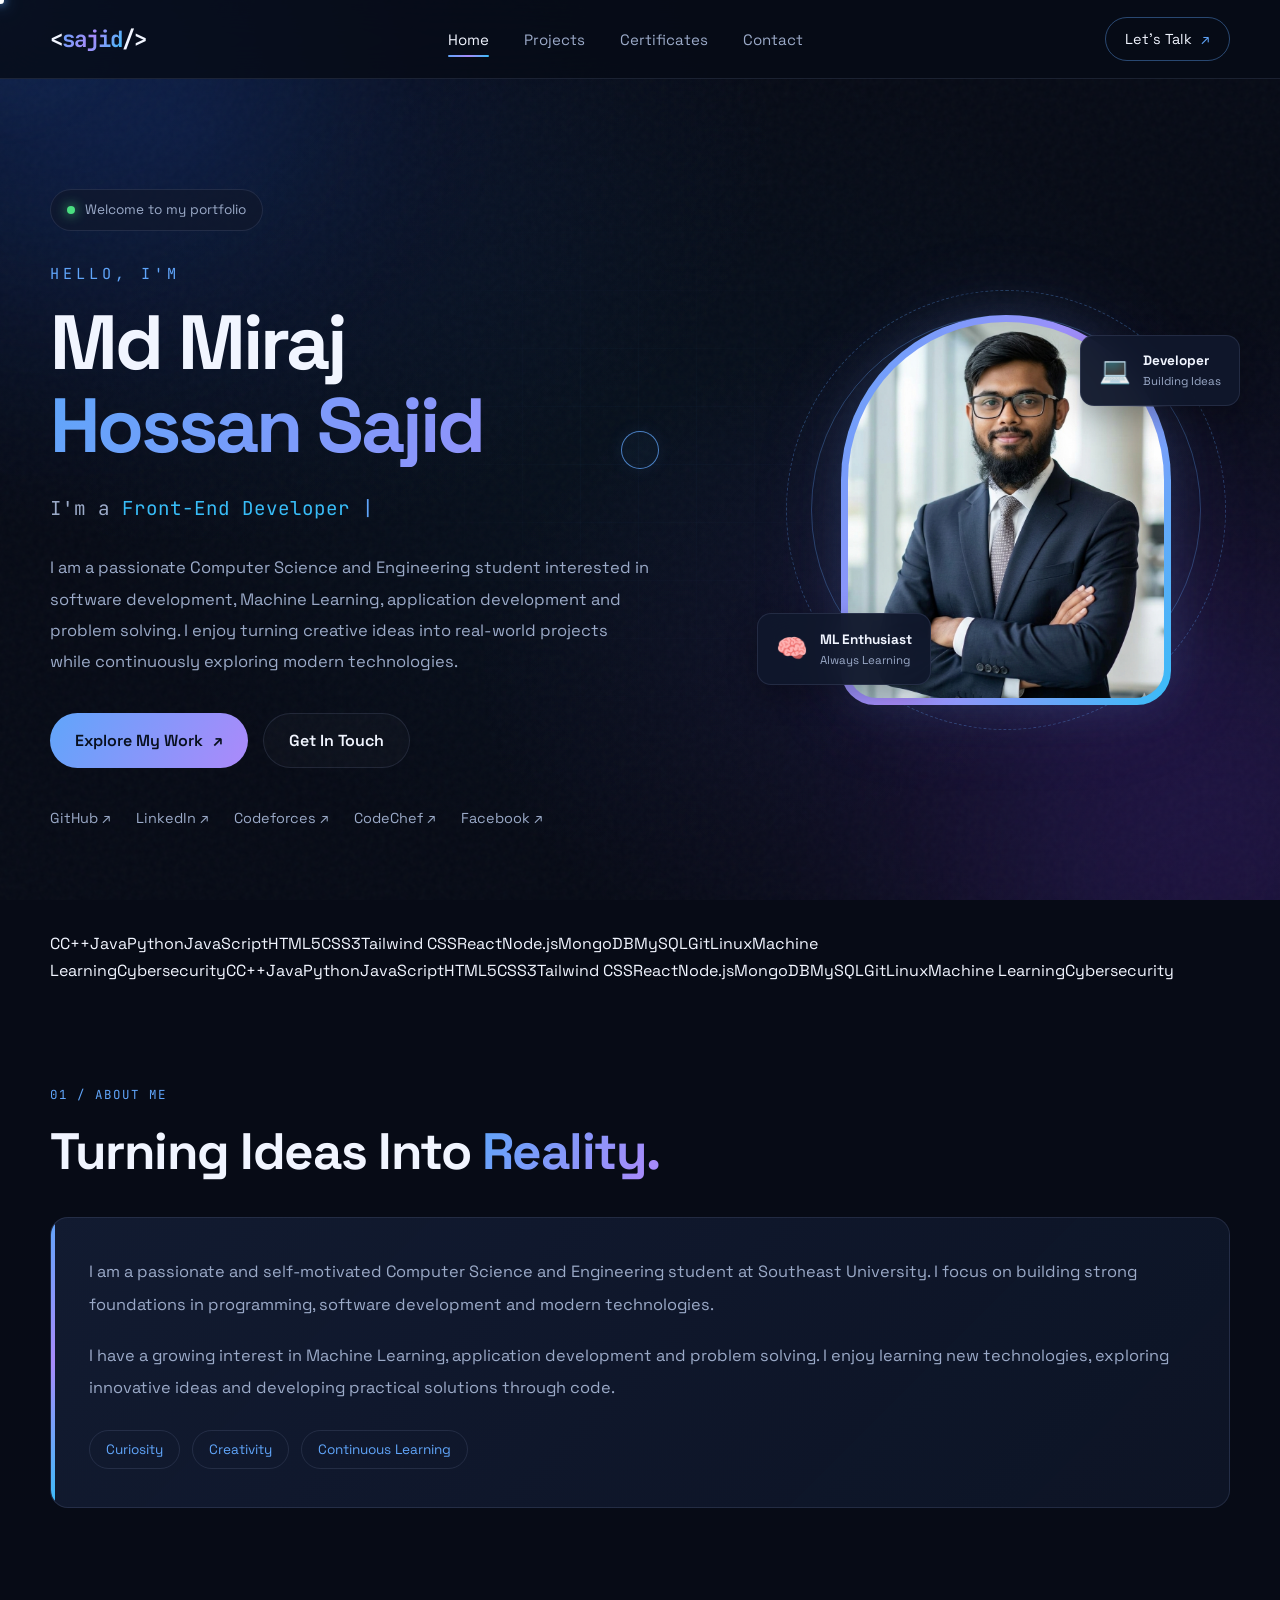
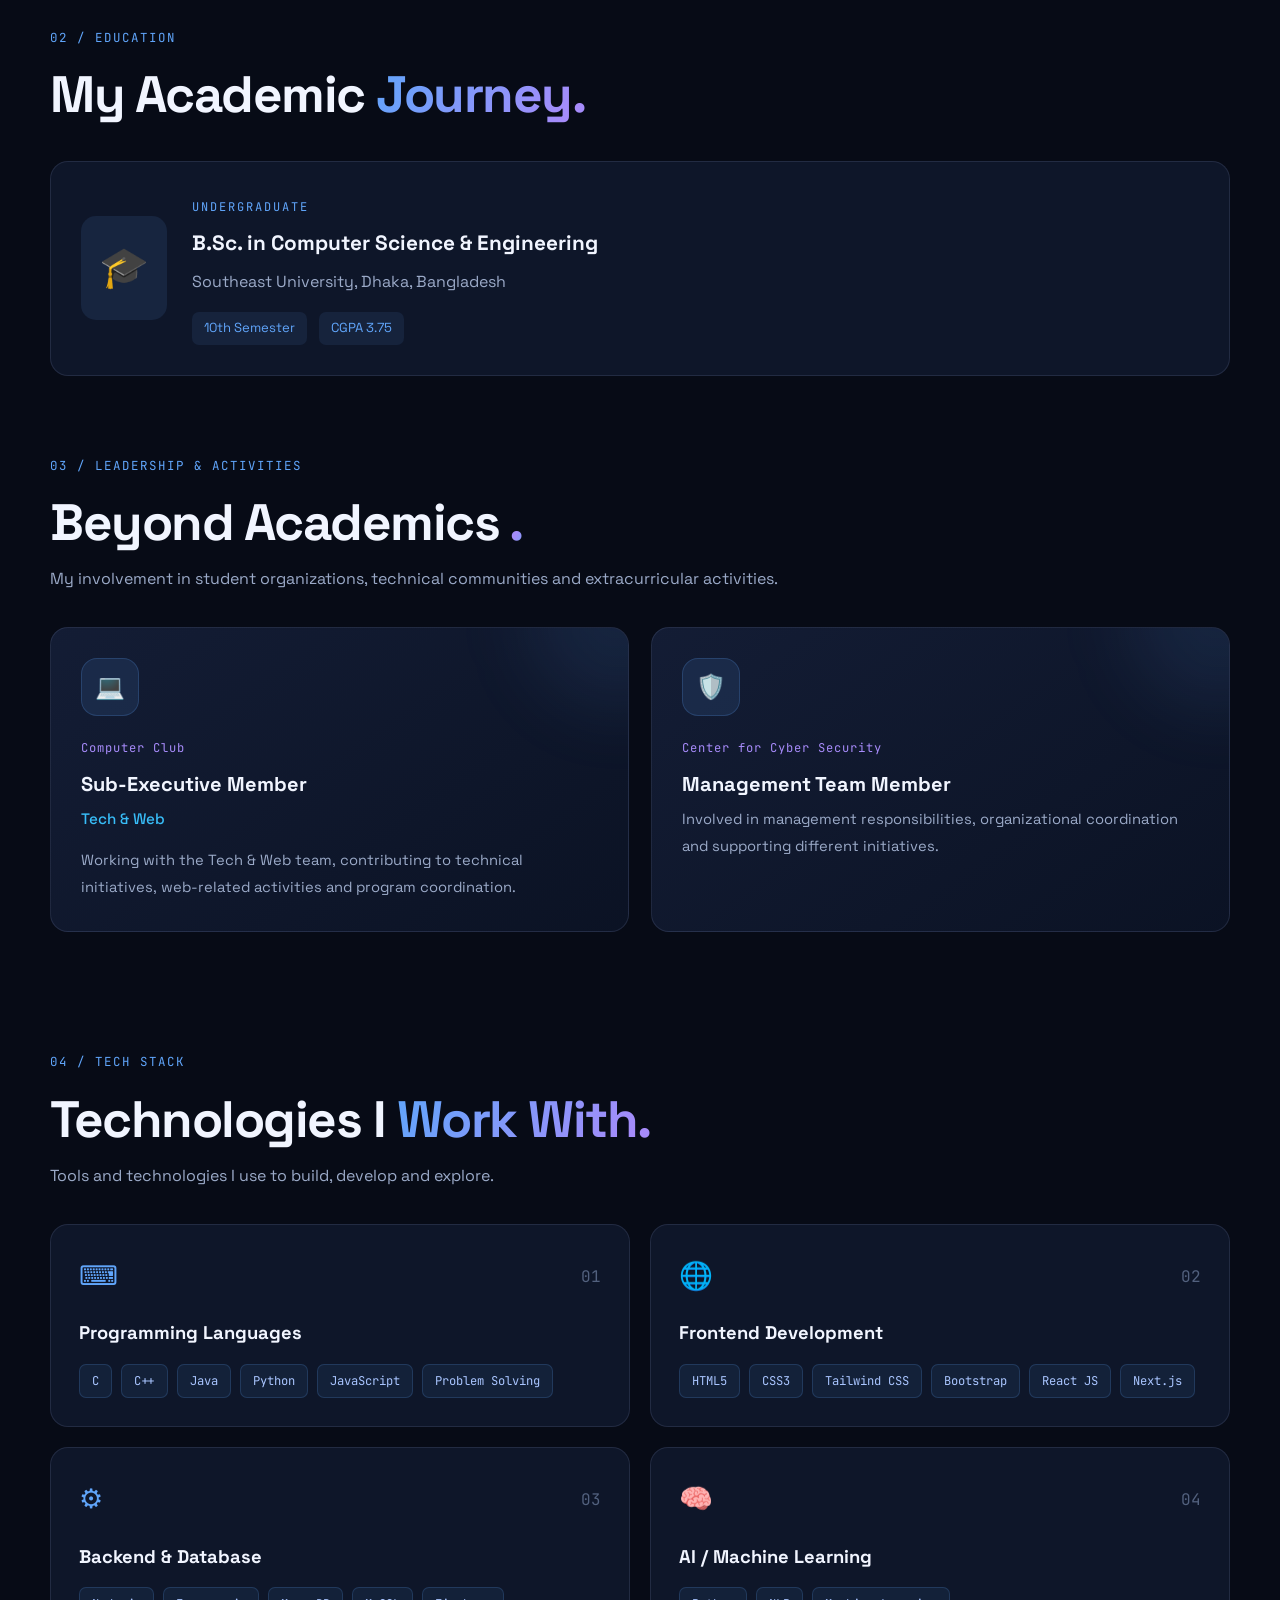
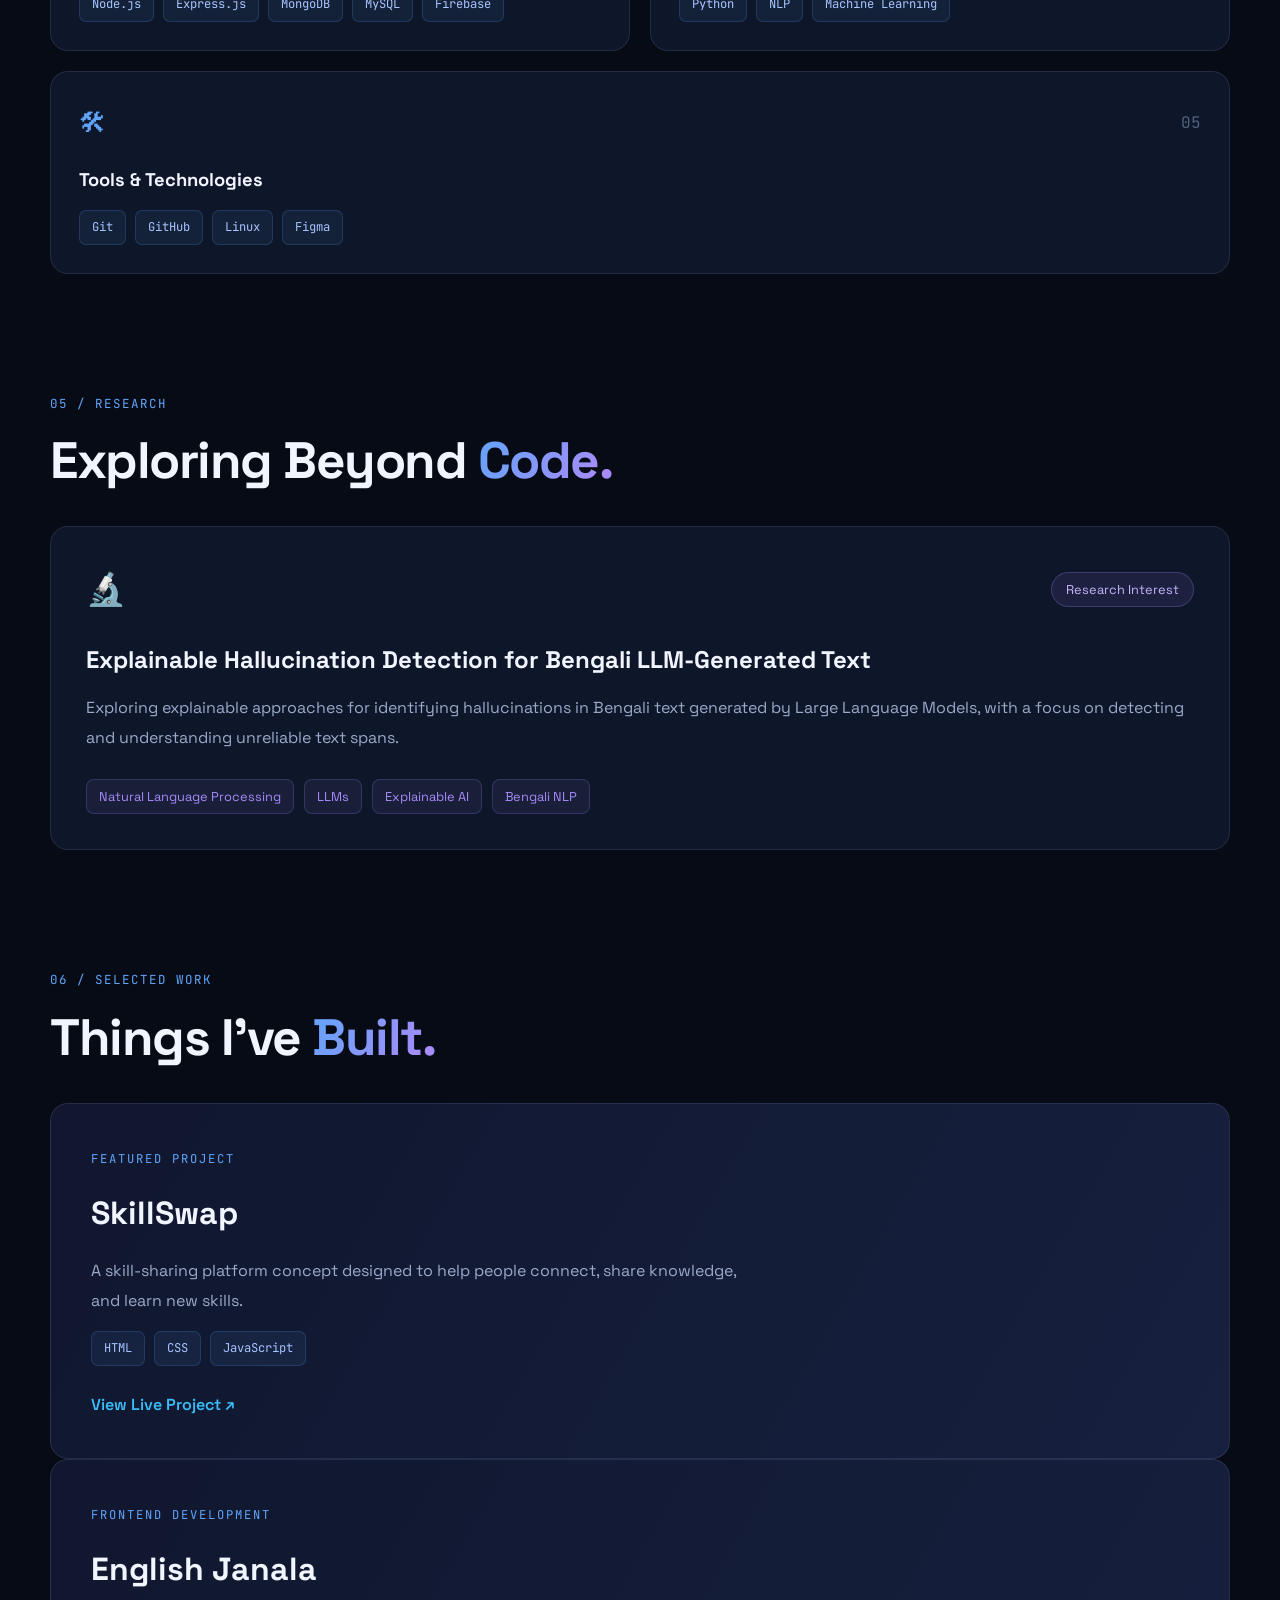
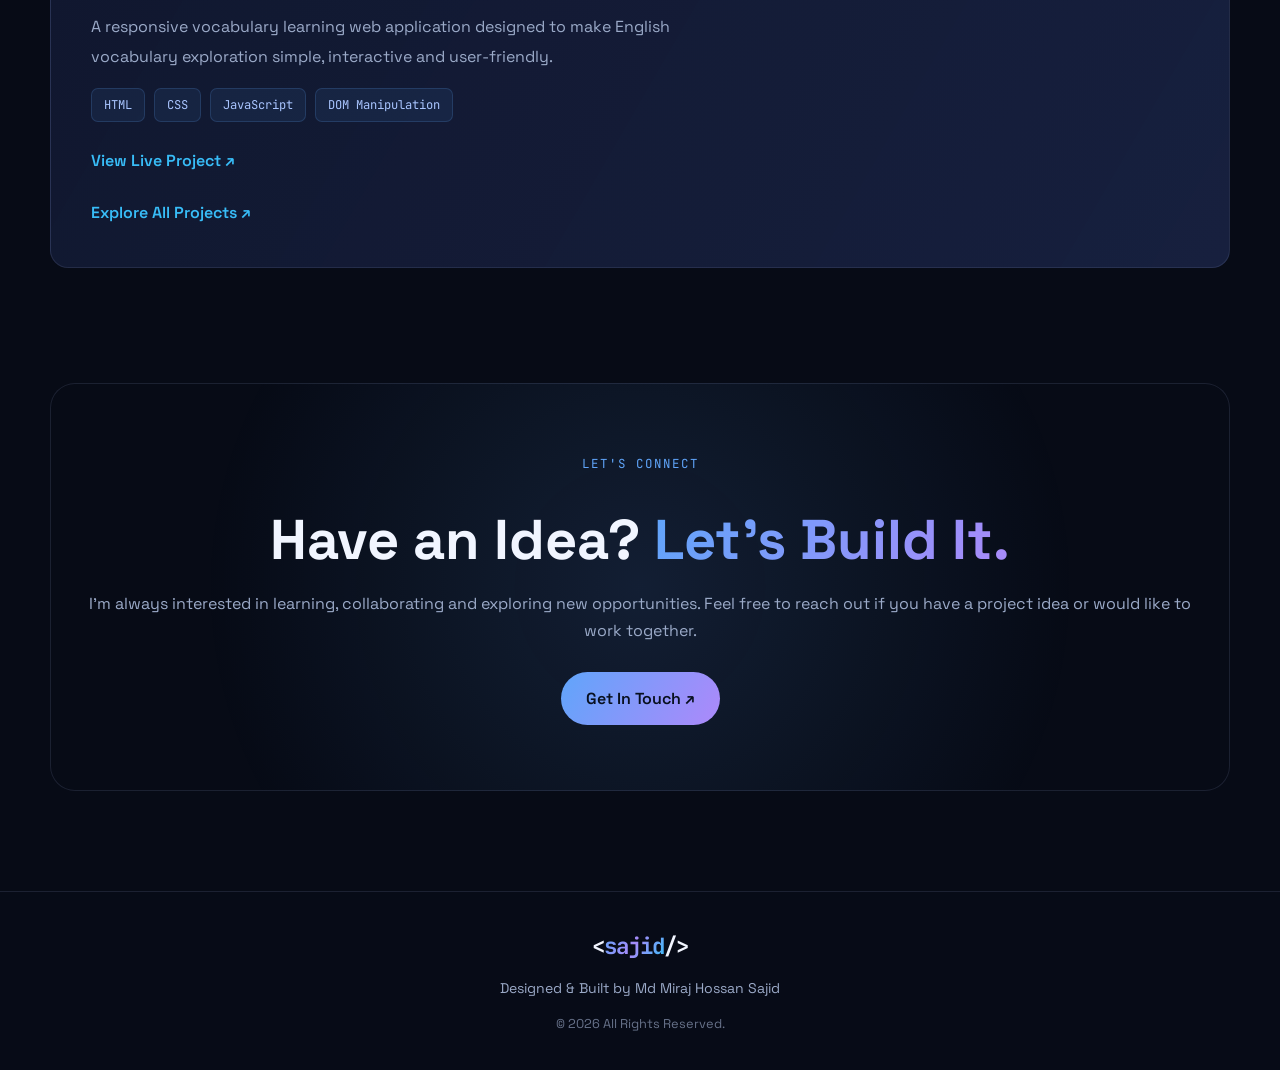
==== commit 59f2f3f2: "updated new feature" ====
--- a/index.html
+++ b/index.html
@@ -16,6 +16,10 @@
     <meta name="theme-color" content="#080c18">
 
     <title>Miraj Hossan Sajid | Portfolio</title>
+    <link rel="icon"
+        href="data:image/svg+xml,%3Csvg xmlns=%27http://www.w3.org/2000/svg%27 viewBox=%270 0 100 100%27%3E%3Crect width=%27100%27 height=%27100%27 rx=%2722%27 fill=%27%23070b16%27/%3E%3Ctext x=%2750%27 y=%2768%27 font-size=%2760%27 text-anchor=%27middle%27 fill=%27%2360a5fa%27 font-family=%27monospace%27 font-weight=%27700%27%3ES%3C/text%3E%3C/svg%3E">
+    <meta property="og:title" content="Miraj Hossan Sajid | Portfolio">
+    <meta property="og:type" content="website">
 
     <!-- Google Fonts -->
     <link rel="preconnect" href="https://fonts.googleapis.com">
@@ -74,7 +78,7 @@
 
             </ul>
 
-            <a href="contact.html" class="nav-contact">
+            <a href="mailto:mdmirajhossansajidpc@gmail.com?subject=Portfolio%20inquiry" class="nav-contact">
                 Let's Talk <span>↗</span>
             </a>
 
@@ -157,6 +161,15 @@
                         LinkedIn ↗
                     </a>
 
+                    <a href="https://codeforces.com/profile/Paradoxical_Sajid" target="_blank"
+                        rel="noopener noreferrer">
+                        Codeforces ↗
+                    </a>
+
+                    <a href="https://www.codechef.com/users/md_sajid" target="_blank" rel="noopener noreferrer">
+                        CodeChef ↗
+                    </a>
+
                     <a href="https://www.facebook.com/mirajhossain.sajid" target="_blank" rel="noopener noreferrer">
                         Facebook ↗
                     </a>
@@ -205,6 +218,16 @@
 
         </section>
 
+
+        <!-- TECH MARQUEE -->
+        <div class="tech-marquee" aria-hidden="true">
+            <div class="marquee-track">
+                <span>C</span><span>C++</span><span>Java</span><span>Python</span><span>JavaScript</span><span>HTML5</span><span>CSS3</span><span>Tailwind
+                    CSS</span><span>React</span><span>Node.js</span><span>MongoDB</span><span>MySQL</span><span>Git</span><span>Linux</span><span>Machine
+                    Learning</span><span>Cybersecurity</span><span>C</span><span>C++</span><span>Java</span><span>Python</span><span>JavaScript</span><span>HTML5</span><span>CSS3</span><span>Tailwind
+                    CSS</span><span>React</span><span>Node.js</span><span>MongoDB</span><span>MySQL</span><span>Git</span><span>Linux</span><span>Machine
+                    Learning</span><span>Cybersecurity</span></div>
+        </div>
 
         <!-- ABOUT SECTION -->
         <section class="about-section section-container" id="about">
@@ -281,6 +304,7 @@
                     <div class="education-meta">
 
                         <span>10th Semester</span>
+                        <span>CGPA 3.75</span>
 
                     </div>
 
@@ -582,6 +606,36 @@
                 <div class="project-preview-content">
 
                     <span class="project-category">
+                        FEATURED PROJECT
+                    </span>
+
+                    <h3>SkillSwap</h3>
+
+                    <p>
+                        A skill-sharing platform concept designed to help
+                        people connect, share knowledge, and learn new skills.
+                    </p>
+
+                    <div class="tags">
+                        <span>HTML</span>
+                        <span>CSS</span>
+                        <span>JavaScript</span>
+                    </div>
+
+                    <a href="https://mdmirajhossansajid.github.io/SkillSwapp/" class="project-link" target="_blank"
+                        rel="noopener noreferrer">
+                        View Live Project ↗
+                    </a>
+
+                </div>
+
+            </div>
+
+            <div class="project-preview-card spotlight-card reveal">
+
+                <div class="project-preview-content">
+
+                    <span class="project-category">
                         FRONTEND DEVELOPMENT
                     </span>
 
@@ -680,4 +734,4 @@
 
 </body>
 
-</html>
+</html>
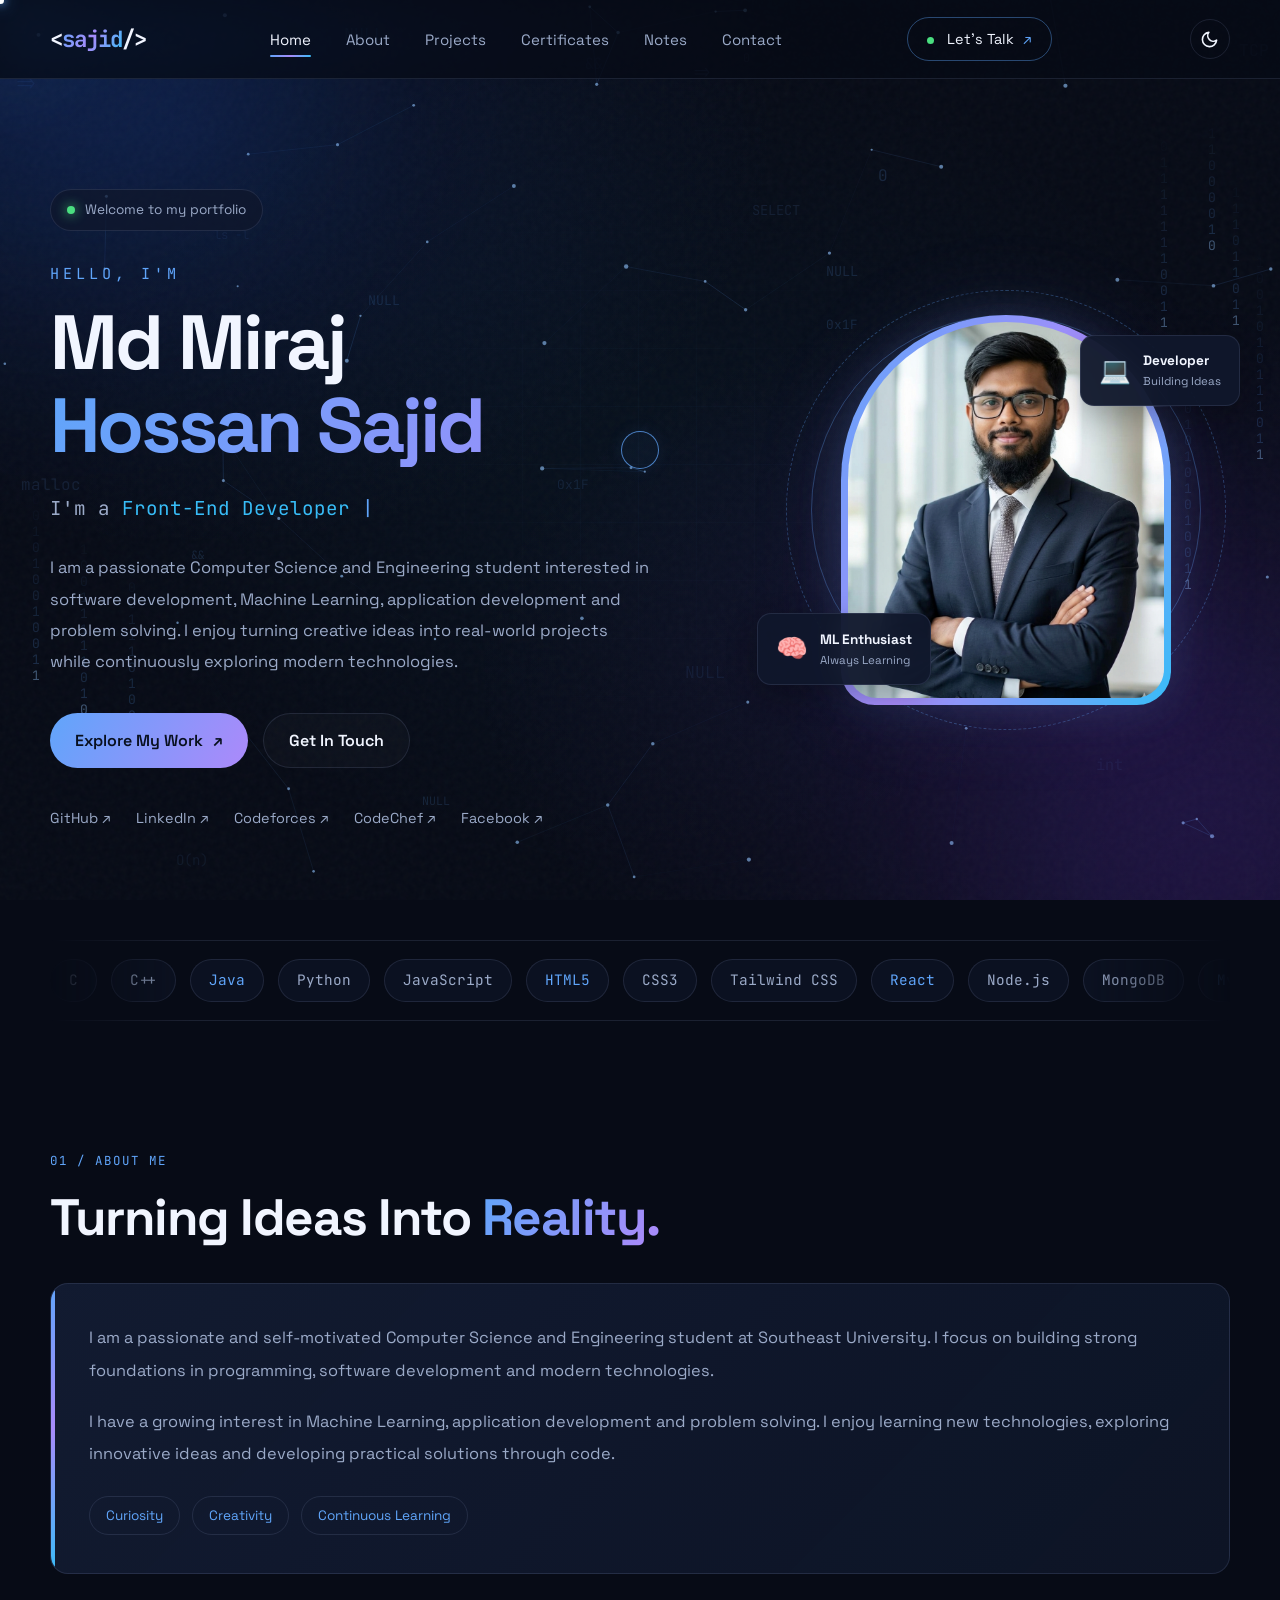
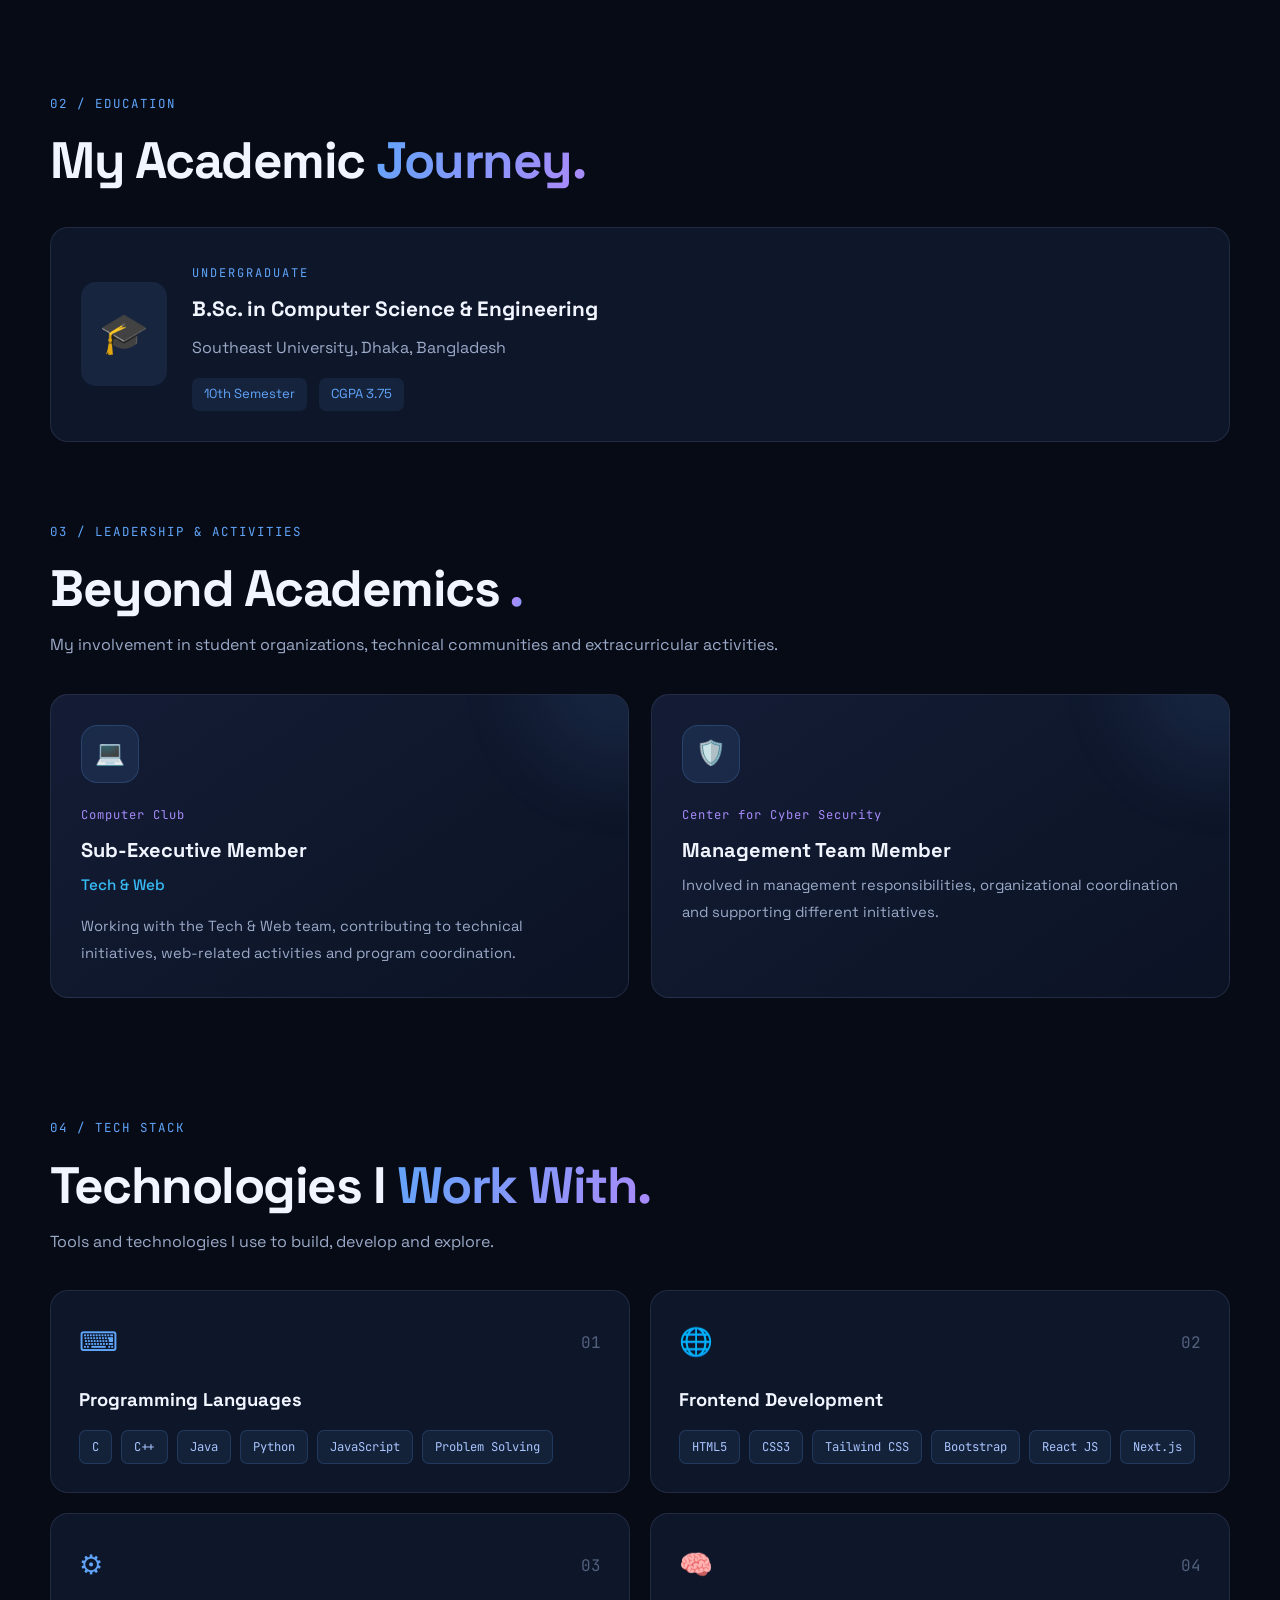
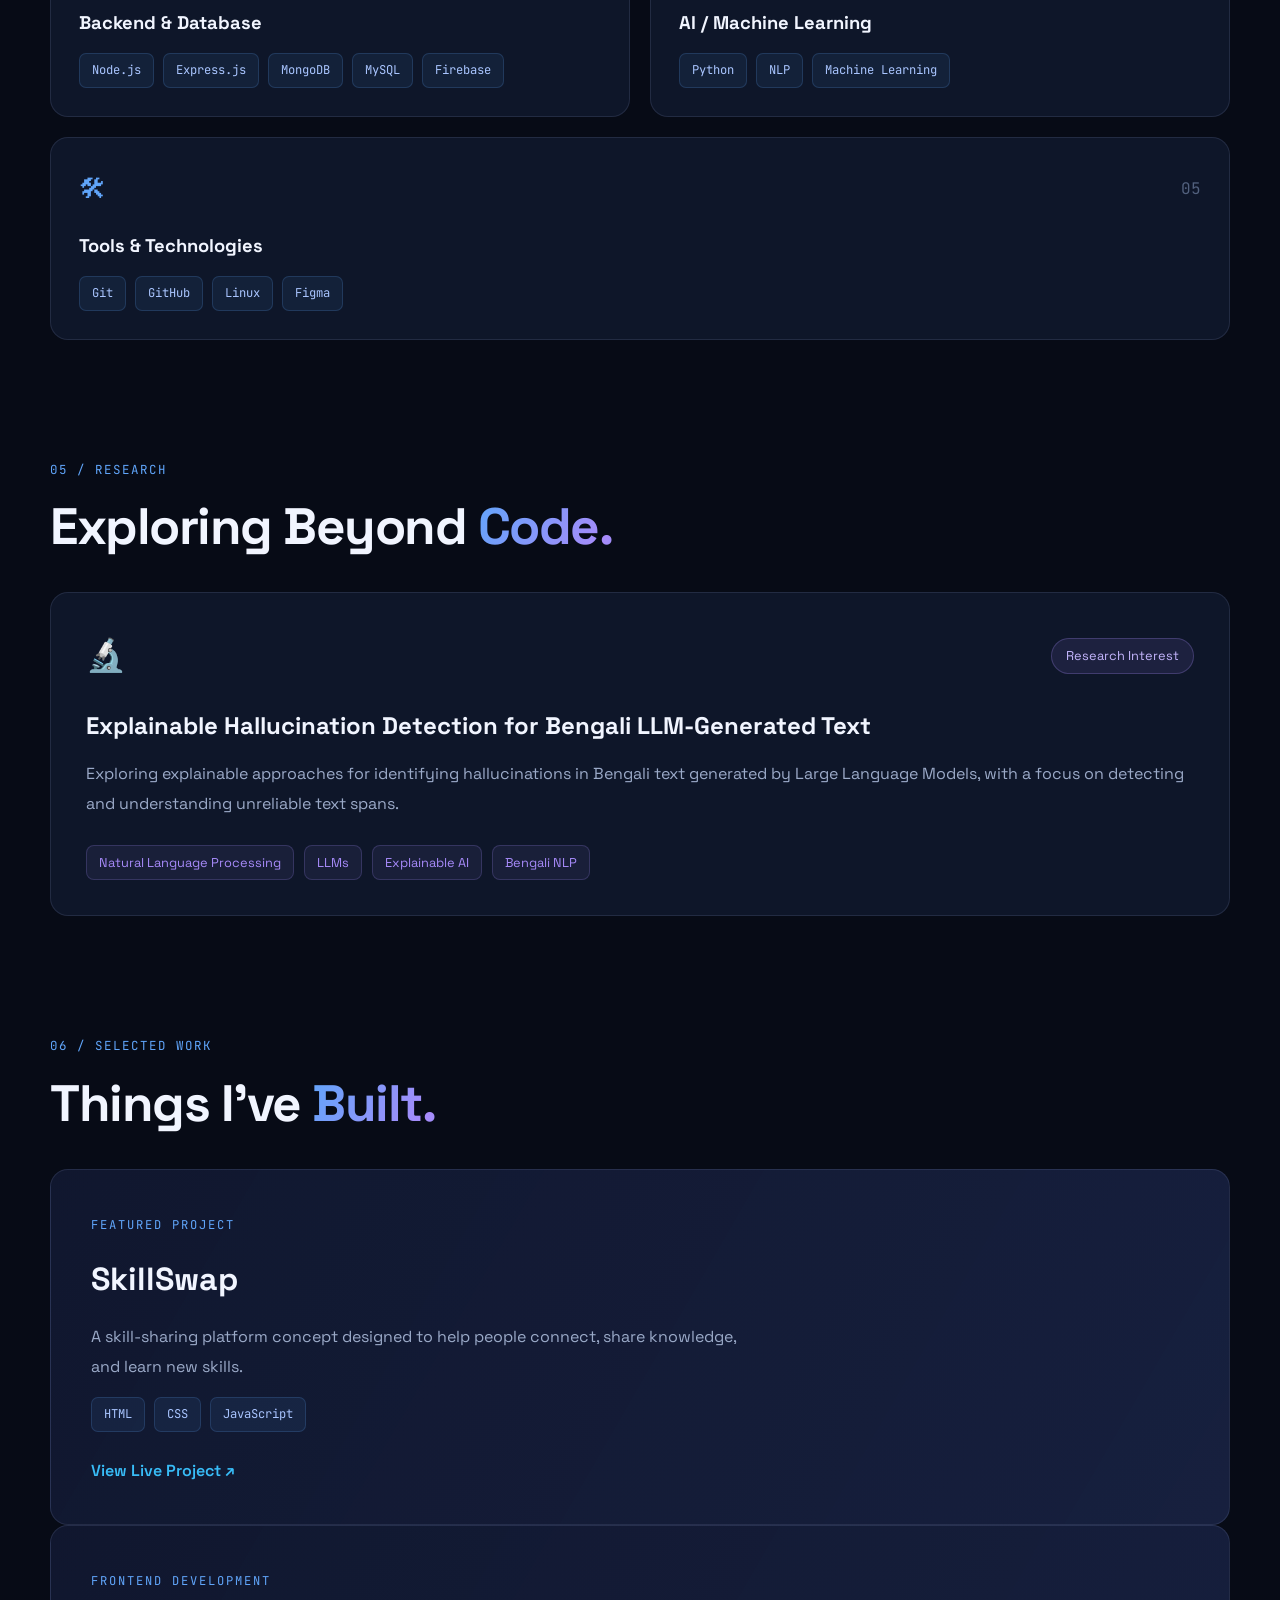
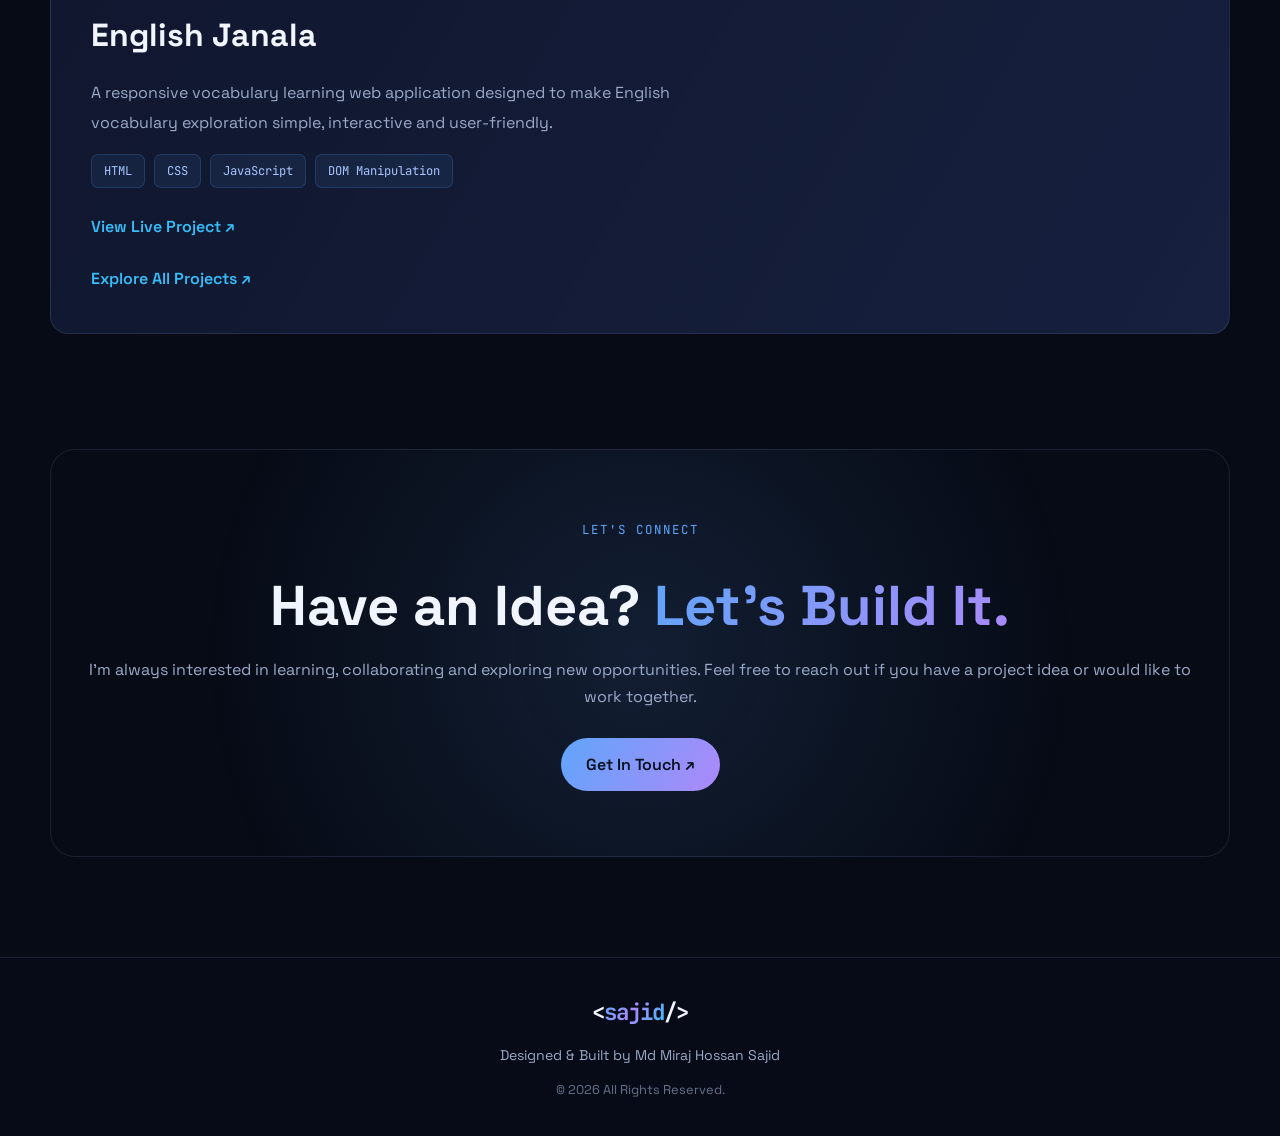
==== commit e4693d4e: "added new features and updated" ====
--- a/index.html
+++ b/index.html
@@ -30,6 +30,7 @@
         rel="stylesheet">
 
     <!-- Main CSS -->
+    <script>try { var t = localStorage.getItem('theme'); document.documentElement.dataset.theme = (t === 'light' || t === 'dark') ? t : 'dark' } catch (e) { document.documentElement.dataset.theme = 'dark' }</script>
     <link rel="stylesheet" href="style.css">
 
 </head>
@@ -65,11 +66,19 @@
                 </li>
 
                 <li>
+                    <a href="index.html#about" class="nav-link">About</a>
+                </li>
+
+                <li>
                     <a href="projects.html" class="nav-link">Projects</a>
                 </li>
 
                 <li>
                     <a href="certificates.html" class="nav-link">Certificates</a>
+                </li>
+
+                <li>
+                    <a href="notes.html" class="nav-link">Notes</a>
                 </li>
 
                 <li>
@@ -226,7 +235,8 @@
                     CSS</span><span>React</span><span>Node.js</span><span>MongoDB</span><span>MySQL</span><span>Git</span><span>Linux</span><span>Machine
                     Learning</span><span>Cybersecurity</span><span>C</span><span>C++</span><span>Java</span><span>Python</span><span>JavaScript</span><span>HTML5</span><span>CSS3</span><span>Tailwind
                     CSS</span><span>React</span><span>Node.js</span><span>MongoDB</span><span>MySQL</span><span>Git</span><span>Linux</span><span>Machine
-                    Learning</span><span>Cybersecurity</span></div>
+                    Learning</span><span>Cybersecurity</span>
+            </div>
         </div>
 
         <!-- ABOUT SECTION -->
--- a/style.css
+++ b/style.css
@@ -2042,4 +2042,1538 @@
         opacity: 1;
         transform: none;
     }
+}
+
+/* =========================================
+   ENHANCEMENTS (v2): motion + polish
+========================================= */
+.scroll-progress {
+    position: fixed;
+    top: 0;
+    left: 0;
+    width: 100%;
+    height: 3px;
+    background: var(--gradient);
+    transform: scaleX(0);
+    transform-origin: 0 50%;
+    z-index: 2000;
+    pointer-events: none
+}
+
+.nav-container {
+    transition: padding .3s ease
+}
+
+.navbar {
+    transition: background .3s ease, box-shadow .3s ease
+}
+
+.navbar.scrolled {
+    background: rgba(7, 11, 22, .95);
+    box-shadow: 0 12px 40px rgba(0, 0, 0, .4)
+}
+
+.navbar.scrolled .nav-container {
+    padding-top: 11px;
+    padding-bottom: 11px
+}
+
+/* page enter / leave */
+body {
+    animation: pageIn .6s ease both
+}
+
+body.leaving {
+    opacity: 0;
+    transition: opacity .22s ease
+}
+
+@keyframes pageIn {
+    from {
+        opacity: 0
+    }
+
+    to {
+        opacity: 1
+    }
+}
+
+/* hero: staggered entrance */
+.hero-content>* {
+    opacity: 0;
+    transform: translateY(26px);
+    animation: heroIn .85s cubic-bezier(.2, .7, .2, 1) forwards
+}
+
+.hero-content>*:nth-child(1) {
+    animation-delay: .1s
+}
+
+.hero-content>*:nth-child(2) {
+    animation-delay: .2s
+}
+
+.hero-content>*:nth-child(3) {
+    animation-delay: .32s
+}
+
+.hero-content>*:nth-child(4) {
+    animation-delay: .44s
+}
+
+.hero-content>*:nth-child(5) {
+    animation-delay: .56s
+}
+
+.hero-content>*:nth-child(6) {
+    animation-delay: .68s
+}
+
+.hero-content>*:nth-child(7) {
+    animation-delay: .8s
+}
+
+.hero-image-area {
+    position: relative;
+    opacity: 0;
+    animation: heroIn 1s .3s cubic-bezier(.2, .7, .2, 1) forwards
+}
+
+.hero-image-area::before {
+    content: "";
+    position: absolute;
+    inset: 8%;
+    background: radial-gradient(circle, rgba(96, 165, 250, .3), rgba(167, 139, 250, .12) 45%, transparent 70%);
+    filter: blur(36px);
+    z-index: -1;
+    animation: glowPulse 5s ease-in-out infinite
+}
+
+@keyframes heroIn {
+    to {
+        opacity: 1;
+        transform: none
+    }
+}
+
+@keyframes glowPulse {
+    50% {
+        opacity: .55;
+        transform: scale(1.1)
+    }
+}
+
+/* orbs react to mouse (uses `translate`, so it never fights existing transforms) */
+.gradient-orb {
+    transition: translate .9s ease-out
+}
+
+.orb-one {
+    translate: calc(var(--px, 0)*38px) calc(var(--py, 0)*38px)
+}
+
+.orb-two {
+    translate: calc(var(--px, 0)*-46px) calc(var(--py, 0)*-30px)
+}
+
+/* cards: lift + glow */
+.project-card,
+.certificate-card,
+.skill-card,
+.contact-card,
+.competitive-card,
+.education-card,
+.research-card,
+.about-card {
+    transition: translate .35s cubic-bezier(.2, .7, .2, 1), box-shadow .35s ease, border-color .35s ease, opacity .7s ease, transform .7s ease
+}
+
+.project-card:hover,
+.certificate-card:hover,
+.skill-card:hover,
+.contact-card:hover,
+.competitive-card:hover,
+.education-card:hover,
+.research-card:hover {
+    translate: 0 -7px;
+    border-color: rgba(96, 165, 250, .45);
+    box-shadow: 0 22px 55px rgba(0, 0, 0, .4), 0 0 40px rgba(96, 165, 250, .12)
+}
+
+.btn,
+.nav-contact,
+.project-button {
+    transition: translate .25s ease-out, box-shadow .3s ease, background .3s ease, border-color .3s ease
+}
+
+.btn:active,
+.project-button:active {
+    scale: .96
+}
+
+.btn-primary:hover {
+    box-shadow: 0 14px 40px rgba(96, 165, 250, .38)
+}
+
+/* tech marquee */
+.tech-marquee {
+    overflow: hidden;
+    margin: 10px 0 30px;
+    padding: 18px 0;
+    border-block: 1px solid var(--line);
+    -webkit-mask-image: linear-gradient(90deg, transparent, #000 12%, #000 88%, transparent);
+    mask-image: linear-gradient(90deg, transparent, #000 12%, #000 88%, transparent)
+}
+
+.marquee-track {
+    display: flex;
+    gap: 14px;
+    width: max-content;
+    animation: marquee 38s linear infinite
+}
+
+.tech-marquee:hover .marquee-track {
+    animation-play-state: paused
+}
+
+.marquee-track span {
+    font-family: 'JetBrains Mono', monospace;
+    font-size: .9rem;
+    padding: 8px 18px;
+    border: 1px solid var(--line);
+    border-radius: 999px;
+    color: var(--muted);
+    white-space: nowrap;
+    background: rgba(16, 25, 45, .5)
+}
+
+.marquee-track span:nth-child(3n) {
+    color: var(--accent)
+}
+
+@keyframes marquee {
+    to {
+        transform: translateX(-50%)
+    }
+}
+
+/* back to top */
+.to-top {
+    position: fixed;
+    right: 24px;
+    bottom: 24px;
+    width: 46px;
+    height: 46px;
+    border-radius: 50%;
+    border: 1px solid var(--line);
+    background: rgba(16, 25, 45, .9);
+    color: var(--text);
+    font-size: 1.2rem;
+    cursor: pointer;
+    opacity: 0;
+    translate: 0 14px;
+    pointer-events: none;
+    transition: .3s;
+    z-index: 900;
+    backdrop-filter: blur(10px)
+}
+
+.to-top.show {
+    opacity: 1;
+    translate: 0 0;
+    pointer-events: auto
+}
+
+.to-top:hover {
+    border-color: var(--accent);
+    box-shadow: 0 0 24px rgba(96, 165, 250, .35)
+}
+
+@media(prefers-reduced-motion:reduce) {
+
+    .hero-content>*,
+    .hero-image-area {
+        opacity: 1;
+        transform: none;
+        animation: none
+    }
+
+    .marquee-track {
+        animation: none
+    }
+}
+
+
+/* =========================================
+   CONTACT FORM + LET'S TALK (v2.1)
+========================================= */
+.message-section {
+    max-width: 780px;
+    margin: 0 auto;
+    padding: 40px 0 10px
+}
+
+.contact-form {
+    position: relative;
+    display: grid;
+    gap: 18px;
+    padding: 32px;
+    background: var(--panel);
+    border: 1px solid var(--line);
+    border-radius: var(--radius)
+}
+
+.contact-form label {
+    display: grid;
+    gap: 8px;
+    font-size: .85rem;
+    color: var(--muted);
+    font-weight: 500
+}
+
+.form-row {
+    display: grid;
+    grid-template-columns: 1fr 1fr;
+    gap: 18px
+}
+
+.contact-form input,
+.contact-form textarea {
+    width: 100%;
+    font: inherit;
+    font-size: 1rem;
+    color: var(--text);
+    background: rgba(7, 11, 22, .65);
+    border: 1px solid var(--line);
+    border-radius: 12px;
+    padding: 13px 15px;
+    outline: 0;
+    resize: vertical;
+    transition: border-color .25s, box-shadow .25s
+}
+
+.contact-form input::placeholder,
+.contact-form textarea::placeholder {
+    color: #5d6b8c
+}
+
+.contact-form input:focus,
+.contact-form textarea:focus {
+    border-color: var(--accent);
+    box-shadow: 0 0 0 4px rgba(96, 165, 250, .15)
+}
+
+.contact-form .hp {
+    position: absolute;
+    left: -9999px;
+    width: 1px;
+    height: 1px;
+    opacity: 0
+}
+
+.form-footer {
+    display: flex;
+    align-items: center;
+    gap: 18px;
+    flex-wrap: wrap
+}
+
+.form-footer button {
+    cursor: pointer;
+    border: 0;
+    font: inherit
+}
+
+.form-footer button:disabled {
+    opacity: .6;
+    cursor: wait
+}
+
+.form-status {
+    font-size: .92rem;
+    color: var(--muted)
+}
+
+.form-status.ok {
+    color: var(--success)
+}
+
+.form-status.err {
+    color: #f87171
+}
+
+@media(max-width:600px) {
+    .form-row {
+        grid-template-columns: 1fr
+    }
+
+    .contact-form {
+        padding: 22px
+    }
+}
+
+.nav-contact::before {
+    content: "";
+    display: inline-block;
+    width: 7px;
+    height: 7px;
+    margin-right: 9px;
+    border-radius: 50%;
+    background: var(--success);
+    animation: ping 2.2s infinite
+}
+
+@keyframes ping {
+    0% {
+        box-shadow: 0 0 0 0 rgba(74, 222, 128, .55)
+    }
+
+    70%,
+    100% {
+        box-shadow: 0 0 0 8px rgba(74, 222, 128, 0)
+    }
+}
+
+/* accessibility: visible keyboard focus */
+:focus-visible {
+    outline: 2px solid var(--accent);
+    outline-offset: 3px;
+    border-radius: 6px
+}
+
+/* =========================================
+   V3 ADDITIONS: theme toggle, CSE background,
+   certificate images, notes page
+========================================= */
+
+/* cursor hover/click classes used by main.js */
+.cursor-outline.hover {
+    width: 58px;
+    height: 58px;
+    margin: -29px 0 0 -29px;
+    border-color: var(--accent-2);
+    background: rgba(167, 139, 250, .08);
+}
+
+.cursor-outline.click {
+    width: 28px;
+    height: 28px;
+    margin: -14px 0 0 -14px;
+}
+
+.sr-only {
+    position: absolute;
+    width: 1px;
+    height: 1px;
+    overflow: hidden;
+    clip: rect(0 0 0 0);
+    white-space: nowrap;
+}
+
+/* ---- CSE canvas background ---- */
+.cse-canvas {
+    position: absolute;
+    inset: 0;
+    width: 100%;
+    height: 100%;
+}
+
+/* ---- Theme toggle button ---- */
+.theme-toggle {
+    display: grid;
+    place-items: center;
+    width: 40px;
+    height: 40px;
+    margin-left: 14px;
+    flex-shrink: 0;
+    border: 1px solid var(--line);
+    border-radius: 50%;
+    background: transparent;
+    color: var(--text);
+    transition: border-color .3s, background .3s, transform .3s;
+}
+
+.theme-toggle:hover {
+    border-color: var(--accent);
+    background: rgba(96, 165, 250, .12);
+}
+
+.theme-toggle svg {
+    width: 19px;
+    height: 19px;
+}
+
+.theme-toggle .i-sun {
+    display: none;
+}
+
+[data-theme="light"] .theme-toggle .i-sun {
+    display: block;
+}
+
+[data-theme="light"] .theme-toggle .i-moon {
+    display: none;
+}
+
+body,
+.navbar,
+.footer,
+.spotlight-card,
+.certificate-card,
+.project-card,
+.note-card {
+    transition-property: background, background-color, border-color, color, box-shadow, transform, opacity, translate;
+}
+
+/* ---- Certificate images ---- */
+.certificate-thumb {
+    position: relative;
+    margin: 0 0 18px;
+    aspect-ratio: 16 / 11;
+    overflow: hidden;
+    border: 1px solid var(--line);
+    border-radius: 12px;
+    background: var(--bg-soft);
+    cursor: zoom-in;
+}
+
+.certificate-thumb.empty {
+    display: none;
+}
+
+.certificate-thumb img {
+    width: 100%;
+    height: 100%;
+    object-fit: cover;
+    transition: transform .5s ease;
+}
+
+.certificate-card:hover .certificate-thumb img {
+    transform: scale(1.05);
+}
+
+.lightbox,
+.viewer {
+    position: fixed;
+    inset: 0;
+    z-index: 3000;
+    display: grid;
+    place-items: center;
+    padding: 24px;
+    background: rgba(3, 6, 14, .82);
+    backdrop-filter: blur(8px);
+    animation: pageIn .25s ease both;
+}
+
+.lightbox img {
+    max-width: min(1100px, 100%);
+    max-height: 88vh;
+    width: auto;
+    border-radius: 12px;
+    box-shadow: 0 30px 90px rgba(0, 0, 0, .55);
+}
+
+.lightbox-close,
+.viewer-close {
+    position: absolute;
+    top: 18px;
+    right: 20px;
+    width: 42px;
+    height: 42px;
+    border: 1px solid var(--line);
+    border-radius: 50%;
+    background: var(--panel-light);
+    color: var(--text);
+    font-size: 1.2rem;
+    cursor: pointer;
+}
+
+.viewer {
+    place-items: stretch;
+    padding: 4vh 4vw;
+}
+
+.viewer-box {
+    display: flex;
+    flex-direction: column;
+    width: 100%;
+    max-width: 1100px;
+    margin: auto;
+    height: 100%;
+    overflow: hidden;
+    border: 1px solid var(--line);
+    border-radius: var(--radius);
+    background: var(--bg-soft);
+}
+
+.viewer-bar {
+    display: flex;
+    align-items: center;
+    justify-content: space-between;
+    gap: 14px;
+    padding: 12px 18px;
+    border-bottom: 1px solid var(--line);
+}
+
+.viewer-bar strong {
+    font-family: 'JetBrains Mono', monospace;
+    font-size: .95rem;
+}
+
+.viewer-bar a {
+    color: var(--hot);
+    font-size: .9rem;
+    font-weight: 600;
+}
+
+.viewer .viewer-close {
+    position: static;
+    width: 36px;
+    height: 36px;
+    flex-shrink: 0;
+}
+
+.viewer iframe {
+    flex: 1;
+    width: 100%;
+    border: 0;
+    background: #fff;
+}
+
+body.modal-open {
+    overflow: hidden;
+}
+
+/* ---- Notes page ---- */
+.notes-section {
+    padding-top: 45px;
+}
+
+.notes-toolbar {
+    display: flex;
+    align-items: center;
+    justify-content: space-between;
+    gap: 18px;
+    flex-wrap: wrap;
+    margin-bottom: 26px;
+}
+
+.notes-search {
+    flex: 1 1 320px;
+    max-width: 520px;
+}
+
+.notes-search input {
+    width: 100%;
+    padding: 13px 18px;
+    border: 1px solid var(--line);
+    border-radius: 30px;
+    background: var(--panel);
+    color: var(--text);
+    outline: 0;
+    transition: border-color .25s, box-shadow .25s;
+}
+
+.notes-search input:focus {
+    border-color: var(--accent);
+    box-shadow: 0 0 0 4px rgba(96, 165, 250, .15);
+}
+
+.notes-count {
+    color: var(--muted);
+    font-family: 'JetBrains Mono', monospace;
+    font-size: .82rem;
+}
+
+.notes-grid {
+    display: grid;
+    grid-template-columns: repeat(3, minmax(0, 1fr));
+    gap: 22px;
+}
+
+.note-card {
+    display: flex;
+    flex-direction: column;
+    min-width: 0;
+    padding: 26px;
+    background: linear-gradient(145deg, var(--panel-light), var(--panel));
+    border: 1px solid var(--line);
+    border-radius: var(--radius);
+    transition: .35s ease;
+}
+
+.note-card:hover {
+    transform: translateY(-6px);
+    border-color: var(--accent);
+}
+
+.note-top {
+    display: flex;
+    align-items: center;
+    justify-content: space-between;
+    gap: 10px;
+    margin-bottom: 18px;
+}
+
+.note-code {
+    padding: 6px 13px;
+    border: 1px solid rgba(96, 165, 250, .35);
+    border-radius: 8px;
+    background: rgba(96, 165, 250, .1);
+    color: var(--accent);
+    font-family: 'JetBrains Mono', monospace;
+    font-size: .95rem;
+    font-weight: 700;
+}
+
+.note-type {
+    color: var(--muted);
+    font-family: 'JetBrains Mono', monospace;
+    font-size: .78rem;
+}
+
+.note-card h3 {
+    margin-bottom: 8px;
+    font-size: 1.2rem;
+}
+
+.note-card p {
+    color: var(--muted);
+    font-size: .95rem;
+}
+
+.note-open {
+    margin-top: auto;
+    padding-top: 22px;
+    color: var(--hot);
+    font-family: 'JetBrains Mono', monospace;
+    font-size: .88rem;
+    transition: transform .3s;
+}
+
+.note-card:hover .note-open {
+    transform: translateX(4px);
+}
+
+.note-card.pending {
+    opacity: .75;
+}
+
+.note-card.pending .note-open {
+    color: var(--muted);
+}
+
+.notes-empty {
+    margin-top: 30px;
+    color: var(--muted);
+    text-align: center;
+}
+
+@media (max-width: 950px) {
+
+    .notes-grid {
+        grid-template-columns: repeat(2, minmax(0, 1fr));
+    }
+}
+
+@media (max-width: 650px) {
+
+    .notes-grid {
+        grid-template-columns: 1fr;
+    }
+
+    .theme-toggle {
+        margin-left: auto;
+        margin-right: 10px;
+    }
+
+    .viewer {
+        padding: 2vh 2vw;
+    }
+}
+
+/* =========================================
+   LIGHT MODE
+========================================= */
+[data-theme="light"] {
+    color-scheme: light;
+    --bg: #f3f6fc;
+    --bg-soft: #e9eff9;
+    --panel: rgba(255, 255, 255, .92);
+    --panel-light: #ffffff;
+    --line: rgba(30, 58, 138, .16);
+    --text: #0e1a33;
+    --muted: #4a5b7a;
+    --accent: #2563eb;
+    --accent-2: #7c3aed;
+    --hot: #0284c7;
+    --success: #16a34a;
+    --gradient: linear-gradient(120deg, #2563eb, #7c3aed, #0284c7);
+}
+
+[data-theme="light"] ::selection {
+    color: #fff;
+}
+
+[data-theme="light"] .background-effects::before {
+    background:
+        radial-gradient(ellipse at 15% 15%, rgba(37, 99, 235, .10), transparent 40%),
+        radial-gradient(ellipse at 85% 75%, rgba(124, 58, 237, .08), transparent 42%);
+}
+
+[data-theme="light"] .background-effects::after {
+    opacity: .1;
+}
+
+[data-theme="light"] .grid-background {
+    background-image:
+        linear-gradient(rgba(37, 99, 235, .08) 1px, transparent 1px),
+        linear-gradient(90deg, rgba(37, 99, 235, .08) 1px, transparent 1px);
+}
+
+[data-theme="light"] .gradient-orb {
+    opacity: .1;
+}
+
+[data-theme="light"] .cursor-dot {
+    background: #1d4ed8;
+    box-shadow: 0 0 8px rgba(37, 99, 235, .6);
+}
+
+[data-theme="light"] .cursor-outline {
+    border-color: rgba(37, 99, 235, .6);
+}
+
+[data-theme="light"] .navbar,
+[data-theme="light"] .footer {
+    background: rgba(255, 255, 255, .82);
+}
+
+[data-theme="light"] .navbar.scrolled {
+    background: rgba(255, 255, 255, .95);
+    box-shadow: 0 10px 30px rgba(30, 58, 138, .12);
+}
+
+[data-theme="light"] .menu-toggle span {
+    background: var(--text);
+}
+
+[data-theme="light"] .availability,
+[data-theme="light"] .floating-card,
+[data-theme="light"] .certificate-count,
+[data-theme="light"] .marquee-track span,
+[data-theme="light"] .to-top {
+    background: rgba(255, 255, 255, .92);
+}
+
+[data-theme="light"] .leadership-card,
+[data-theme="light"] .about-card,
+[data-theme="light"] .project-preview-card,
+[data-theme="light"] .certificate-card {
+    background: linear-gradient(145deg, #ffffff, #f1f5fd);
+}
+
+[data-theme="light"] .floating-card,
+[data-theme="light"] .leadership-card:hover,
+[data-theme="light"] .research-card:hover,
+[data-theme="light"] .certificate-card:hover,
+[data-theme="light"] .note-card:hover {
+    box-shadow: 0 16px 40px rgba(30, 58, 138, .14);
+}
+
+[data-theme="light"] .btn-primary {
+    color: #fff;
+}
+
+[data-theme="light"] .btn-secondary {
+    background: rgba(255, 255, 255, .6);
+}
+
+[data-theme="light"] .tags span,
+[data-theme="light"] .project-tech span {
+    color: #1d4ed8;
+}
+
+[data-theme="light"] .tags span:hover {
+    color: var(--text);
+}
+
+[data-theme="light"] .research-status {
+    color: #6d28d9;
+}
+
+[data-theme="light"] .skill-number {
+    color: #8a97b3;
+}
+
+[data-theme="light"] .contact-form input,
+[data-theme="light"] .contact-form textarea {
+    background: #fff;
+}
+
+[data-theme="light"] .contact-form input::placeholder,
+[data-theme="light"] .contact-form textarea::placeholder {
+    color: #8a97b3;
+}
+
+[data-theme="light"] .lightbox,
+[data-theme="light"] .viewer {
+    background: rgba(15, 26, 51, .6);
+}
+
+@media (max-width: 650px) {
+    [data-theme="light"] .nav-links {
+        background: rgba(255, 255, 255, .98);
+    }
+}
+
+
+/* =========================================
+   NEW: Certificate cards (image animations + buttons)
+========================================= */
+.certificate-thumb {
+    --rx: 0deg;
+    --ry: 0deg;
+    --sx: 50%;
+    --sy: 50%;
+    transform: perspective(700px) rotateX(var(--rx)) rotateY(var(--ry));
+    transition: transform .25s ease-out, border-color .35s, box-shadow .35s;
+}
+
+.certificate-thumb:hover {
+    border-color: rgba(96, 165, 250, .55);
+    box-shadow: 0 14px 34px rgba(0, 0, 0, .35), 0 0 26px rgba(96, 165, 250, .18);
+}
+
+/* image reveals with a blur-to-sharp zoom when it loads */
+.certificate-thumb img {
+    opacity: 0;
+    transform: scale(1.18);
+    filter: blur(10px) saturate(.6);
+    transition: opacity .8s ease, transform 1.1s cubic-bezier(.2, .7, .2, 1), filter .9s ease;
+}
+
+.certificate-thumb img.loaded {
+    opacity: 1;
+    transform: scale(1);
+    filter: none;
+}
+
+.certificate-card:hover .certificate-thumb img.loaded {
+    transform: scale(1.07);
+}
+
+/* light that follows the mouse + scanning line + "view" badge */
+.certificate-thumb::before {
+    content: "";
+    position: absolute;
+    inset: 0;
+    z-index: 2;
+    pointer-events: none;
+    opacity: 0;
+    background:
+        radial-gradient(180px circle at var(--sx) var(--sy), rgba(255, 255, 255, .22), transparent 70%),
+        linear-gradient(180deg, transparent 55%, rgba(5, 9, 20, .55));
+    transition: opacity .35s;
+}
+
+.certificate-thumb::after {
+    content: "⤢  View";
+    position: absolute;
+    right: 10px;
+    bottom: 10px;
+    z-index: 3;
+    padding: 5px 11px;
+    border-radius: 20px;
+    background: rgba(8, 13, 28, .7);
+    border: 1px solid rgba(96, 165, 250, .45);
+    color: #dbeafe;
+    font-family: 'JetBrains Mono', monospace;
+    font-size: .68rem;
+    opacity: 0;
+    transform: translateY(8px);
+    transition: opacity .3s, transform .3s;
+    pointer-events: none;
+}
+
+.certificate-thumb:hover::before {
+    opacity: 1;
+}
+
+.certificate-thumb:hover::after {
+    opacity: 1;
+    transform: none;
+}
+
+.certificate-card .certificate-thumb {
+    background:
+        linear-gradient(110deg, transparent 30%, rgba(96, 165, 250, .12) 50%, transparent 70%) 0 0 / 220% 100%,
+        var(--bg-soft);
+    animation: thumbShimmer 1.8s linear infinite;
+}
+
+@keyframes thumbShimmer {
+    to {
+        background-position: -220% 0, 0 0;
+    }
+}
+
+.certificate-actions {
+    display: flex;
+    flex-wrap: wrap;
+    gap: 10px;
+    margin-top: auto;
+    padding-top: 22px;
+}
+
+.certificate-actions .certificate-link,
+.event-btn {
+    flex: 1 1 130px;
+    display: inline-flex;
+    align-items: center;
+    justify-content: center;
+    gap: 8px;
+    margin: 0;
+    padding: 10px 12px;
+    border: 1px solid var(--line);
+    border-radius: 12px;
+    background: rgba(56, 189, 248, .07);
+    color: var(--hot);
+    font-size: .8rem;
+    font-weight: 600;
+    line-height: 1.3;
+    cursor: pointer;
+    transition: transform .3s, border-color .3s, background .3s, color .3s, box-shadow .3s;
+}
+
+.event-btn {
+    background: rgba(167, 139, 250, .08);
+    color: var(--accent-2);
+}
+
+.event-btn svg {
+    width: 16px;
+    height: 16px;
+    flex-shrink: 0;
+}
+
+.certificate-actions .certificate-link:hover,
+.event-btn:hover {
+    transform: translateY(-2px);
+    border-color: currentColor;
+    box-shadow: 0 8px 22px rgba(96, 165, 250, .16);
+}
+
+.certificate-actions .certificate-link:hover {
+    color: var(--hot);
+}
+
+
+/* =========================================
+   NEW: Event pictures gallery
+========================================= */
+.gallery {
+    position: fixed;
+    inset: 0;
+    z-index: 3000;
+    display: grid;
+    place-items: center;
+    padding: 3vh 3vw;
+    background: rgba(3, 6, 14, .86);
+    backdrop-filter: blur(10px);
+    animation: pageIn .25s ease both;
+}
+
+.gallery.out {
+    opacity: 0;
+    transition: opacity .2s;
+}
+
+.gal-box {
+    display: flex;
+    flex-direction: column;
+    gap: 14px;
+    width: min(1000px, 100%);
+    max-height: 94vh;
+    padding: 18px;
+    border: 1px solid var(--line);
+    border-radius: 22px;
+    background: var(--bg-soft);
+    box-shadow: 0 40px 100px rgba(0, 0, 0, .55), 0 0 60px rgba(96, 165, 250, .1);
+    animation: galPop .45s cubic-bezier(.2, .8, .2, 1) both;
+}
+
+@keyframes galPop {
+    from {
+        opacity: 0;
+        transform: translateY(24px) scale(.96);
+    }
+}
+
+.gal-head {
+    display: flex;
+    align-items: center;
+    justify-content: space-between;
+    gap: 14px;
+    padding-right: 52px;
+}
+
+.gal-kicker {
+    display: block;
+    color: var(--accent);
+    font-family: 'JetBrains Mono', monospace;
+    font-size: .72rem;
+}
+
+.gal-title {
+    display: block;
+    font-size: 1.05rem;
+    line-height: 1.4;
+}
+
+.gal-stage {
+    position: relative;
+    display: grid;
+    place-items: center;
+    min-height: 260px;
+    height: min(58vh, 560px);
+    overflow: hidden;
+    border: 1px solid var(--line);
+    border-radius: 16px;
+    background: #050914;
+}
+
+.gal-img {
+    max-width: 100%;
+    max-height: 100%;
+    object-fit: contain;
+}
+
+.gal-img.in-r {
+    animation: galInR .5s cubic-bezier(.2, .8, .2, 1) both;
+}
+
+.gal-img.in-l {
+    animation: galInL .5s cubic-bezier(.2, .8, .2, 1) both;
+}
+
+@keyframes galInR {
+    from {
+        opacity: 0;
+        transform: translateX(50px) scale(1.04);
+        filter: blur(6px);
+    }
+}
+
+@keyframes galInL {
+    from {
+        opacity: 0;
+        transform: translateX(-50px) scale(1.04);
+        filter: blur(6px);
+    }
+}
+
+.gal-nav {
+    position: absolute;
+    top: 50%;
+    z-index: 2;
+    width: 44px;
+    height: 44px;
+    margin-top: -22px;
+    border: 1px solid var(--line);
+    border-radius: 50%;
+    background: rgba(8, 13, 28, .7);
+    backdrop-filter: blur(4px);
+    color: #fff;
+    font-size: 1.7rem;
+    line-height: 1;
+    cursor: pointer;
+    transition: transform .25s, border-color .25s, background .25s;
+}
+
+.gal-nav:hover {
+    border-color: var(--accent);
+    background: rgba(96, 165, 250, .25);
+    transform: scale(1.1);
+}
+
+.gal-nav.prev {
+    left: 14px;
+}
+
+.gal-nav.next {
+    right: 14px;
+}
+
+.gal-count {
+    position: absolute;
+    left: 14px;
+    bottom: 12px;
+    padding: 4px 11px;
+    border-radius: 20px;
+    background: rgba(8, 13, 28, .7);
+    color: #dbeafe;
+    font-family: 'JetBrains Mono', monospace;
+    font-size: .75rem;
+}
+
+.gal-thumbs {
+    display: flex;
+    gap: 10px;
+    padding: 2px;
+    overflow-x: auto;
+}
+
+.gal-thumb {
+    flex: 0 0 auto;
+    width: 84px;
+    height: 58px;
+    padding: 0;
+    overflow: hidden;
+    border: 2px solid transparent;
+    border-radius: 10px;
+    background: var(--panel-light);
+    opacity: .55;
+    cursor: pointer;
+    transition: opacity .3s, transform .3s, border-color .3s;
+}
+
+.gal-thumb img {
+    width: 100%;
+    height: 100%;
+    object-fit: cover;
+}
+
+.gal-thumb:hover {
+    opacity: .9;
+    transform: translateY(-3px);
+}
+
+.gal-thumb.on {
+    opacity: 1;
+    border-color: var(--accent);
+    box-shadow: 0 0 18px rgba(96, 165, 250, .35);
+}
+
+.gal-loading,
+.gal-empty {
+    display: grid;
+    gap: 8px;
+    padding: 24px;
+    color: var(--muted);
+    text-align: center;
+    font-size: .92rem;
+}
+
+.gal-loading {
+    animation: curBlink 1.2s ease-in-out infinite;
+}
+
+.gal-empty strong {
+    color: var(--text);
+    font-size: 1.1rem;
+}
+
+.gal-empty code {
+    padding: 2px 7px;
+    border-radius: 6px;
+    background: rgba(96, 165, 250, .12);
+    color: var(--accent);
+    font-family: 'JetBrains Mono', monospace;
+    font-size: .82rem;
+}
+
+@media (max-width: 650px) {
+    .gal-box {
+        padding: 12px;
+    }
+
+    .gal-nav {
+        width: 38px;
+        height: 38px;
+    }
+
+    .gal-thumb {
+        width: 68px;
+        height: 48px;
+    }
+}
+
+
+/* =========================================
+   NEW: Notes cards (buttons + animation) and download form
+========================================= */
+.note-card {
+    position: relative;
+    overflow: hidden;
+}
+
+.note-card::after {
+    content: "";
+    position: absolute;
+    left: 0;
+    bottom: 0;
+    height: 3px;
+    width: 100%;
+    background: var(--gradient);
+    transform: scaleX(0);
+    transform-origin: left;
+    transition: transform .5s cubic-bezier(.2, .8, .2, 1);
+}
+
+.note-card:hover::after {
+    transform: scaleX(1);
+}
+
+.note-card:hover .note-code {
+    animation: codePulse 1.2s ease-in-out infinite;
+}
+
+@keyframes codePulse {
+    50% {
+        box-shadow: 0 0 18px rgba(96, 165, 250, .45);
+    }
+}
+
+.note-actions {
+    display: flex;
+    flex-wrap: wrap;
+    gap: 10px;
+    margin-top: auto;
+    padding-top: 22px;
+}
+
+.note-btn {
+    flex: 1 1 110px;
+    padding: 10px 12px;
+    border: 1px solid var(--line);
+    border-radius: 12px;
+    background: rgba(56, 189, 248, .07);
+    color: var(--hot);
+    font-family: 'JetBrains Mono', monospace;
+    font-size: .8rem;
+    font-weight: 700;
+    cursor: pointer;
+    transition: transform .3s, border-color .3s, background .3s, box-shadow .3s;
+}
+
+.note-dl {
+    background: var(--gradient);
+    border-color: transparent;
+    color: #08101f;
+}
+
+.note-btn:hover:not(:disabled) {
+    transform: translateY(-2px);
+    border-color: var(--accent);
+    box-shadow: 0 8px 22px rgba(96, 165, 250, .2);
+}
+
+.note-dl span {
+    display: inline-block;
+    transition: transform .3s;
+}
+
+.note-dl:hover:not(:disabled) span {
+    transform: translateY(3px);
+}
+
+.note-btn:disabled {
+    opacity: .55;
+    cursor: not-allowed;
+}
+
+.note-card.pending .note-dl {
+    background: transparent;
+    border-color: var(--line);
+    color: var(--muted);
+}
+
+.dl-modal {
+    position: fixed;
+    inset: 0;
+    z-index: 3000;
+    display: grid;
+    place-items: center;
+    padding: 24px;
+    background: rgba(3, 6, 14, .82);
+    backdrop-filter: blur(8px);
+    animation: pageIn .25s ease both;
+}
+
+.dl-box {
+    position: relative;
+    display: grid;
+    gap: 14px;
+    width: min(420px, 100%);
+    padding: 30px 28px 26px;
+    border: 1px solid var(--line);
+    border-radius: 20px;
+    background: var(--bg-soft);
+    box-shadow: 0 30px 90px rgba(0, 0, 0, .55), 0 0 50px rgba(96, 165, 250, .1);
+    animation: galPop .4s cubic-bezier(.2, .8, .2, 1) both;
+}
+
+.dl-box h3 {
+    font-size: 1.35rem;
+}
+
+.dl-box p {
+    color: var(--muted);
+    font-size: .92rem;
+}
+
+.dl-file {
+    justify-self: start;
+    padding: 4px 11px;
+    border: 1px solid rgba(96, 165, 250, .35);
+    border-radius: 8px;
+    background: rgba(96, 165, 250, .1);
+    color: var(--accent);
+    font-family: 'JetBrains Mono', monospace;
+    font-size: .8rem;
+}
+
+.dl-box label {
+    display: grid;
+    gap: 6px;
+    color: var(--muted);
+    font-size: .85rem;
+}
+
+.dl-box input[type="text"],
+.dl-box input[type="email"] {
+    width: 100%;
+    padding: 12px 15px;
+    border: 1px solid var(--line);
+    border-radius: 12px;
+    background: var(--panel);
+    color: var(--text);
+    outline: 0;
+    transition: border-color .25s, box-shadow .25s;
+}
+
+.dl-box input:focus {
+    border-color: var(--accent);
+    box-shadow: 0 0 0 4px rgba(96, 165, 250, .15);
+}
+
+.dl-box .hp {
+    position: absolute;
+    left: -9999px;
+    opacity: 0;
+}
+
+.dl-box .btn {
+    justify-content: center;
+    cursor: pointer;
+}
+
+.dl-box .dl-close {
+    top: 14px;
+    right: 14px;
+    width: 36px;
+    height: 36px;
+    font-size: 1rem;
+}
+
+.dl-status:empty {
+    display: none;
+}
+
+@media (prefers-reduced-motion: reduce) {
+
+    .certificate-card .certificate-thumb,
+    .note-card:hover .note-code,
+    .gal-box,
+    .dl-box {
+        animation: none;
+    }
+
+    .certificate-thumb img {
+        transition: opacity .3s;
+        transform: none;
+        filter: none;
+    }
+}
+
+/* =========================================
+   FIXES: projects page styles
+========================================= */
+.section-tag {
+    display: inline-flex;
+    align-items: center;
+    gap: 10px;
+    margin-bottom: 16px;
+    color: var(--accent);
+    font-family: 'JetBrains Mono', monospace;
+    font-size: .78rem;
+    letter-spacing: 2px;
+}
+
+.section-tag span {
+    display: block;
+    width: 28px;
+    height: 2px;
+    background: var(--gradient);
+}
+
+.projects-hero h1 span,
+.projects-section .section-heading h2 span,
+.competitive-section .section-heading h2 span,
+.projects-cta h2 span {
+    background: var(--gradient);
+    background-size: 200% auto;
+    background-clip: text;
+    -webkit-background-clip: text;
+    color: transparent;
+    animation: gradientMove 5s linear infinite;
+}
+
+.project-stats h3 {
+    color: var(--accent);
+    font-family: 'JetBrains Mono', monospace;
+    font-size: 1.8rem;
+    line-height: 1.3;
+}
+
+.project-stats p {
+    max-width: none;
+    color: var(--muted);
+    font-size: .85rem;
+    line-height: 1.5;
+}
+
+.competitive-section {
+    padding-top: 70px;
+}
+
+.competitive-card a {
+    display: inline-block;
+    margin-top: 16px;
+    color: var(--hot);
+    font-size: .85rem;
+    font-weight: 600;
+    transition: .3s ease;
+}
+
+.competitive-card a:hover {
+    color: var(--accent-2);
+    transform: translateX(3px);
+}
+
+.platform-icon {
+    color: var(--accent);
+    font-family: 'JetBrains Mono', monospace;
+    font-weight: 700;
+}
+
+@media (max-width: 650px) {
+    .project-stats h3 {
+        font-size: 1.35rem;
+    }
+
+    .project-stats p {
+        font-size: .72rem;
+    }
 }
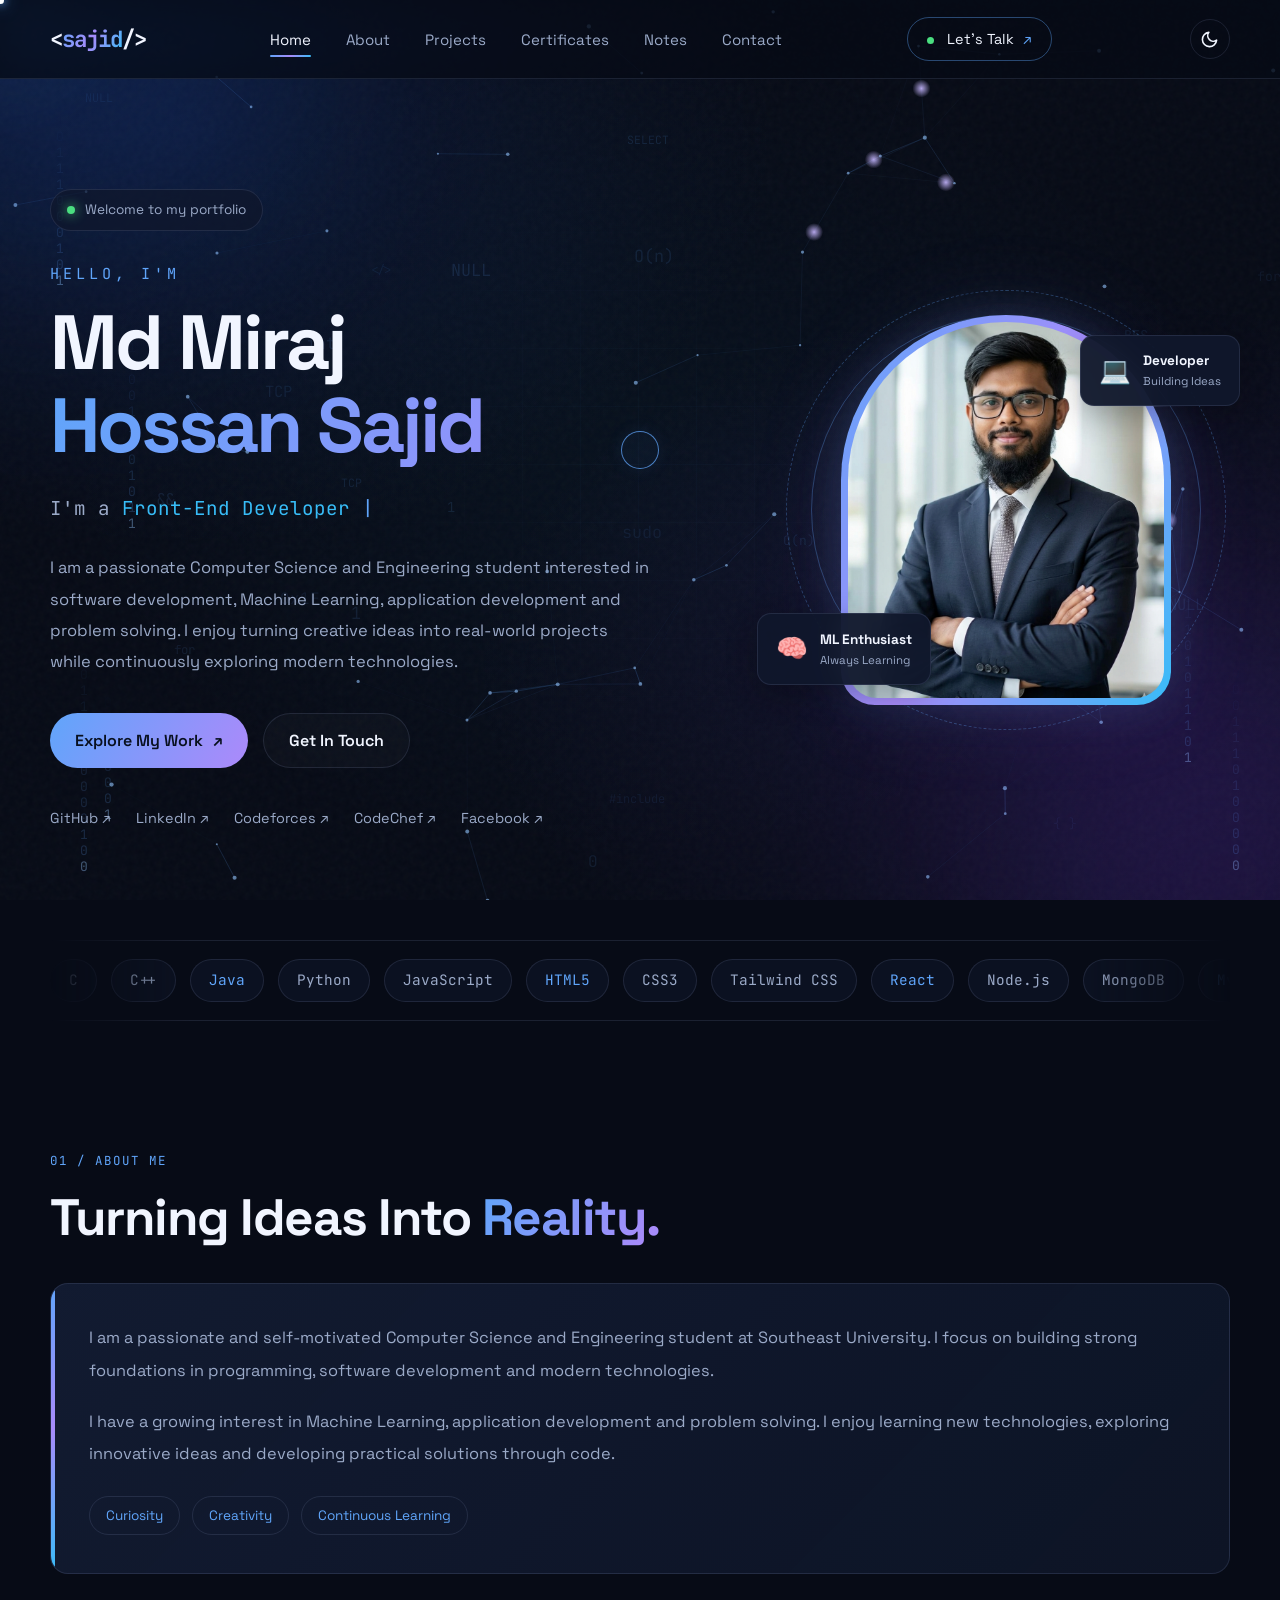
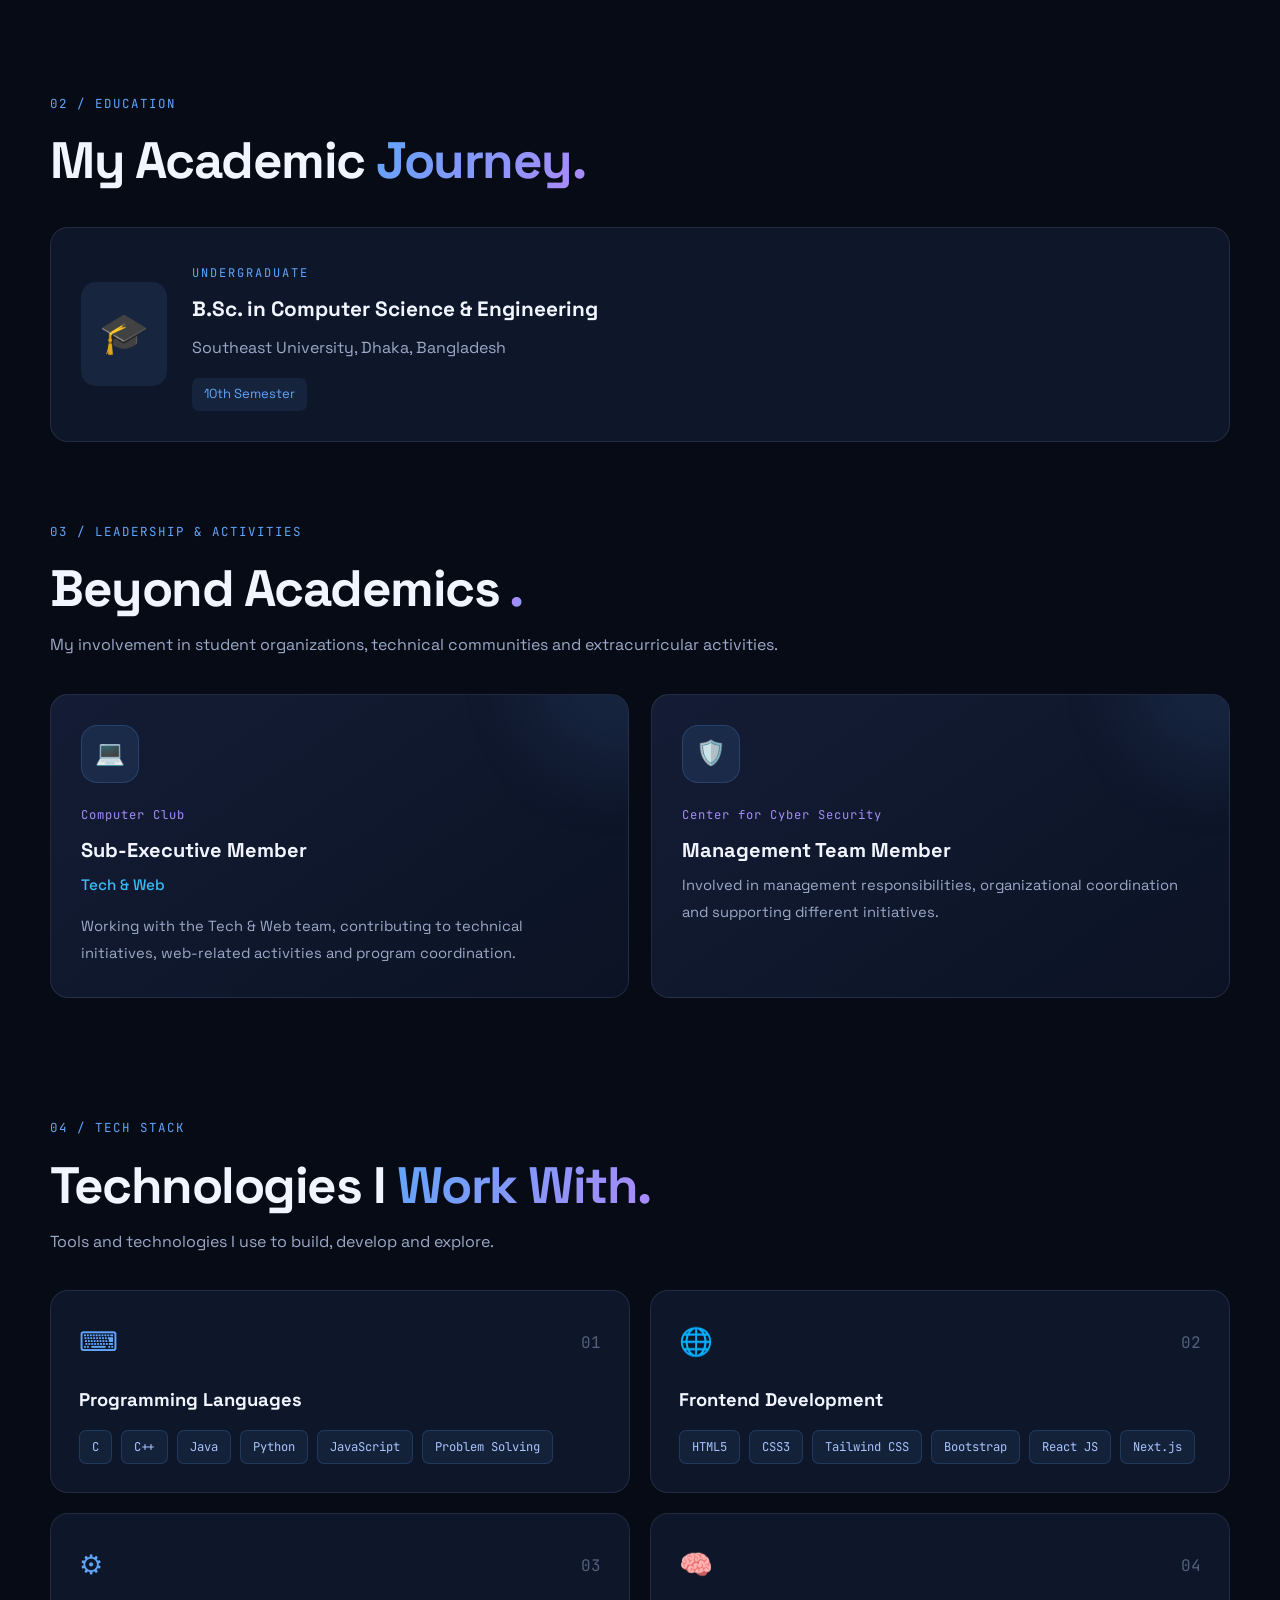
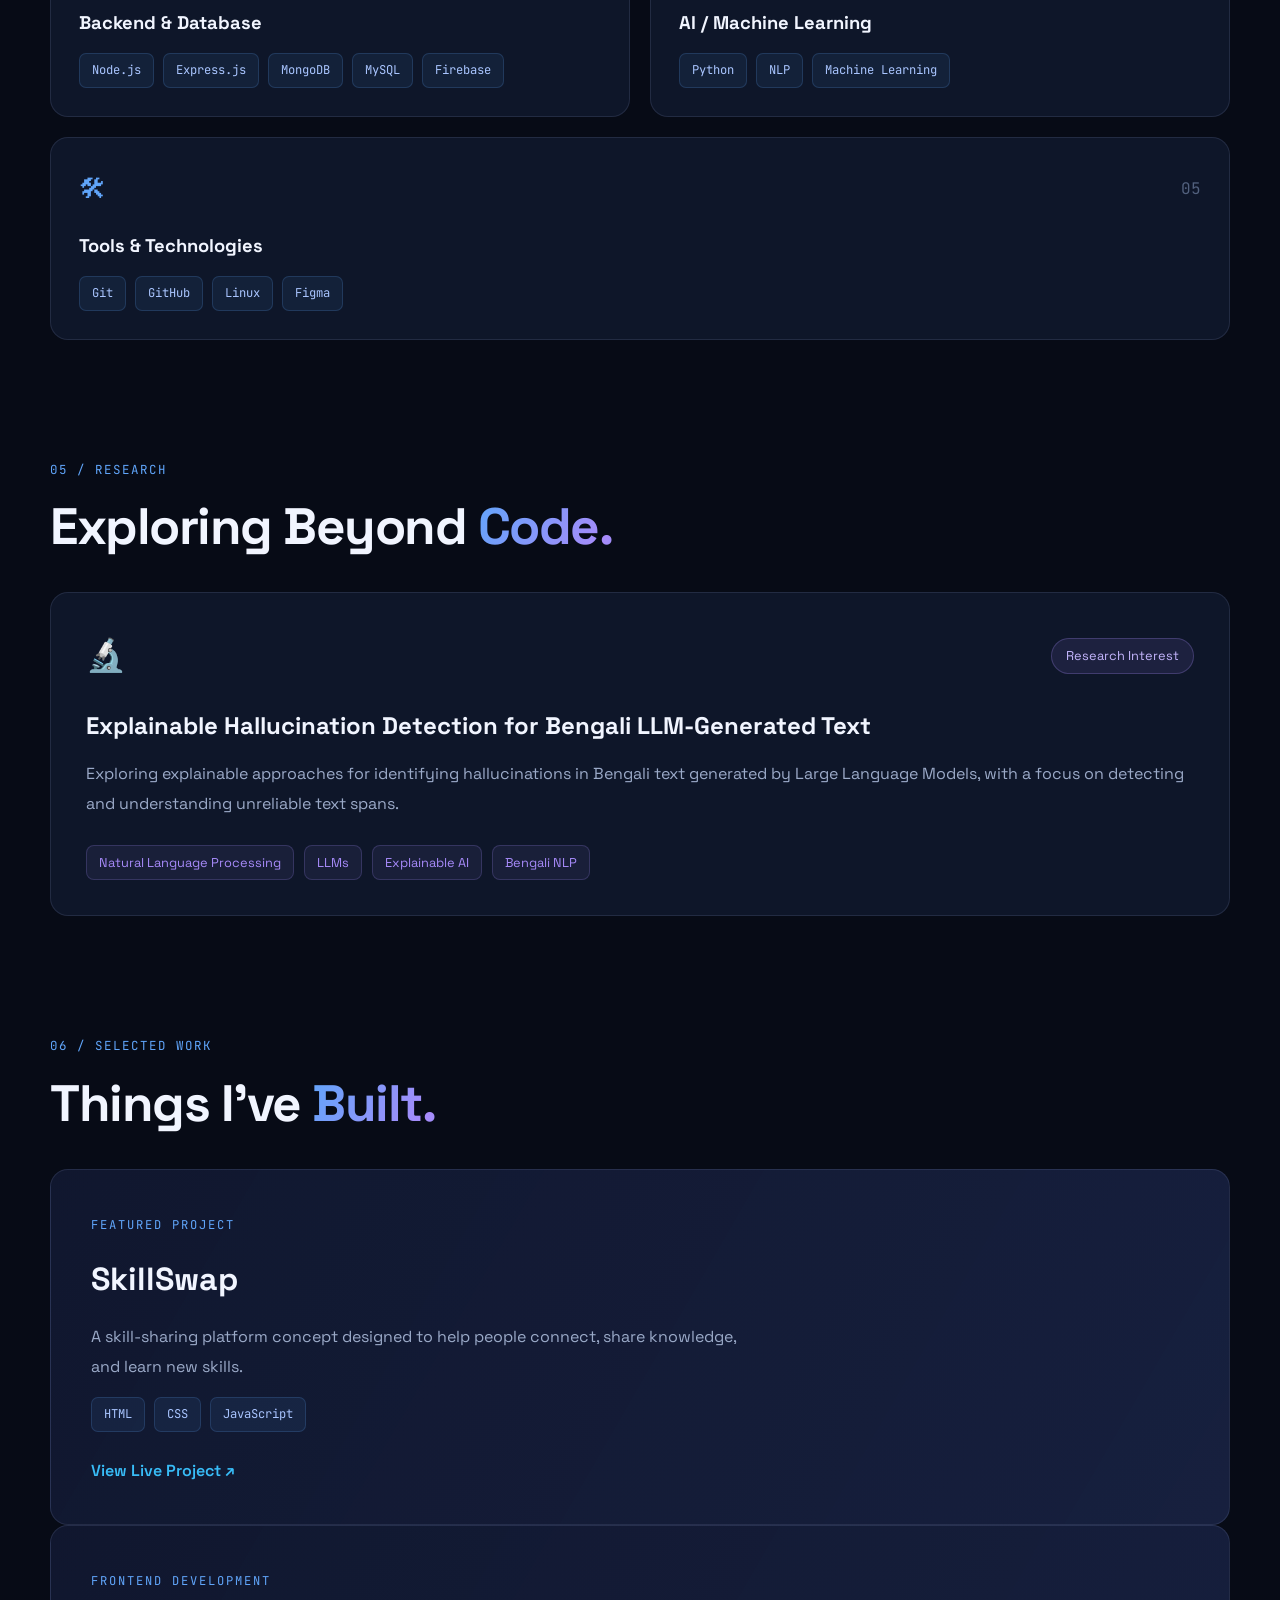
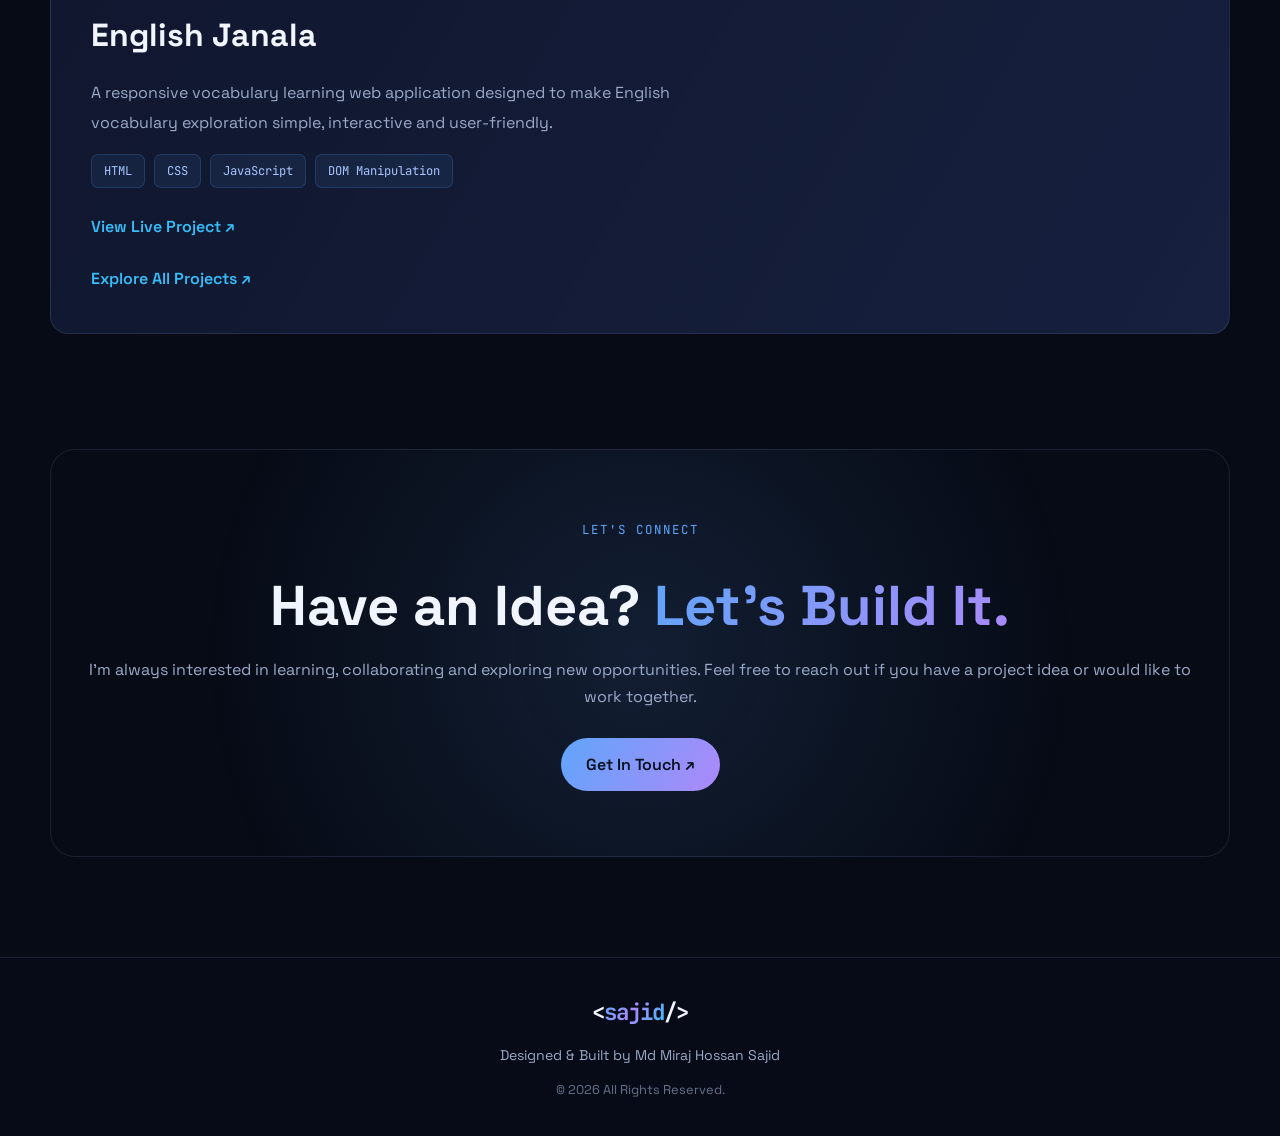
==== commit da2383a3: "added new features and updated" ====
--- a/index.html
+++ b/index.html
@@ -314,7 +314,6 @@
                     <div class="education-meta">
 
                         <span>10th Semester</span>
-                        <span>CGPA 3.75</span>
 
                     </div>
 
